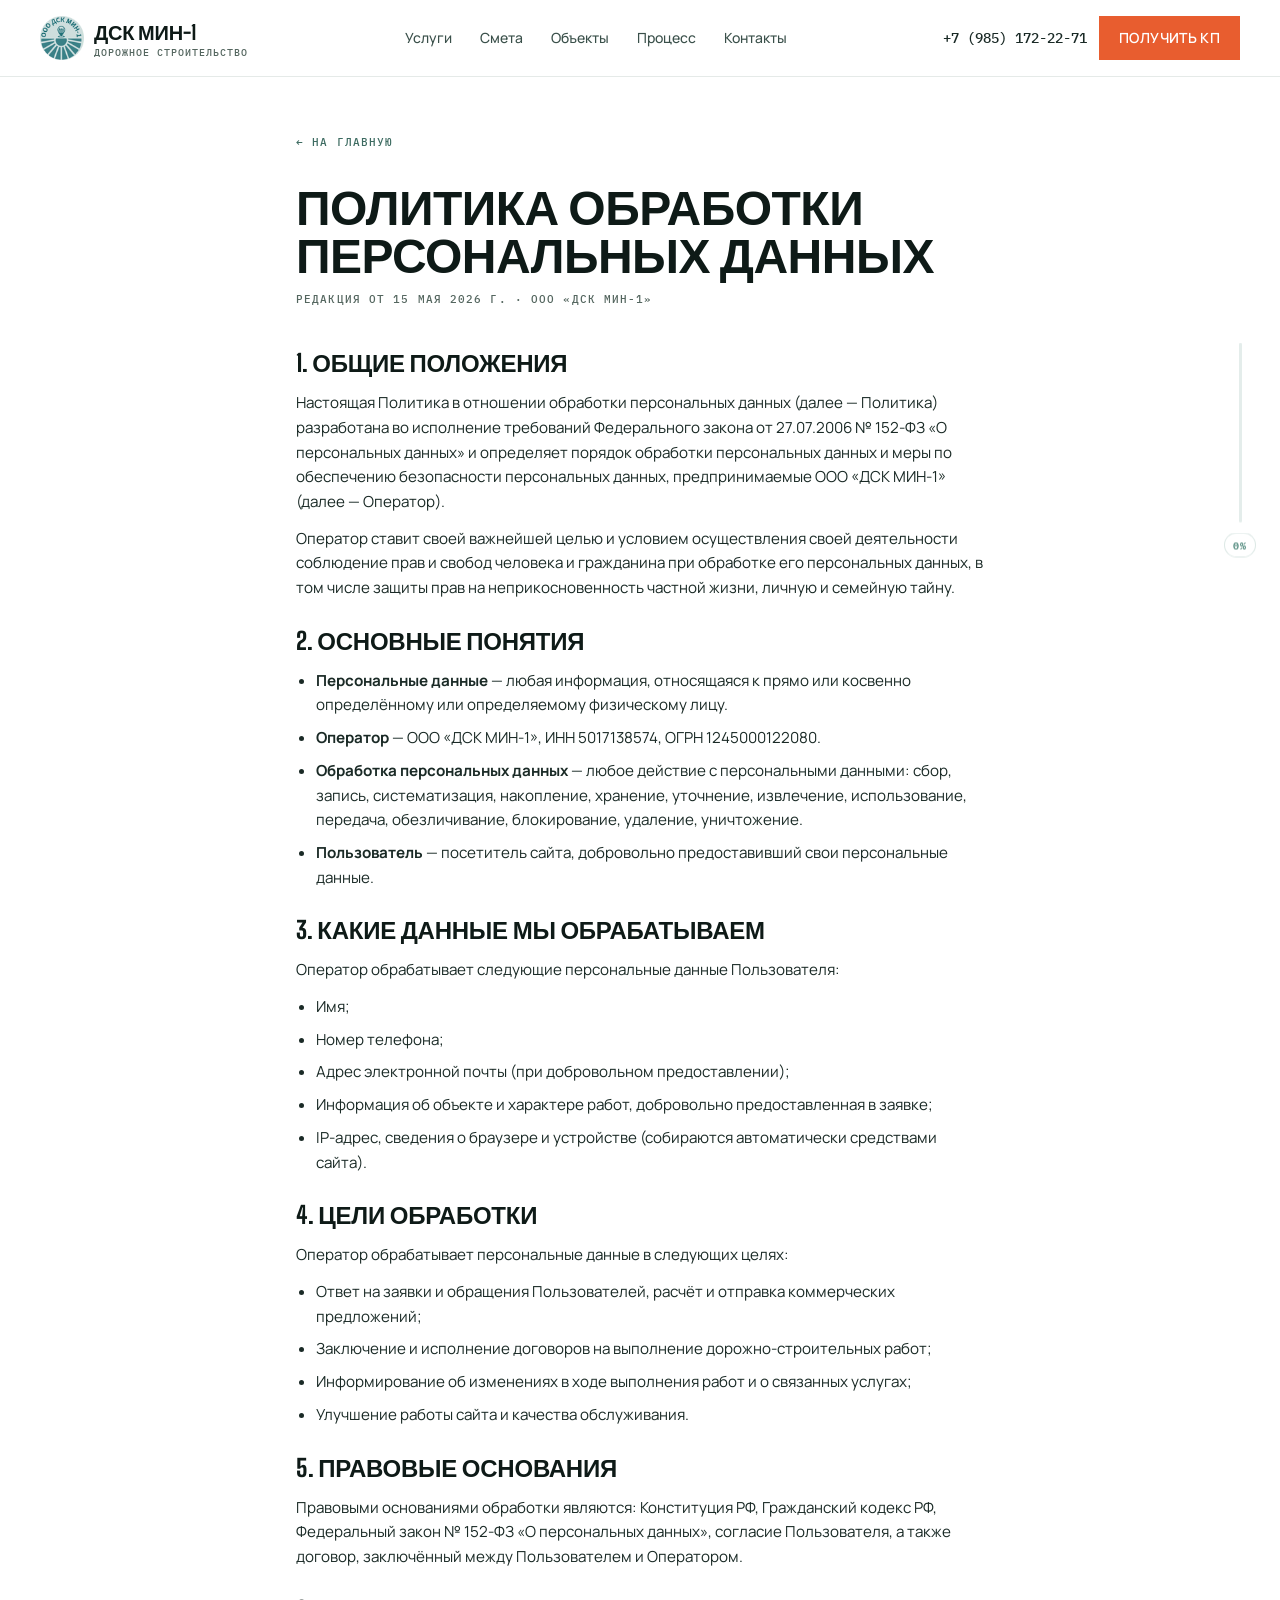
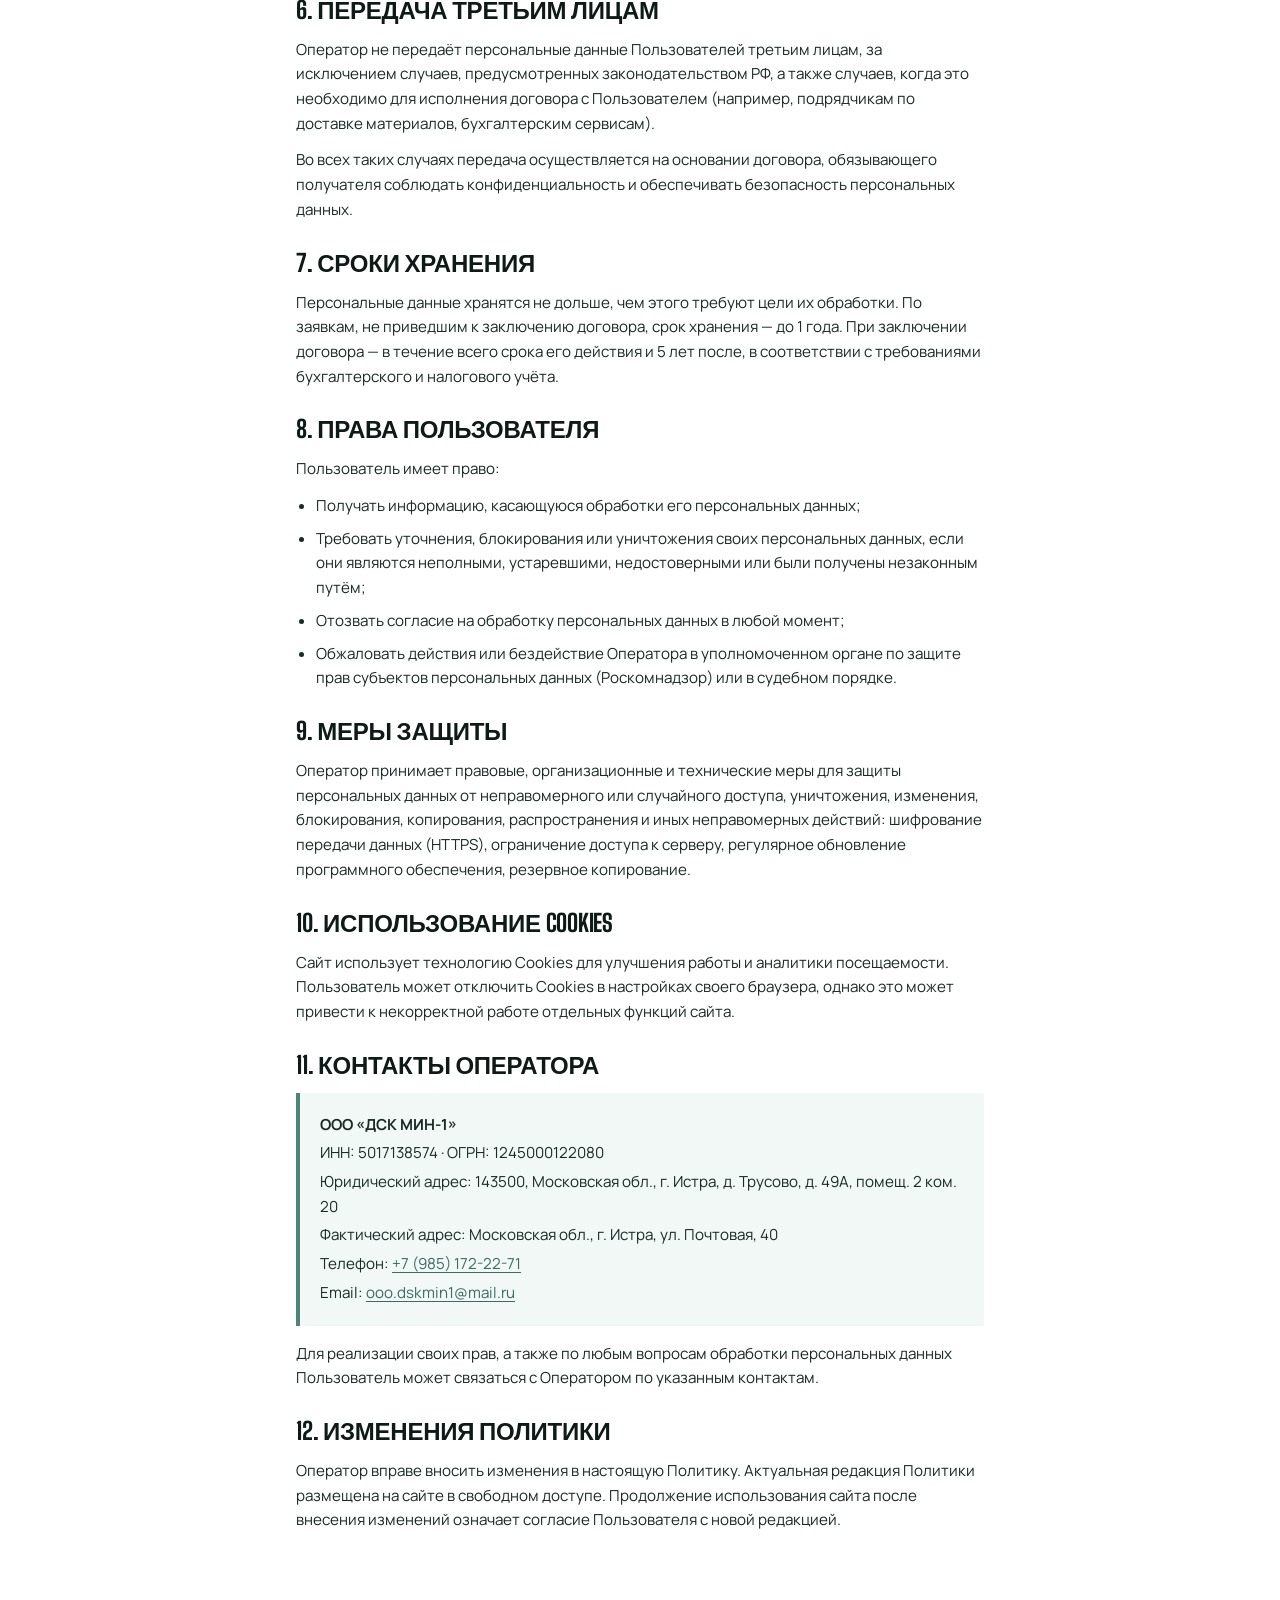
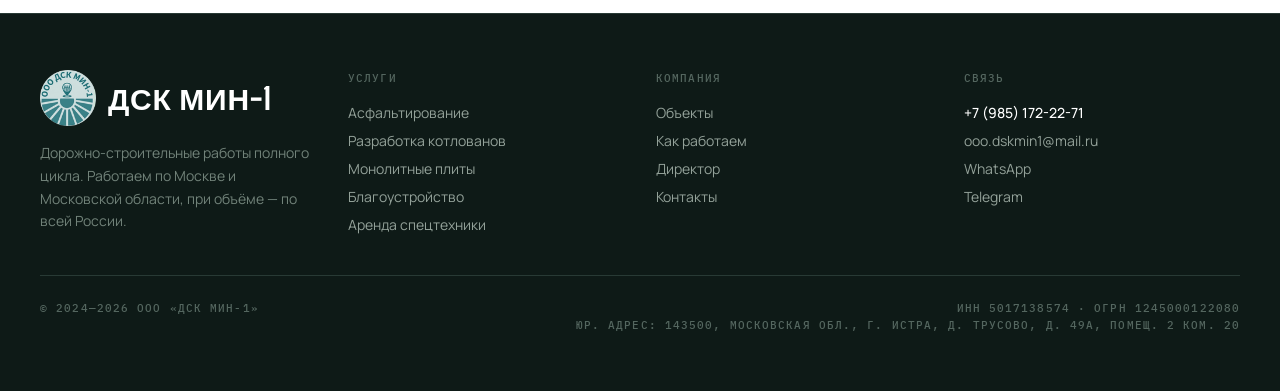
==== privacy/index.html @ d583d827 "v9" ====
<!DOCTYPE html><html lang="ru"> <head><meta charset="UTF-8"><meta name="viewport" content="width=device-width, initial-scale=1.0, viewport-fit=cover"><meta name="theme-color" content="#0F1A1D"><meta name="format-detection" content="telephone=no"><title>Политика обработки персональных данных — ДСК МИН-1</title><meta name="description" content="Политика обработки и защиты персональных данных ООО «ДСК МИН-1»."><link rel="canonical" href="https://dskmin1.ru/privacy/"><!-- Favicons / PWA icons --><link rel="icon" type="image/x-icon" href="/favicon.ico"><link rel="icon" type="image/png" sizes="16x16" href="/brand/favicon-16.png"><link rel="icon" type="image/png" sizes="32x32" href="/brand/favicon-32.png"><link rel="icon" type="image/png" sizes="192x192" href="/brand/favicon-192.png"><link rel="apple-touch-icon" sizes="180x180" href="/brand/apple-touch-icon.png"><!-- Open Graph --><meta property="og:type" content="website"><meta property="og:title" content="Политика обработки персональных данных — ДСК МИН-1"><meta property="og:description" content="Политика обработки и защиты персональных данных ООО «ДСК МИН-1»."><meta property="og:image" content="https://dskmin1.ru/brand/og-preview.png"><meta property="og:image:width" content="1200"><meta property="og:image:height" content="630"><meta property="og:locale" content="ru_RU"><!-- Twitter Card --><meta name="twitter:card" content="summary_large_image"><meta name="twitter:title" content="Политика обработки персональных данных — ДСК МИН-1"><meta name="twitter:description" content="Политика обработки и защиты персональных данных ООО «ДСК МИН-1»."><meta name="twitter:image" content="https://dskmin1.ru/brand/og-preview.png"><!-- Preconnect for fonts --><link rel="preconnect" href="https://fonts.googleapis.com"><link rel="preconnect" href="https://fonts.gstatic.com" crossorigin><link href="https://fonts.googleapis.com/css2?family=Big+Shoulders+Display:wght@600;700;800;900&family=IBM+Plex+Mono:wght@400;500&family=Manrope:wght@300;400;500;600;700;800&display=swap" rel="stylesheet"><!-- Schema.org LocalBusiness --><script type="application/ld+json">{"@context":"https://schema.org","@type":"GeneralContractor","name":"ООО «ДСК МИН-1»","alternateName":"ДСК МИН-1","description":"Политика обработки и защиты персональных данных ООО «ДСК МИН-1».","telephone":"+7 (985) 172-22-71","email":"ooo.dskmin1@mail.ru","url":"https://dskmin1.ru/privacy/","address":{"@type":"PostalAddress","streetAddress":"ул. Почтовая, 40","addressLocality":"Истра","addressRegion":"Московская область","postalCode":"143500","addressCountry":"RU"},"geo":{"@type":"GeoCoordinates","latitude":55.9138,"longitude":36.8681},"openingHoursSpecification":{"@type":"OpeningHoursSpecification","dayOfWeek":["Monday","Tuesday","Wednesday","Thursday","Friday","Saturday","Sunday"],"opens":"08:00","closes":"20:00"},"areaServed":{"@type":"State","name":"Московская область"}}</script><link rel="stylesheet" href="/_astro/index.Cq24vGho.css">
<style>.prose-dsk[data-astro-cid-fb3qbcs3] h2[data-astro-cid-fb3qbcs3]{letter-spacing:-.01em}.prose-dsk[data-astro-cid-fb3qbcs3] p[data-astro-cid-fb3qbcs3],.prose-dsk[data-astro-cid-fb3qbcs3] li[data-astro-cid-fb3qbcs3]{font-size:.95rem}.prose-dsk[data-astro-cid-fb3qbcs3] a[data-astro-cid-fb3qbcs3]{color:#3d6b61;text-decoration:underline;text-underline-offset:3px}.prose-dsk[data-astro-cid-fb3qbcs3] a[data-astro-cid-fb3qbcs3]:hover{color:#2b4843}
</style></head> <body>  <header class="fixed top-0 left-0 right-0 z-50 border-b border-ink-100 bg-white/85 backdrop-blur-lg"> <div class="container-x flex items-center justify-between gap-4 py-3 md:py-4"> <!-- Logo --> <a href="/" class="flex items-center gap-2.5 shrink-0" aria-label="ДСК МИН-1"> <img src="/brand/logo-circle-64.png" srcset="/brand/logo-circle-64.png 1x, /brand/logo-circle-96.png 1.5x, /brand/favicon-192.png 2x" alt="ДСК МИН-1" width="44" height="44" class="w-10 h-10 md:w-11 md:h-11 shrink-0"> <div class="flex flex-col leading-none"> <span class="display text-lg md:text-xl text-ink-900">ДСК МИН-1</span> <span class="mono-tag text-ink-500 text-[10px] mt-0.5 hidden sm:block">Дорожное строительство</span> </div> </a> <!-- Desktop nav --> <nav class="hidden lg:flex items-center gap-7" aria-label="Основная навигация"> <a href="#services" class="text-sm text-ink-600 hover:text-mint-700 transition-colors font-medium"> Услуги </a><a href="#calc" class="text-sm text-ink-600 hover:text-mint-700 transition-colors font-medium"> Смета </a><a href="#cases" class="text-sm text-ink-600 hover:text-mint-700 transition-colors font-medium"> Объекты </a><a href="#process" class="text-sm text-ink-600 hover:text-mint-700 transition-colors font-medium"> Процесс </a><a href="#contact" class="text-sm text-ink-600 hover:text-mint-700 transition-colors font-medium"> Контакты </a> </nav> <!-- CTA block --> <div class="flex items-center gap-2 md:gap-3"> <a href="tel:+79851722271" class="hidden md:block font-mono text-sm font-medium text-ink-800 hover:text-mint-700 transition-colors whitespace-nowrap"> +7 (985) 172-22-71 </a> <a href="#contact" data-headlight class="hidden sm:inline-flex items-center gap-2 bg-amber-600 text-white font-semibold text-xs md:text-sm uppercase tracking-wide px-4 md:px-5 py-2.5 md:py-3 hover:bg-amber-700 transition-colors">
Получить КП
</a> <button id="navToggle" class="lg:hidden flex flex-col justify-center items-center gap-1.5 w-11 h-11 border border-ink-200 hover:border-ink-400 transition-colors" aria-label="Открыть меню"> <span class="block w-5 h-0.5 bg-ink-900 transition-all origin-center"></span> <span class="block w-5 h-0.5 bg-ink-900 transition-all origin-center"></span> <span class="block w-5 h-0.5 bg-ink-900 transition-all origin-center"></span> </button> </div> </div> </header> <!-- Mobile menu overlay --> <div id="mobileMenu" class="fixed inset-0 z-40 bg-white translate-x-full transition-transform duration-300 ease-out lg:hidden overflow-y-auto"> <div class="pt-20 pb-10 px-6 flex flex-col h-full"> <nav class="flex flex-col gap-1" aria-label="Мобильная навигация"> <a href="#services" data-mobile-link class="display text-3xl text-ink-900 py-4 border-b border-ink-100 hover:text-mint-700 transition-colors"> Услуги </a><a href="#calc" data-mobile-link class="display text-3xl text-ink-900 py-4 border-b border-ink-100 hover:text-mint-700 transition-colors"> Смета </a><a href="#cases" data-mobile-link class="display text-3xl text-ink-900 py-4 border-b border-ink-100 hover:text-mint-700 transition-colors"> Объекты </a><a href="#process" data-mobile-link class="display text-3xl text-ink-900 py-4 border-b border-ink-100 hover:text-mint-700 transition-colors"> Процесс </a><a href="#contact" data-mobile-link class="display text-3xl text-ink-900 py-4 border-b border-ink-100 hover:text-mint-700 transition-colors"> Контакты </a> </nav> <div class="mt-auto pt-10 space-y-3"> <a href="tel:+79851722271" class="block text-amber-600 font-semibold text-lg"> +7 (985) 172-22-71 </a> <a href="mailto:ooo.dskmin1@mail.ru" class="block text-ink-700 text-sm">
ooo.dskmin1@mail.ru
</a> <div class="mono-tag text-ink-500 pt-3"> Без выходных · 8:00—20:00 </div> </div> </div> </div> <script type="module">const l=document.getElementById("navToggle"),e=document.getElementById("mobileMenu"),r=document.body;if(l&&e){const[n,a,o]=l.querySelectorAll("span"),t=()=>{e.classList.add("translate-x-full"),r.classList.remove("overflow-hidden"),n.style.transform="",a.style.opacity="",o.style.transform=""},c=()=>{e.classList.remove("translate-x-full"),r.classList.add("overflow-hidden"),n.style.transform="translateY(8px) rotate(45deg)",a.style.opacity="0",o.style.transform="translateY(-8px) rotate(-45deg)"};l.addEventListener("click",()=>{e.classList.contains("translate-x-full")?c():t()}),e.querySelectorAll("[data-mobile-link]").forEach(s=>{s.addEventListener("click",t)}),document.addEventListener("keydown",s=>{s.key==="Escape"&&t()})}</script> <main class="pt-24 md:pt-32 pb-14 md:pb-20 bg-white" data-astro-cid-fb3qbcs3> <div class="container-x max-w-3xl" data-astro-cid-fb3qbcs3> <a href="/" class="mono-tag text-mint-700 hover:text-mint-900 inline-flex items-center gap-2 mb-8" data-astro-cid-fb3qbcs3>
← На главную
</a> <h1 class="display text-3xl md:text-5xl text-ink-900 mb-3 leading-tight" data-astro-cid-fb3qbcs3>
Политика обработки<br data-astro-cid-fb3qbcs3>персональных данных
</h1> <p class="mono-tag text-ink-500 mb-10" data-astro-cid-fb3qbcs3>
Редакция от 15 мая 2026 г. · ООО «ДСК МИН-1» </p> <div class="prose-dsk space-y-6 text-ink-800 leading-relaxed" data-astro-cid-fb3qbcs3> <section data-astro-cid-fb3qbcs3> <h2 class="display text-xl md:text-2xl text-ink-900 mb-3" data-astro-cid-fb3qbcs3>1. Общие положения</h2> <p data-astro-cid-fb3qbcs3>
Настоящая Политика в отношении обработки персональных данных (далее — Политика) разработана
            во исполнение требований Федерального закона от 27.07.2006 № 152-ФЗ «О персональных данных»
            и определяет порядок обработки персональных данных и меры по обеспечению безопасности
            персональных данных, предпринимаемые ООО «ДСК МИН-1» (далее — Оператор).
</p> <p class="mt-3" data-astro-cid-fb3qbcs3>
Оператор ставит своей важнейшей целью и условием осуществления своей деятельности
            соблюдение прав и свобод человека и гражданина при обработке его персональных данных,
            в том числе защиты прав на неприкосновенность частной жизни, личную и семейную тайну.
</p> </section> <section data-astro-cid-fb3qbcs3> <h2 class="display text-xl md:text-2xl text-ink-900 mb-3" data-astro-cid-fb3qbcs3>2. Основные понятия</h2> <ul class="space-y-2 list-disc pl-5" data-astro-cid-fb3qbcs3> <li data-astro-cid-fb3qbcs3><strong data-astro-cid-fb3qbcs3>Персональные данные</strong> — любая информация, относящаяся к прямо или косвенно определённому или определяемому физическому лицу.</li> <li data-astro-cid-fb3qbcs3><strong data-astro-cid-fb3qbcs3>Оператор</strong> — ООО «ДСК МИН-1», ИНН 5017138574, ОГРН 1245000122080.</li> <li data-astro-cid-fb3qbcs3><strong data-astro-cid-fb3qbcs3>Обработка персональных данных</strong> — любое действие с персональными данными: сбор, запись, систематизация, накопление, хранение, уточнение, извлечение, использование, передача, обезличивание, блокирование, удаление, уничтожение.</li> <li data-astro-cid-fb3qbcs3><strong data-astro-cid-fb3qbcs3>Пользователь</strong> — посетитель сайта, добровольно предоставивший свои персональные данные.</li> </ul> </section> <section data-astro-cid-fb3qbcs3> <h2 class="display text-xl md:text-2xl text-ink-900 mb-3" data-astro-cid-fb3qbcs3>3. Какие данные мы обрабатываем</h2> <p data-astro-cid-fb3qbcs3>Оператор обрабатывает следующие персональные данные Пользователя:</p> <ul class="space-y-2 list-disc pl-5 mt-3" data-astro-cid-fb3qbcs3> <li data-astro-cid-fb3qbcs3>Имя;</li> <li data-astro-cid-fb3qbcs3>Номер телефона;</li> <li data-astro-cid-fb3qbcs3>Адрес электронной почты (при добровольном предоставлении);</li> <li data-astro-cid-fb3qbcs3>Информация об объекте и характере работ, добровольно предоставленная в заявке;</li> <li data-astro-cid-fb3qbcs3>IP-адрес, сведения о браузере и устройстве (собираются автоматически средствами сайта).</li> </ul> </section> <section data-astro-cid-fb3qbcs3> <h2 class="display text-xl md:text-2xl text-ink-900 mb-3" data-astro-cid-fb3qbcs3>4. Цели обработки</h2> <p data-astro-cid-fb3qbcs3>Оператор обрабатывает персональные данные в следующих целях:</p> <ul class="space-y-2 list-disc pl-5 mt-3" data-astro-cid-fb3qbcs3> <li data-astro-cid-fb3qbcs3>Ответ на заявки и обращения Пользователей, расчёт и отправка коммерческих предложений;</li> <li data-astro-cid-fb3qbcs3>Заключение и исполнение договоров на выполнение дорожно-строительных работ;</li> <li data-astro-cid-fb3qbcs3>Информирование об изменениях в ходе выполнения работ и о связанных услугах;</li> <li data-astro-cid-fb3qbcs3>Улучшение работы сайта и качества обслуживания.</li> </ul> </section> <section data-astro-cid-fb3qbcs3> <h2 class="display text-xl md:text-2xl text-ink-900 mb-3" data-astro-cid-fb3qbcs3>5. Правовые основания</h2> <p data-astro-cid-fb3qbcs3>
Правовыми основаниями обработки являются: Конституция РФ, Гражданский кодекс РФ,
            Федеральный закон № 152-ФЗ «О персональных данных», согласие Пользователя,
            а также договор, заключённый между Пользователем и Оператором.
</p> </section> <section data-astro-cid-fb3qbcs3> <h2 class="display text-xl md:text-2xl text-ink-900 mb-3" data-astro-cid-fb3qbcs3>6. Передача третьим лицам</h2> <p data-astro-cid-fb3qbcs3>
Оператор не передаёт персональные данные Пользователей третьим лицам, за исключением случаев,
            предусмотренных законодательством РФ, а также случаев, когда это необходимо для исполнения
            договора с Пользователем (например, подрядчикам по доставке материалов, бухгалтерским сервисам).
</p> <p class="mt-3" data-astro-cid-fb3qbcs3>
Во всех таких случаях передача осуществляется на основании договора, обязывающего
            получателя соблюдать конфиденциальность и обеспечивать безопасность персональных данных.
</p> </section> <section data-astro-cid-fb3qbcs3> <h2 class="display text-xl md:text-2xl text-ink-900 mb-3" data-astro-cid-fb3qbcs3>7. Сроки хранения</h2> <p data-astro-cid-fb3qbcs3>
Персональные данные хранятся не дольше, чем этого требуют цели их обработки.
            По заявкам, не приведшим к заключению договора, срок хранения — до 1 года.
            При заключении договора — в течение всего срока его действия и 5 лет после,
            в соответствии с требованиями бухгалтерского и налогового учёта.
</p> </section> <section data-astro-cid-fb3qbcs3> <h2 class="display text-xl md:text-2xl text-ink-900 mb-3" data-astro-cid-fb3qbcs3>8. Права Пользователя</h2> <p data-astro-cid-fb3qbcs3>Пользователь имеет право:</p> <ul class="space-y-2 list-disc pl-5 mt-3" data-astro-cid-fb3qbcs3> <li data-astro-cid-fb3qbcs3>Получать информацию, касающуюся обработки его персональных данных;</li> <li data-astro-cid-fb3qbcs3>Требовать уточнения, блокирования или уничтожения своих персональных данных, если они являются неполными, устаревшими, недостоверными или были получены незаконным путём;</li> <li data-astro-cid-fb3qbcs3>Отозвать согласие на обработку персональных данных в любой момент;</li> <li data-astro-cid-fb3qbcs3>Обжаловать действия или бездействие Оператора в уполномоченном органе по защите прав субъектов персональных данных (Роскомнадзор) или в судебном порядке.</li> </ul> </section> <section data-astro-cid-fb3qbcs3> <h2 class="display text-xl md:text-2xl text-ink-900 mb-3" data-astro-cid-fb3qbcs3>9. Меры защиты</h2> <p data-astro-cid-fb3qbcs3>
Оператор принимает правовые, организационные и технические меры для защиты персональных данных
            от неправомерного или случайного доступа, уничтожения, изменения, блокирования, копирования,
            распространения и иных неправомерных действий: шифрование передачи данных (HTTPS), ограничение
            доступа к серверу, регулярное обновление программного обеспечения, резервное копирование.
</p> </section> <section data-astro-cid-fb3qbcs3> <h2 class="display text-xl md:text-2xl text-ink-900 mb-3" data-astro-cid-fb3qbcs3>10. Использование Cookies</h2> <p data-astro-cid-fb3qbcs3>
Сайт использует технологию Cookies для улучшения работы и аналитики посещаемости.
            Пользователь может отключить Cookies в настройках своего браузера, однако это может
            привести к некорректной работе отдельных функций сайта.
</p> </section> <section data-astro-cid-fb3qbcs3> <h2 class="display text-xl md:text-2xl text-ink-900 mb-3" data-astro-cid-fb3qbcs3>11. Контакты Оператора</h2> <div class="bg-mint-50 border-l-4 border-mint-600 px-5 py-5 mt-3 space-y-1" data-astro-cid-fb3qbcs3> <p data-astro-cid-fb3qbcs3><strong data-astro-cid-fb3qbcs3>ООО «ДСК МИН-1»</strong></p> <p data-astro-cid-fb3qbcs3>ИНН: 5017138574 · ОГРН: 1245000122080</p> <p data-astro-cid-fb3qbcs3>Юридический адрес: 143500, Московская обл., г. Истра, д. Трусово, д. 49А, помещ. 2 ком. 20</p> <p data-astro-cid-fb3qbcs3>Фактический адрес: Московская обл., г. Истра, ул. Почтовая, 40</p> <p data-astro-cid-fb3qbcs3>Телефон: <a href="tel:+79851722271" class="text-mint-700 hover:underline" data-astro-cid-fb3qbcs3>+7 (985) 172-22-71</a></p> <p data-astro-cid-fb3qbcs3>Email: <a href="mailto:ooo.dskmin1@mail.ru" class="text-mint-700 hover:underline" data-astro-cid-fb3qbcs3>ooo.dskmin1@mail.ru</a></p> </div> <p class="mt-4" data-astro-cid-fb3qbcs3>
Для реализации своих прав, а также по любым вопросам обработки персональных данных
            Пользователь может связаться с Оператором по указанным контактам.
</p> </section> <section data-astro-cid-fb3qbcs3> <h2 class="display text-xl md:text-2xl text-ink-900 mb-3" data-astro-cid-fb3qbcs3>12. Изменения Политики</h2> <p data-astro-cid-fb3qbcs3>
Оператор вправе вносить изменения в настоящую Политику. Актуальная редакция Политики
            размещена на сайте в свободном доступе. Продолжение использования сайта после внесения
            изменений означает согласие Пользователя с новой редакцией.
</p> </section> </div> </div> </main> <footer class="bg-ink-900 text-white border-t border-ink-700 py-10 md:py-14 relative"> <div class="container-x"> <div class="grid gap-8 md:grid-cols-2 lg:grid-cols-4 mb-10"> <!-- Brand --> <div> <div class="flex items-center gap-3 mb-4"> <img src="/brand/logo-circle-96.png" srcset="/brand/logo-circle-96.png 1x, /brand/favicon-192.png 2x" alt="ДСК МИН-1" width="56" height="56" class="w-14 h-14 shrink-0" loading="lazy"> <div class="display text-3xl tracking-wide leading-none">ДСК МИН-1</div> </div> <p class="text-sm text-ink-400 leading-relaxed max-w-xs"> Дорожно-строительные работы полного цикла. Работаем по Москве и Московской области, при объёме — по всей России.
</p> </div> <!-- Services --> <div> <h5 class="mono-tag text-ink-500 mb-4">Услуги</h5> <ul class="space-y-2 text-sm"> <li><a href="#services" class="text-ink-300 hover:text-amber-400 transition-colors">Асфальтирование</a></li> <li><a href="#services" class="text-ink-300 hover:text-amber-400 transition-colors">Разработка котлованов</a></li> <li><a href="#services" class="text-ink-300 hover:text-amber-400 transition-colors">Монолитные плиты</a></li> <li><a href="#services" class="text-ink-300 hover:text-amber-400 transition-colors">Благоустройство</a></li> <li><a href="#services" class="text-ink-300 hover:text-amber-400 transition-colors">Аренда спецтехники</a></li> </ul> </div> <!-- Company --> <div> <h5 class="mono-tag text-ink-500 mb-4">Компания</h5> <ul class="space-y-2 text-sm"> <li><a href="#cases" class="text-ink-300 hover:text-amber-400 transition-colors">Объекты</a></li> <li><a href="#process" class="text-ink-300 hover:text-amber-400 transition-colors">Как работаем</a></li> <li><a href="#director" class="text-ink-300 hover:text-amber-400 transition-colors">Директор</a></li> <li><a href="#contact" class="text-ink-300 hover:text-amber-400 transition-colors">Контакты</a></li> </ul> </div> <!-- Contacts --> <div> <h5 class="mono-tag text-ink-500 mb-4">Связь</h5> <ul class="space-y-2 text-sm"> <li><a href="tel:+79851722271" class="text-white font-medium hover:text-amber-400 transition-colors">+7 (985) 172-22-71</a></li> <li><a href="mailto:ooo.dskmin1@mail.ru" class="text-ink-300 hover:text-amber-400 transition-colors">ooo.dskmin1@mail.ru</a></li> <li><a href="https://wa.me/79851722271" target="_blank" rel="noopener" class="text-ink-300 hover:text-amber-400 transition-colors">WhatsApp</a></li> <li><a href="https://t.me/stroi_DSK1" target="_blank" rel="noopener" class="text-ink-300 hover:text-amber-400 transition-colors">Telegram</a></li> </ul> </div> </div> <!-- Bottom bar --> <div class="border-t border-ink-700 pt-6 flex flex-col md:flex-row justify-between gap-3 mono-tag text-ink-500 text-[10px] md:text-[11px] leading-relaxed"> <div>© 2024—2026 ООО «ДСК МИН-1»</div> <div class="md:text-right">
ИНН 5017138574 · ОГРН 1245000122080<br>
Юр. адрес: 143500, Московская обл., г. Истра, д. Трусово, д. 49А, помещ. 2 ком. 20 </div> </div> </div> </footer> <!-- Mobile sticky CTA — только на страницах где есть блок #contact -->   <script type="module" src="/_astro/Base.astro_astro_type_script_index_0_lang.BFzvaL-X.js"></script> </body> </html>
---- _astro/index.Cq24vGho.css ----
*,:before,:after{--tw-border-spacing-x: 0;--tw-border-spacing-y: 0;--tw-translate-x: 0;--tw-translate-y: 0;--tw-rotate: 0;--tw-skew-x: 0;--tw-skew-y: 0;--tw-scale-x: 1;--tw-scale-y: 1;--tw-pan-x: ;--tw-pan-y: ;--tw-pinch-zoom: ;--tw-scroll-snap-strictness: proximity;--tw-gradient-from-position: ;--tw-gradient-via-position: ;--tw-gradient-to-position: ;--tw-ordinal: ;--tw-slashed-zero: ;--tw-numeric-figure: ;--tw-numeric-spacing: ;--tw-numeric-fraction: ;--tw-ring-inset: ;--tw-ring-offset-width: 0px;--tw-ring-offset-color: #fff;--tw-ring-color: rgb(59 130 246 / .5);--tw-ring-offset-shadow: 0 0 #0000;--tw-ring-shadow: 0 0 #0000;--tw-shadow: 0 0 #0000;--tw-shadow-colored: 0 0 #0000;--tw-blur: ;--tw-brightness: ;--tw-contrast: ;--tw-grayscale: ;--tw-hue-rotate: ;--tw-invert: ;--tw-saturate: ;--tw-sepia: ;--tw-drop-shadow: ;--tw-backdrop-blur: ;--tw-backdrop-brightness: ;--tw-backdrop-contrast: ;--tw-backdrop-grayscale: ;--tw-backdrop-hue-rotate: ;--tw-backdrop-invert: ;--tw-backdrop-opacity: ;--tw-backdrop-saturate: ;--tw-backdrop-sepia: ;--tw-contain-size: ;--tw-contain-layout: ;--tw-contain-paint: ;--tw-contain-style: }::backdrop{--tw-border-spacing-x: 0;--tw-border-spacing-y: 0;--tw-translate-x: 0;--tw-translate-y: 0;--tw-rotate: 0;--tw-skew-x: 0;--tw-skew-y: 0;--tw-scale-x: 1;--tw-scale-y: 1;--tw-pan-x: ;--tw-pan-y: ;--tw-pinch-zoom: ;--tw-scroll-snap-strictness: proximity;--tw-gradient-from-position: ;--tw-gradient-via-position: ;--tw-gradient-to-position: ;--tw-ordinal: ;--tw-slashed-zero: ;--tw-numeric-figure: ;--tw-numeric-spacing: ;--tw-numeric-fraction: ;--tw-ring-inset: ;--tw-ring-offset-width: 0px;--tw-ring-offset-color: #fff;--tw-ring-color: rgb(59 130 246 / .5);--tw-ring-offset-shadow: 0 0 #0000;--tw-ring-shadow: 0 0 #0000;--tw-shadow: 0 0 #0000;--tw-shadow-colored: 0 0 #0000;--tw-blur: ;--tw-brightness: ;--tw-contrast: ;--tw-grayscale: ;--tw-hue-rotate: ;--tw-invert: ;--tw-saturate: ;--tw-sepia: ;--tw-drop-shadow: ;--tw-backdrop-blur: ;--tw-backdrop-brightness: ;--tw-backdrop-contrast: ;--tw-backdrop-grayscale: ;--tw-backdrop-hue-rotate: ;--tw-backdrop-invert: ;--tw-backdrop-opacity: ;--tw-backdrop-saturate: ;--tw-backdrop-sepia: ;--tw-contain-size: ;--tw-contain-layout: ;--tw-contain-paint: ;--tw-contain-style: }*,:before,:after{box-sizing:border-box;border-width:0;border-style:solid;border-color:#e5e7eb}:before,:after{--tw-content: ""}html,:host{line-height:1.5;-webkit-text-size-adjust:100%;-moz-tab-size:4;-o-tab-size:4;tab-size:4;font-family:Manrope,system-ui,sans-serif;font-feature-settings:normal;font-variation-settings:normal;-webkit-tap-highlight-color:transparent}body{margin:0;line-height:inherit}hr{height:0;color:inherit;border-top-width:1px}abbr:where([title]){-webkit-text-decoration:underline dotted;text-decoration:underline dotted}h1,h2,h3,h4,h5,h6{font-size:inherit;font-weight:inherit}a{color:inherit;text-decoration:inherit}b,strong{font-weight:bolder}code,kbd,samp,pre{font-family:IBM Plex Mono,ui-monospace,monospace;font-feature-settings:normal;font-variation-settings:normal;font-size:1em}small{font-size:80%}sub,sup{font-size:75%;line-height:0;position:relative;vertical-align:baseline}sub{bottom:-.25em}sup{top:-.5em}table{text-indent:0;border-color:inherit;border-collapse:collapse}button,input,optgroup,select,textarea{font-family:inherit;font-feature-settings:inherit;font-variation-settings:inherit;font-size:100%;font-weight:inherit;line-height:inherit;letter-spacing:inherit;color:inherit;margin:0;padding:0}button,select{text-transform:none}button,input:where([type=button]),input:where([type=reset]),input:where([type=submit]){-webkit-appearance:button;background-color:transparent;background-image:none}:-moz-focusring{outline:auto}:-moz-ui-invalid{box-shadow:none}progress{vertical-align:baseline}::-webkit-inner-spin-button,::-webkit-outer-spin-button{height:auto}[type=search]{-webkit-appearance:textfield;outline-offset:-2px}::-webkit-search-decoration{-webkit-appearance:none}::-webkit-file-upload-button{-webkit-appearance:button;font:inherit}summary{display:list-item}blockquote,dl,dd,h1,h2,h3,h4,h5,h6,hr,figure,p,pre{margin:0}fieldset{margin:0;padding:0}legend{padding:0}ol,ul,menu{list-style:none;margin:0;padding:0}dialog{padding:0}textarea{resize:vertical}input::-moz-placeholder,textarea::-moz-placeholder{opacity:1;color:#9ca3af}input::placeholder,textarea::placeholder{opacity:1;color:#9ca3af}button,[role=button]{cursor:pointer}:disabled{cursor:default}img,svg,video,canvas,audio,iframe,embed,object{display:block;vertical-align:middle}img,video{max-width:100%;height:auto}[hidden]:where(:not([hidden=until-found])){display:none}html{-webkit-text-size-adjust:100%;scroll-behavior:smooth}body{--tw-bg-opacity: 1;background-color:rgb(246 248 247 / var(--tw-bg-opacity, 1));font-family:Manrope,system-ui,sans-serif;--tw-text-opacity: 1;color:rgb(14 26 23 / var(--tw-text-opacity, 1));-webkit-font-smoothing:antialiased;-moz-osx-font-smoothing:grayscale}:root{--side: 1rem}@media(min-width:680px){:root{--side: 2rem}}@media(min-width:1100px){:root{--side: 2.5rem}}.display{word-break:keep-all;overflow-wrap:normal;hyphens:none}.container{width:100%}@media(min-width:640px){.container{max-width:640px}}@media(min-width:768px){.container{max-width:768px}}@media(min-width:1024px){.container{max-width:1024px}}@media(min-width:1280px){.container{max-width:1280px}}@media(min-width:1536px){.container{max-width:1536px}}.container-x{max-width:1440px;margin-inline:auto;padding-inline:var(--side)}.display{font-family:Big Shoulders Display,sans-serif;font-weight:800;letter-spacing:-.01em;line-height:.9;text-transform:uppercase}.mono-tag{font-family:IBM Plex Mono,monospace;font-size:.69rem;letter-spacing:.1em;text-transform:uppercase;font-weight:500}.wip-block{position:relative;outline:2px dashed #E85D2F40;outline-offset:4px}.wip-block:before{content:"WIP";position:absolute;top:-10px;right:8px;background:#e85d2f;color:#fff;font-family:IBM Plex Mono,monospace;font-size:9px;font-weight:600;padding:2px 6px;letter-spacing:.1em;z-index:10}.sr-only{position:absolute;width:1px;height:1px;padding:0;margin:-1px;overflow:hidden;clip:rect(0,0,0,0);white-space:nowrap;border-width:0}.pointer-events-none{pointer-events:none}.\!visible{visibility:visible!important}.visible{visibility:visible}.fixed{position:fixed}.absolute{position:absolute}.relative{position:relative}.sticky{position:sticky}.inset-0{inset:0}.inset-x-0{left:0;right:0}.inset-y-0{top:0;bottom:0}.-left-2{left:-.5rem}.-right-3{right:-.75rem}.-top-2{top:-.5rem}.-top-3{top:-.75rem}.bottom-0\.5{bottom:.125rem}.bottom-1{bottom:.25rem}.bottom-2{bottom:.5rem}.bottom-3{bottom:.75rem}.bottom-4{bottom:1rem}.bottom-5{bottom:1.25rem}.left-0{left:0}.left-3{left:.75rem}.left-4{left:1rem}.left-5{left:1.25rem}.right-0{right:0}.right-1{right:.25rem}.right-3{right:.75rem}.right-4{right:1rem}.right-5{right:1.25rem}.top-0{top:0}.top-1\/2{top:50%}.top-3{top:.75rem}.top-4{top:1rem}.top-5{top:1.25rem}.-z-0{z-index:0}.z-10{z-index:10}.z-20{z-index:20}.z-40{z-index:40}.z-50{z-index:50}.z-\[100\]{z-index:100}.z-\[110\]{z-index:110}.col-span-1{grid-column:span 1 / span 1}.col-span-2{grid-column:span 2 / span 2}.-mx-2{margin-left:-.5rem;margin-right:-.5rem}.mx-auto{margin-left:auto;margin-right:auto}.-mt-1{margin-top:-.25rem}.mb-1{margin-bottom:.25rem}.mb-1\.5{margin-bottom:.375rem}.mb-10{margin-bottom:2.5rem}.mb-2{margin-bottom:.5rem}.mb-3{margin-bottom:.75rem}.mb-4{margin-bottom:1rem}.mb-5{margin-bottom:1.25rem}.mb-6{margin-bottom:1.5rem}.mb-8{margin-bottom:2rem}.ml-0\.5{margin-left:.125rem}.mr-2{margin-right:.5rem}.mt-0\.5{margin-top:.125rem}.mt-1\.5{margin-top:.375rem}.mt-10{margin-top:2.5rem}.mt-2{margin-top:.5rem}.mt-3{margin-top:.75rem}.mt-4{margin-top:1rem}.mt-6{margin-top:1.5rem}.mt-7{margin-top:1.75rem}.mt-auto{margin-top:auto}.block{display:block}.inline-block{display:inline-block}.inline{display:inline}.flex{display:flex}.inline-flex{display:inline-flex}.grid{display:grid}.hidden{display:none}.aspect-\[16\/9\]{aspect-ratio:16/9}.aspect-video{aspect-ratio:16 / 9}.h-0\.5{height:.125rem}.h-1\.5{height:.375rem}.h-10{height:2.5rem}.h-11{height:2.75rem}.h-12{height:3rem}.h-14{height:3.5rem}.h-16{height:4rem}.h-2{height:.5rem}.h-2\.5{height:.625rem}.h-20{height:5rem}.h-3{height:.75rem}.h-32{height:8rem}.h-5{height:1.25rem}.h-6{height:1.5rem}.h-7{height:1.75rem}.h-8{height:2rem}.h-auto{height:auto}.h-full{height:100%}.max-h-full{max-height:100%}.min-h-\[40px\]{min-height:40px}.min-h-\[640px\]{min-height:640px}.min-h-full{min-height:100%}.w-0{width:0px}.w-10{width:2.5rem}.w-11{width:2.75rem}.w-12{width:3rem}.w-14{width:3.5rem}.w-16{width:4rem}.w-2{width:.5rem}.w-2\.5{width:.625rem}.w-20{width:5rem}.w-3{width:.75rem}.w-32{width:8rem}.w-5{width:1.25rem}.w-6{width:1.5rem}.w-7{width:1.75rem}.w-8{width:2rem}.w-full{width:100%}.min-w-0{min-width:0px}.min-w-\[240px\]{min-width:240px}.min-w-min{min-width:-moz-min-content;min-width:min-content}.max-w-2xl{max-width:42rem}.max-w-3xl{max-width:48rem}.max-w-4xl{max-width:56rem}.max-w-5xl{max-width:64rem}.max-w-\[1000px\]{max-width:1000px}.max-w-full{max-width:100%}.max-w-lg{max-width:32rem}.max-w-sm{max-width:24rem}.max-w-xl{max-width:36rem}.max-w-xs{max-width:20rem}.flex-1{flex:1 1 0%}.shrink-0{flex-shrink:0}.flex-grow{flex-grow:1}.caption-top{caption-side:top}.caption-bottom{caption-side:bottom}.origin-center{transform-origin:center}.-translate-y-1\/2{--tw-translate-y: -50%;transform:translate(var(--tw-translate-x),var(--tw-translate-y)) rotate(var(--tw-rotate)) skew(var(--tw-skew-x)) skewY(var(--tw-skew-y)) scaleX(var(--tw-scale-x)) scaleY(var(--tw-scale-y))}.translate-x-full{--tw-translate-x: 100%;transform:translate(var(--tw-translate-x),var(--tw-translate-y)) rotate(var(--tw-rotate)) skew(var(--tw-skew-x)) skewY(var(--tw-skew-y)) scaleX(var(--tw-scale-x)) scaleY(var(--tw-scale-y))}.translate-y-0{--tw-translate-y: 0px;transform:translate(var(--tw-translate-x),var(--tw-translate-y)) rotate(var(--tw-rotate)) skew(var(--tw-skew-x)) skewY(var(--tw-skew-y)) scaleX(var(--tw-scale-x)) scaleY(var(--tw-scale-y))}.translate-y-4{--tw-translate-y: 1rem;transform:translate(var(--tw-translate-x),var(--tw-translate-y)) rotate(var(--tw-rotate)) skew(var(--tw-skew-x)) skewY(var(--tw-skew-y)) scaleX(var(--tw-scale-x)) scaleY(var(--tw-scale-y))}.-rotate-1{--tw-rotate: -1deg;transform:translate(var(--tw-translate-x),var(--tw-translate-y)) rotate(var(--tw-rotate)) skew(var(--tw-skew-x)) skewY(var(--tw-skew-y)) scaleX(var(--tw-scale-x)) scaleY(var(--tw-scale-y))}.transform{transform:translate(var(--tw-translate-x),var(--tw-translate-y)) rotate(var(--tw-rotate)) skew(var(--tw-skew-x)) skewY(var(--tw-skew-y)) scaleX(var(--tw-scale-x)) scaleY(var(--tw-scale-y))}@keyframes pulse{50%{opacity:.5}}.animate-pulse{animation:pulse 2s cubic-bezier(.4,0,.6,1) infinite}.cursor-pointer{cursor:pointer}.cursor-zoom-in{cursor:zoom-in}.select-none{-webkit-user-select:none;-moz-user-select:none;user-select:none}.resize-none{resize:none}.resize{resize:both}.list-disc{list-style-type:disc}.list-none{list-style-type:none}.grid-cols-2{grid-template-columns:repeat(2,minmax(0,1fr))}.grid-cols-\[60px_1fr\]{grid-template-columns:60px 1fr}.flex-col{flex-direction:column}.flex-wrap{flex-wrap:wrap}.items-start{align-items:flex-start}.items-end{align-items:flex-end}.items-center{align-items:center}.items-baseline{align-items:baseline}.justify-end{justify-content:flex-end}.justify-center{justify-content:center}.justify-between{justify-content:space-between}.gap-1{gap:.25rem}.gap-1\.5{gap:.375rem}.gap-10{gap:2.5rem}.gap-2{gap:.5rem}.gap-2\.5{gap:.625rem}.gap-3{gap:.75rem}.gap-4{gap:1rem}.gap-5{gap:1.25rem}.gap-6{gap:1.5rem}.gap-7{gap:1.75rem}.gap-8{gap:2rem}.gap-px{gap:1px}.gap-x-3{-moz-column-gap:.75rem;column-gap:.75rem}.gap-x-6{-moz-column-gap:1.5rem;column-gap:1.5rem}.gap-y-1{row-gap:.25rem}.gap-y-10{row-gap:2.5rem}.space-y-1>:not([hidden])~:not([hidden]){--tw-space-y-reverse: 0;margin-top:calc(.25rem * calc(1 - var(--tw-space-y-reverse)));margin-bottom:calc(.25rem * var(--tw-space-y-reverse))}.space-y-12>:not([hidden])~:not([hidden]){--tw-space-y-reverse: 0;margin-top:calc(3rem * calc(1 - var(--tw-space-y-reverse)));margin-bottom:calc(3rem * var(--tw-space-y-reverse))}.space-y-2>:not([hidden])~:not([hidden]){--tw-space-y-reverse: 0;margin-top:calc(.5rem * calc(1 - var(--tw-space-y-reverse)));margin-bottom:calc(.5rem * var(--tw-space-y-reverse))}.space-y-2\.5>:not([hidden])~:not([hidden]){--tw-space-y-reverse: 0;margin-top:calc(.625rem * calc(1 - var(--tw-space-y-reverse)));margin-bottom:calc(.625rem * var(--tw-space-y-reverse))}.space-y-3>:not([hidden])~:not([hidden]){--tw-space-y-reverse: 0;margin-top:calc(.75rem * calc(1 - var(--tw-space-y-reverse)));margin-bottom:calc(.75rem * var(--tw-space-y-reverse))}.space-y-4>:not([hidden])~:not([hidden]){--tw-space-y-reverse: 0;margin-top:calc(1rem * calc(1 - var(--tw-space-y-reverse)));margin-bottom:calc(1rem * var(--tw-space-y-reverse))}.space-y-5>:not([hidden])~:not([hidden]){--tw-space-y-reverse: 0;margin-top:calc(1.25rem * calc(1 - var(--tw-space-y-reverse)));margin-bottom:calc(1.25rem * var(--tw-space-y-reverse))}.space-y-6>:not([hidden])~:not([hidden]){--tw-space-y-reverse: 0;margin-top:calc(1.5rem * calc(1 - var(--tw-space-y-reverse)));margin-bottom:calc(1.5rem * var(--tw-space-y-reverse))}.divide-y>:not([hidden])~:not([hidden]){--tw-divide-y-reverse: 0;border-top-width:calc(1px * calc(1 - var(--tw-divide-y-reverse)));border-bottom-width:calc(1px * var(--tw-divide-y-reverse))}.divide-ink-100>:not([hidden])~:not([hidden]){--tw-divide-opacity: 1;border-color:rgb(229 234 232 / var(--tw-divide-opacity, 1))}.divide-ink-200>:not([hidden])~:not([hidden]){--tw-divide-opacity: 1;border-color:rgb(192 203 197 / var(--tw-divide-opacity, 1))}.divide-ink-700>:not([hidden])~:not([hidden]){--tw-divide-opacity: 1;border-color:rgb(40 58 53 / var(--tw-divide-opacity, 1))}.self-start{align-self:flex-start}.overflow-hidden{overflow:hidden}.overflow-x-auto{overflow-x:auto}.overflow-y-auto{overflow-y:auto}.whitespace-nowrap{white-space:nowrap}.whitespace-pre-line{white-space:pre-line}.break-words{overflow-wrap:break-word}.rounded-full{border-radius:9999px}.border{border-width:1px}.border-2{border-width:2px}.border-y{border-top-width:1px;border-bottom-width:1px}.border-b{border-bottom-width:1px}.border-b-2{border-bottom-width:2px}.border-l-2{border-left-width:2px}.border-l-4{border-left-width:4px}.border-r-2{border-right-width:2px}.border-t{border-top-width:1px}.border-t-2{border-top-width:2px}.border-dashed{border-style:dashed}.\!border-amber-500{--tw-border-opacity: 1 !important;border-color:rgb(242 123 10 / var(--tw-border-opacity, 1))!important}.\!border-mint-700{--tw-border-opacity: 1 !important;border-color:rgb(61 107 97 / var(--tw-border-opacity, 1))!important}.border-amber-200{--tw-border-opacity: 1;border-color:rgb(255 210 138 / var(--tw-border-opacity, 1))}.border-amber-400{--tw-border-opacity: 1;border-color:rgb(255 154 28 / var(--tw-border-opacity, 1))}.border-amber-600{--tw-border-opacity: 1;border-color:rgb(232 93 47 / var(--tw-border-opacity, 1))}.border-ink-100{--tw-border-opacity: 1;border-color:rgb(229 234 232 / var(--tw-border-opacity, 1))}.border-ink-200{--tw-border-opacity: 1;border-color:rgb(192 203 197 / var(--tw-border-opacity, 1))}.border-ink-300{--tw-border-opacity: 1;border-color:rgb(147 161 153 / var(--tw-border-opacity, 1))}.border-ink-700{--tw-border-opacity: 1;border-color:rgb(40 58 53 / var(--tw-border-opacity, 1))}.border-ink-700\/50{border-color:#283a3580}.border-ink-700\/60{border-color:#283a3599}.border-ink-800{--tw-border-opacity: 1;border-color:rgb(26 42 38 / var(--tw-border-opacity, 1))}.border-mint-200{--tw-border-opacity: 1;border-color:rgb(191 221 212 / var(--tw-border-opacity, 1))}.border-mint-300{--tw-border-opacity: 1;border-color:rgb(168 207 196 / var(--tw-border-opacity, 1))}.border-mint-500{--tw-border-opacity: 1;border-color:rgb(95 160 145 / var(--tw-border-opacity, 1))}.border-mint-600{--tw-border-opacity: 1;border-color:rgb(74 133 120 / var(--tw-border-opacity, 1))}.border-mint-800{--tw-border-opacity: 1;border-color:rgb(51 86 80 / var(--tw-border-opacity, 1))}.border-transparent{border-color:transparent}.border-white{--tw-border-opacity: 1;border-color:rgb(255 255 255 / var(--tw-border-opacity, 1))}.border-white\/20{border-color:#fff3}.border-white\/30{border-color:#ffffff4d}.border-white\/40{border-color:#fff6}.bg-amber-400{--tw-bg-opacity: 1;background-color:rgb(255 154 28 / var(--tw-bg-opacity, 1))}.bg-amber-50{--tw-bg-opacity: 1;background-color:rgb(255 248 236 / var(--tw-bg-opacity, 1))}.bg-amber-50\/30{background-color:#fff8ec4d}.bg-amber-500{--tw-bg-opacity: 1;background-color:rgb(242 123 10 / var(--tw-bg-opacity, 1))}.bg-amber-600{--tw-bg-opacity: 1;background-color:rgb(232 93 47 / var(--tw-bg-opacity, 1))}.bg-black\/60{background-color:#0009}.bg-black\/95{background-color:#000000f2}.bg-ink-100{--tw-bg-opacity: 1;background-color:rgb(229 234 232 / var(--tw-bg-opacity, 1))}.bg-ink-200{--tw-bg-opacity: 1;background-color:rgb(192 203 197 / var(--tw-bg-opacity, 1))}.bg-ink-50{--tw-bg-opacity: 1;background-color:rgb(246 248 247 / var(--tw-bg-opacity, 1))}.bg-ink-700{--tw-bg-opacity: 1;background-color:rgb(40 58 53 / var(--tw-bg-opacity, 1))}.bg-ink-800{--tw-bg-opacity: 1;background-color:rgb(26 42 38 / var(--tw-bg-opacity, 1))}.bg-ink-800\/50{background-color:#1a2a2680}.bg-ink-900{--tw-bg-opacity: 1;background-color:rgb(14 26 23 / var(--tw-bg-opacity, 1))}.bg-ink-900\/70{background-color:#0e1a17b3}.bg-ink-900\/80{background-color:#0e1a17cc}.bg-ink-900\/90{background-color:#0e1a17e6}.bg-mint-50{--tw-bg-opacity: 1;background-color:rgb(241 248 246 / var(--tw-bg-opacity, 1))}.bg-mint-500{--tw-bg-opacity: 1;background-color:rgb(95 160 145 / var(--tw-bg-opacity, 1))}.bg-mint-700{--tw-bg-opacity: 1;background-color:rgb(61 107 97 / var(--tw-bg-opacity, 1))}.bg-white{--tw-bg-opacity: 1;background-color:rgb(255 255 255 / var(--tw-bg-opacity, 1))}.bg-white\/10{background-color:#ffffff1a}.bg-white\/30{background-color:#ffffff4d}.bg-white\/5{background-color:#ffffff0d}.bg-white\/85{background-color:#ffffffd9}.bg-white\/90{background-color:#ffffffe6}.bg-white\/95{background-color:#fffffff2}.bg-gradient-to-br{background-image:linear-gradient(to bottom right,var(--tw-gradient-stops))}.bg-gradient-to-r{background-image:linear-gradient(to right,var(--tw-gradient-stops))}.bg-gradient-to-t{background-image:linear-gradient(to top,var(--tw-gradient-stops))}.from-ink-900{--tw-gradient-from: #0E1A17 var(--tw-gradient-from-position);--tw-gradient-to: rgb(14 26 23 / 0) var(--tw-gradient-to-position);--tw-gradient-stops: var(--tw-gradient-from), var(--tw-gradient-to)}.from-ink-900\/60{--tw-gradient-from: rgb(14 26 23 / .6) var(--tw-gradient-from-position);--tw-gradient-to: rgb(14 26 23 / 0) var(--tw-gradient-to-position);--tw-gradient-stops: var(--tw-gradient-from), var(--tw-gradient-to)}.from-mint-50{--tw-gradient-from: #F1F8F6 var(--tw-gradient-from-position);--tw-gradient-to: rgb(241 248 246 / 0) var(--tw-gradient-to-position);--tw-gradient-stops: var(--tw-gradient-from), var(--tw-gradient-to)}.from-mint-600{--tw-gradient-from: #4A8578 var(--tw-gradient-from-position);--tw-gradient-to: rgb(74 133 120 / 0) var(--tw-gradient-to-position);--tw-gradient-stops: var(--tw-gradient-from), var(--tw-gradient-to)}.via-ink-900\/55{--tw-gradient-to: rgb(14 26 23 / 0) var(--tw-gradient-to-position);--tw-gradient-stops: var(--tw-gradient-from), rgb(14 26 23 / .55) var(--tw-gradient-via-position), var(--tw-gradient-to)}.via-transparent{--tw-gradient-to: rgb(0 0 0 / 0) var(--tw-gradient-to-position);--tw-gradient-stops: var(--tw-gradient-from), transparent var(--tw-gradient-via-position), var(--tw-gradient-to)}.to-ink-900\/20{--tw-gradient-to: rgb(14 26 23 / .2) var(--tw-gradient-to-position)}.to-mint-100\/60{--tw-gradient-to: rgb(224 238 234 / .6) var(--tw-gradient-to-position)}.to-mint-800{--tw-gradient-to: #335650 var(--tw-gradient-to-position)}.to-transparent{--tw-gradient-to: transparent var(--tw-gradient-to-position)}.object-contain{-o-object-fit:contain;object-fit:contain}.object-cover{-o-object-fit:cover;object-fit:cover}.p-2{padding:.5rem}.p-3{padding:.75rem}.p-5{padding:1.25rem}.p-6{padding:1.5rem}.p-7{padding:1.75rem}.px-1\.5{padding-left:.375rem;padding-right:.375rem}.px-2{padding-left:.5rem;padding-right:.5rem}.px-3{padding-left:.75rem;padding-right:.75rem}.px-4{padding-left:1rem;padding-right:1rem}.px-5{padding-left:1.25rem;padding-right:1.25rem}.px-6{padding-left:1.5rem;padding-right:1.5rem}.px-7{padding-left:1.75rem;padding-right:1.75rem}.py-0\.5{padding-top:.125rem;padding-bottom:.125rem}.py-1{padding-top:.25rem;padding-bottom:.25rem}.py-1\.5{padding-top:.375rem;padding-bottom:.375rem}.py-10{padding-top:2.5rem;padding-bottom:2.5rem}.py-14{padding-top:3.5rem;padding-bottom:3.5rem}.py-2{padding-top:.5rem;padding-bottom:.5rem}.py-2\.5{padding-top:.625rem;padding-bottom:.625rem}.py-3{padding-top:.75rem;padding-bottom:.75rem}.py-3\.5{padding-top:.875rem;padding-bottom:.875rem}.py-4{padding-top:1rem;padding-bottom:1rem}.py-5{padding-top:1.25rem;padding-bottom:1.25rem}.py-7{padding-top:1.75rem;padding-bottom:1.75rem}.py-8{padding-top:2rem;padding-bottom:2rem}.pb-10{padding-bottom:2.5rem}.pb-14{padding-bottom:3.5rem}.pb-16{padding-bottom:4rem}.pb-4{padding-bottom:1rem}.pb-6{padding-bottom:1.5rem}.pl-12{padding-left:3rem}.pl-4{padding-left:1rem}.pl-5{padding-left:1.25rem}.pr-2{padding-right:.5rem}.pt-0\.5{padding-top:.125rem}.pt-10{padding-top:2.5rem}.pt-2{padding-top:.5rem}.pt-20{padding-top:5rem}.pt-24{padding-top:6rem}.pt-3{padding-top:.75rem}.pt-4{padding-top:1rem}.pt-5{padding-top:1.25rem}.pt-6{padding-top:1.5rem}.text-left{text-align:left}.text-center{text-align:center}.font-mono{font-family:IBM Plex Mono,ui-monospace,monospace}.text-2xl{font-size:1.5rem;line-height:2rem}.text-3xl{font-size:1.875rem;line-height:2.25rem}.text-4xl{font-size:2.25rem;line-height:2.5rem}.text-5xl{font-size:3rem;line-height:1}.text-\[10px\]{font-size:10px}.text-\[32px\]{font-size:32px}.text-base{font-size:1rem;line-height:1.5rem}.text-lg{font-size:1.125rem;line-height:1.75rem}.text-sm{font-size:.875rem;line-height:1.25rem}.text-xl{font-size:1.25rem;line-height:1.75rem}.text-xs{font-size:.75rem;line-height:1rem}.font-bold{font-weight:700}.font-medium{font-weight:500}.font-semibold{font-weight:600}.uppercase{text-transform:uppercase}.normal-case{text-transform:none}.tabular-nums{--tw-numeric-spacing: tabular-nums;font-variant-numeric:var(--tw-ordinal) var(--tw-slashed-zero) var(--tw-numeric-figure) var(--tw-numeric-spacing) var(--tw-numeric-fraction)}.leading-\[0\.95\]{line-height:.95}.leading-\[0\.9\]{line-height:.9}.leading-none{line-height:1}.leading-relaxed{line-height:1.625}.leading-snug{line-height:1.375}.leading-tight{line-height:1.25}.tracking-tight{letter-spacing:-.025em}.tracking-wide{letter-spacing:.025em}.text-amber-300{--tw-text-opacity: 1;color:rgb(255 184 77 / var(--tw-text-opacity, 1))}.text-amber-400{--tw-text-opacity: 1;color:rgb(255 154 28 / var(--tw-text-opacity, 1))}.text-amber-400\/70{color:#ff9a1cb3}.text-amber-400\/90{color:#ff9a1ce6}.text-amber-500{--tw-text-opacity: 1;color:rgb(242 123 10 / var(--tw-text-opacity, 1))}.text-amber-600{--tw-text-opacity: 1;color:rgb(232 93 47 / var(--tw-text-opacity, 1))}.text-amber-700{--tw-text-opacity: 1;color:rgb(201 67 23 / var(--tw-text-opacity, 1))}.text-amber-900{--tw-text-opacity: 1;color:rgb(122 42 16 / var(--tw-text-opacity, 1))}.text-ink-200{--tw-text-opacity: 1;color:rgb(192 203 197 / var(--tw-text-opacity, 1))}.text-ink-300{--tw-text-opacity: 1;color:rgb(147 161 153 / var(--tw-text-opacity, 1))}.text-ink-400{--tw-text-opacity: 1;color:rgb(113 130 121 / var(--tw-text-opacity, 1))}.text-ink-500{--tw-text-opacity: 1;color:rgb(84 102 95 / var(--tw-text-opacity, 1))}.text-ink-600{--tw-text-opacity: 1;color:rgb(58 80 74 / var(--tw-text-opacity, 1))}.text-ink-700{--tw-text-opacity: 1;color:rgb(40 58 53 / var(--tw-text-opacity, 1))}.text-ink-800{--tw-text-opacity: 1;color:rgb(26 42 38 / var(--tw-text-opacity, 1))}.text-ink-900{--tw-text-opacity: 1;color:rgb(14 26 23 / var(--tw-text-opacity, 1))}.text-mint-200{--tw-text-opacity: 1;color:rgb(191 221 212 / var(--tw-text-opacity, 1))}.text-mint-400{--tw-text-opacity: 1;color:rgb(127 182 168 / var(--tw-text-opacity, 1))}.text-mint-700{--tw-text-opacity: 1;color:rgb(61 107 97 / var(--tw-text-opacity, 1))}.text-mint-800{--tw-text-opacity: 1;color:rgb(51 86 80 / var(--tw-text-opacity, 1))}.text-white{--tw-text-opacity: 1;color:rgb(255 255 255 / var(--tw-text-opacity, 1))}.text-white\/70{color:#ffffffb3}.text-white\/80{color:#fffc}.text-white\/85{color:#ffffffd9}.text-white\/90{color:#ffffffe6}.underline{text-decoration-line:underline}.opacity-0{opacity:0}.opacity-100{opacity:1}.opacity-20{opacity:.2}.opacity-30{opacity:.3}.opacity-40{opacity:.4}.opacity-70{opacity:.7}.\!shadow-sm{--tw-shadow: 0 1px 2px 0 rgb(0 0 0 / .05) !important;--tw-shadow-colored: 0 1px 2px 0 var(--tw-shadow-color) !important;box-shadow:var(--tw-ring-offset-shadow, 0 0 #0000),var(--tw-ring-shadow, 0 0 #0000),var(--tw-shadow)!important}.shadow-2xl{--tw-shadow: 0 25px 50px -12px rgb(0 0 0 / .25);--tw-shadow-colored: 0 25px 50px -12px var(--tw-shadow-color);box-shadow:var(--tw-ring-offset-shadow, 0 0 #0000),var(--tw-ring-shadow, 0 0 #0000),var(--tw-shadow)}.shadow-\[0_0_10px_\#5FA091\]{--tw-shadow: 0 0 10px #5FA091;--tw-shadow-colored: 0 0 10px var(--tw-shadow-color);box-shadow:var(--tw-ring-offset-shadow, 0 0 #0000),var(--tw-ring-shadow, 0 0 #0000),var(--tw-shadow)}.shadow-lg{--tw-shadow: 0 10px 15px -3px rgb(0 0 0 / .1), 0 4px 6px -4px rgb(0 0 0 / .1);--tw-shadow-colored: 0 10px 15px -3px var(--tw-shadow-color), 0 4px 6px -4px var(--tw-shadow-color);box-shadow:var(--tw-ring-offset-shadow, 0 0 #0000),var(--tw-ring-shadow, 0 0 #0000),var(--tw-shadow)}.shadow-md{--tw-shadow: 0 4px 6px -1px rgb(0 0 0 / .1), 0 2px 4px -2px rgb(0 0 0 / .1);--tw-shadow-colored: 0 4px 6px -1px var(--tw-shadow-color), 0 2px 4px -2px var(--tw-shadow-color);box-shadow:var(--tw-ring-offset-shadow, 0 0 #0000),var(--tw-ring-shadow, 0 0 #0000),var(--tw-shadow)}.shadow-sm{--tw-shadow: 0 1px 2px 0 rgb(0 0 0 / .05);--tw-shadow-colored: 0 1px 2px 0 var(--tw-shadow-color);box-shadow:var(--tw-ring-offset-shadow, 0 0 #0000),var(--tw-ring-shadow, 0 0 #0000),var(--tw-shadow)}.shadow-amber-600\/20{--tw-shadow-color: rgb(232 93 47 / .2);--tw-shadow: var(--tw-shadow-colored)}.shadow-amber-900\/40{--tw-shadow-color: rgb(122 42 16 / .4);--tw-shadow: var(--tw-shadow-colored)}.shadow-ink-900\/30{--tw-shadow-color: rgb(14 26 23 / .3);--tw-shadow: var(--tw-shadow-colored)}.blur{--tw-blur: blur(8px);filter:var(--tw-blur) var(--tw-brightness) var(--tw-contrast) var(--tw-grayscale) var(--tw-hue-rotate) var(--tw-invert) var(--tw-saturate) var(--tw-sepia) var(--tw-drop-shadow)}.drop-shadow-md{--tw-drop-shadow: drop-shadow(0 4px 3px rgb(0 0 0 / .07)) drop-shadow(0 2px 2px rgb(0 0 0 / .06));filter:var(--tw-blur) var(--tw-brightness) var(--tw-contrast) var(--tw-grayscale) var(--tw-hue-rotate) var(--tw-invert) var(--tw-saturate) var(--tw-sepia) var(--tw-drop-shadow)}.drop-shadow-sm{--tw-drop-shadow: drop-shadow(0 1px 1px rgb(0 0 0 / .05));filter:var(--tw-blur) var(--tw-brightness) var(--tw-contrast) var(--tw-grayscale) var(--tw-hue-rotate) var(--tw-invert) var(--tw-saturate) var(--tw-sepia) var(--tw-drop-shadow)}.drop-shadow-xl{--tw-drop-shadow: drop-shadow(0 20px 13px rgb(0 0 0 / .03)) drop-shadow(0 8px 5px rgb(0 0 0 / .08));filter:var(--tw-blur) var(--tw-brightness) var(--tw-contrast) var(--tw-grayscale) var(--tw-hue-rotate) var(--tw-invert) var(--tw-saturate) var(--tw-sepia) var(--tw-drop-shadow)}.filter{filter:var(--tw-blur) var(--tw-brightness) var(--tw-contrast) var(--tw-grayscale) var(--tw-hue-rotate) var(--tw-invert) var(--tw-saturate) var(--tw-sepia) var(--tw-drop-shadow)}.backdrop-blur-lg{--tw-backdrop-blur: blur(16px);backdrop-filter:var(--tw-backdrop-blur) var(--tw-backdrop-brightness) var(--tw-backdrop-contrast) var(--tw-backdrop-grayscale) var(--tw-backdrop-hue-rotate) var(--tw-backdrop-invert) var(--tw-backdrop-opacity) var(--tw-backdrop-saturate) var(--tw-backdrop-sepia)}.backdrop-blur-sm{--tw-backdrop-blur: blur(4px);backdrop-filter:var(--tw-backdrop-blur) var(--tw-backdrop-brightness) var(--tw-backdrop-contrast) var(--tw-backdrop-grayscale) var(--tw-backdrop-hue-rotate) var(--tw-backdrop-invert) var(--tw-backdrop-opacity) var(--tw-backdrop-saturate) var(--tw-backdrop-sepia)}.transition{transition-property:color,background-color,border-color,text-decoration-color,fill,stroke,opacity,box-shadow,transform,filter,backdrop-filter;transition-timing-function:cubic-bezier(.4,0,.2,1);transition-duration:.15s}.transition-\[width\]{transition-property:width;transition-timing-function:cubic-bezier(.4,0,.2,1);transition-duration:.15s}.transition-all{transition-property:all;transition-timing-function:cubic-bezier(.4,0,.2,1);transition-duration:.15s}.transition-colors{transition-property:color,background-color,border-color,text-decoration-color,fill,stroke;transition-timing-function:cubic-bezier(.4,0,.2,1);transition-duration:.15s}.transition-opacity{transition-property:opacity;transition-timing-function:cubic-bezier(.4,0,.2,1);transition-duration:.15s}.transition-transform{transition-property:transform;transition-timing-function:cubic-bezier(.4,0,.2,1);transition-duration:.15s}.duration-200{transition-duration:.2s}.duration-300{transition-duration:.3s}.ease-linear{transition-timing-function:linear}.ease-out{transition-timing-function:cubic-bezier(0,0,.2,1)}.will-change-transform{will-change:transform}.grain:before{content:"";position:absolute;inset:0;pointer-events:none;opacity:.4;background-image:url("data:image/svg+xml;utf8,<svg xmlns='http://www.w3.org/2000/svg' width='160' height='160'><filter id='n'><feTurbulence type='fractalNoise' baseFrequency='0.9' numOctaves='3' stitchTiles='stitch'/><feColorMatrix values='0 0 0 0 0.05 0 0 0 0 0.05 0 0 0 0 0.05 0 0 0 0.5 0'/></filter><rect width='100%' height='100%' filter='url(%23n)'/></svg>");mix-blend-mode:overlay}::-webkit-scrollbar{width:10px;height:10px}::-webkit-scrollbar-track{background:#e5eae8}::-webkit-scrollbar-thumb{background:#5fa091;border-radius:4px}::-webkit-scrollbar-thumb:hover{background:#4a8578}.reveal-line-init{display:inline-block;position:relative;overflow:hidden}.reveal-line-init:after{content:"";position:absolute;inset:0;background:linear-gradient(90deg,#1a2a26 0% 50%,#283a35 50% 100%);transform:translate(0);transition:transform .9s cubic-bezier(.65,0,.35,1);transition-delay:var(--reveal-delay, 0ms);pointer-events:none;z-index:2}.reveal-line-init:before{content:"";position:absolute;inset:0;background-image:repeating-linear-gradient(90deg,#FFD23D 0,#FFD23D 20px,transparent 20px,transparent 40px);background-size:100% 4px;background-position:center;background-repeat:no-repeat;opacity:0;transition:opacity .4s ease;transition-delay:calc(var(--reveal-delay, 0ms) + .2s);pointer-events:none;z-index:1}.reveal-line-go:after{transform:translate(105%)}.reveal-line-go:before{opacity:0}.road-progress{position:fixed;right:24px;top:50%;transform:translateY(-50%);z-index:30;pointer-events:none;display:flex;flex-direction:column;align-items:center;gap:10px;opacity:0;animation:fadeInProgress .6s 1s forwards}@keyframes fadeInProgress{to{opacity:1}}.road-progress-track{position:relative;width:3px;height:180px;background:#4a857826;border-radius:2px;overflow:hidden}.road-progress-fill{position:absolute;top:0;left:0;right:0;height:0;background-image:repeating-linear-gradient(to bottom,#E85D2F 0,#E85D2F 12px,transparent 12px,transparent 20px);transition:height .12s linear}.road-progress-label{font-family:IBM Plex Mono,monospace;font-size:10px;letter-spacing:.08em;color:#4a8578;font-weight:600;padding:4px 8px;background:#ffffffe6;backdrop-filter:blur(8px);border:1px solid rgba(74,133,120,.2);border-radius:20px;white-space:nowrap}@media(max-width:1023px){.road-progress{display:none}}.case-scoop-init{opacity:0;transform:translate3d(-40px,16px,0);transition:opacity .7s cubic-bezier(.2,.9,.35,1),transform .7s cubic-bezier(.2,.9,.35,1);box-shadow:0 0 #0e1a1700}.case-scoop-in{opacity:1;transform:translateZ(0)}.cursor-headlight{position:fixed;top:0;left:0;width:120px;height:120px;margin-left:-60px;margin-top:-60px;background:radial-gradient(circle,#ffb84d66,#ffb84d33 30%,#ffb84d00 70%);pointer-events:none;opacity:0;transition:opacity .2s ease;z-index:9999;mix-blend-mode:multiply;will-change:transform}.cursor-headlight-active{opacity:1}@media(pointer:coarse),(max-width:1023px){.cursor-headlight{display:none}}[data-parallax]{will-change:transform}@media(prefers-reduced-motion:reduce){.reveal-line-init:after,.reveal-line-init:before{display:none}.case-scoop-init{opacity:1;transform:none}.road-progress,.cursor-headlight{display:none}.animate-marquee{animation:none!important}.split-char{opacity:1!important;transform:none!important}.section-init{opacity:1!important;transform:none!important;filter:none!important}}.magnetic-btn{transform:translate3d(var(--mx, 0),var(--my, 0),0);transition:transform .12s ease-out,background-color .2s ease,box-shadow .2s ease;will-change:transform}.split-word{display:inline-block;white-space:nowrap}.split-char{display:inline-block;opacity:0;transform:translateY(28px) rotate(6deg);transition:opacity .5s cubic-bezier(.2,.85,.35,1),transform .7s cubic-bezier(.2,.85,.35,1);transition-delay:var(--char-delay, 0ms)}.split-text-in .split-char{opacity:1;transform:translateY(0) rotate(0)}header{transition:padding .32s cubic-bezier(.2,.85,.35,1),background-color .32s ease,box-shadow .32s ease,backdrop-filter .32s ease}header.header-compact{padding-top:0;padding-bottom:0;box-shadow:0 2px 20px #0e1a170f;background:#fffffff2}header.header-compact>div{padding-top:.5rem;padding-bottom:.5rem;transition:padding .32s cubic-bezier(.2,.85,.35,1)}header.header-compact img{width:32px!important;height:32px!important;transition:width .32s ease,height .32s ease}header img{transition:width .32s ease,height .32s ease}.section-init{opacity:0;transform:translateY(40px);filter:blur(6px);transition:opacity .9s cubic-bezier(.2,.85,.35,1),transform .9s cubic-bezier(.2,.85,.35,1),filter .9s cubic-bezier(.2,.85,.35,1)}.section-in{opacity:1;transform:translateY(0);filter:blur(0)}#calcTotal{display:inline-block;transition:transform .2s ease,color .2s ease}#calcTotal.digit-flip{animation:digitBounce .5s cubic-bezier(.2,.9,.35,1)}@keyframes digitBounce{0%{transform:translateY(0) scale(1);color:#4a8578}30%{transform:translateY(-6px) scale(1.03);color:#e85d2f}to{transform:translateY(0) scale(1);color:#335650}}[data-tilt]{will-change:transform;transform-style:preserve-3d}#caseModalContent{box-shadow:0 20px 60px #0e1a1766,0 5px 20px #0e1a1740}#caseModalClose:active{transform:scale(.92)}.thumb-item.thumb-active{border-color:#e85d2f!important}.thumb-item.thumb-active img{opacity:1!important}#caseModalCaptionBox.caption-bottom{bottom:0;padding-top:4rem;padding-bottom:1rem;background:linear-gradient(to top,rgba(26,42,38,.92) 0%,rgba(26,42,38,.6) 50%,transparent 100%)}#caseModalCaptionBox.caption-top{top:0;padding-top:.75rem;padding-bottom:3rem;background:linear-gradient(to bottom,rgba(26,42,38,.92) 0%,rgba(26,42,38,.55) 55%,transparent 100%)}#caseModalThumbs::-webkit-scrollbar{height:6px}#caseModalThumbs::-webkit-scrollbar-track{background:#1a2a26}#caseModalThumbs::-webkit-scrollbar-thumb{background:#3a504a}.last\:mb-0:last-child{margin-bottom:0}.hover\:-translate-y-0\.5:hover{--tw-translate-y: -.125rem;transform:translate(var(--tw-translate-x),var(--tw-translate-y)) rotate(var(--tw-rotate)) skew(var(--tw-skew-x)) skewY(var(--tw-skew-y)) scaleX(var(--tw-scale-x)) scaleY(var(--tw-scale-y))}.hover\:border-amber-400:hover{--tw-border-opacity: 1;border-color:rgb(255 154 28 / var(--tw-border-opacity, 1))}.hover\:border-amber-500:hover{--tw-border-opacity: 1;border-color:rgb(242 123 10 / var(--tw-border-opacity, 1))}.hover\:border-ink-400:hover{--tw-border-opacity: 1;border-color:rgb(113 130 121 / var(--tw-border-opacity, 1))}.hover\:border-mint-500:hover{--tw-border-opacity: 1;border-color:rgb(95 160 145 / var(--tw-border-opacity, 1))}.hover\:border-mint-700:hover{--tw-border-opacity: 1;border-color:rgb(61 107 97 / var(--tw-border-opacity, 1))}.hover\:bg-amber-50:hover{--tw-bg-opacity: 1;background-color:rgb(255 248 236 / var(--tw-bg-opacity, 1))}.hover\:bg-amber-700:hover{--tw-bg-opacity: 1;background-color:rgb(201 67 23 / var(--tw-bg-opacity, 1))}.hover\:bg-ink-50:hover{--tw-bg-opacity: 1;background-color:rgb(246 248 247 / var(--tw-bg-opacity, 1))}.hover\:bg-ink-800:hover{--tw-bg-opacity: 1;background-color:rgb(26 42 38 / var(--tw-bg-opacity, 1))}.hover\:bg-ink-900\/90:hover{background-color:#0e1a17e6}.hover\:bg-mint-100:hover{--tw-bg-opacity: 1;background-color:rgb(224 238 234 / var(--tw-bg-opacity, 1))}.hover\:bg-mint-50:hover{--tw-bg-opacity: 1;background-color:rgb(241 248 246 / var(--tw-bg-opacity, 1))}.hover\:bg-mint-800:hover{--tw-bg-opacity: 1;background-color:rgb(51 86 80 / var(--tw-bg-opacity, 1))}.hover\:bg-white:hover{--tw-bg-opacity: 1;background-color:rgb(255 255 255 / var(--tw-bg-opacity, 1))}.hover\:bg-white\/20:hover{background-color:#fff3}.hover\:bg-white\/50:hover{background-color:#ffffff80}.hover\:text-amber-300:hover{--tw-text-opacity: 1;color:rgb(255 184 77 / var(--tw-text-opacity, 1))}.hover\:text-amber-400:hover{--tw-text-opacity: 1;color:rgb(255 154 28 / var(--tw-text-opacity, 1))}.hover\:text-mint-700:hover{--tw-text-opacity: 1;color:rgb(61 107 97 / var(--tw-text-opacity, 1))}.hover\:text-mint-900:hover{--tw-text-opacity: 1;color:rgb(43 72 67 / var(--tw-text-opacity, 1))}.hover\:underline:hover{text-decoration-line:underline}.hover\:opacity-100:hover{opacity:1}.hover\:shadow-sm:hover{--tw-shadow: 0 1px 2px 0 rgb(0 0 0 / .05);--tw-shadow-colored: 0 1px 2px 0 var(--tw-shadow-color);box-shadow:var(--tw-ring-offset-shadow, 0 0 #0000),var(--tw-ring-shadow, 0 0 #0000),var(--tw-shadow)}.focus\:border-mint-600:focus{--tw-border-opacity: 1;border-color:rgb(74 133 120 / var(--tw-border-opacity, 1))}.focus\:bg-white:focus{--tw-bg-opacity: 1;background-color:rgb(255 255 255 / var(--tw-bg-opacity, 1))}.focus\:outline-none:focus{outline:2px solid transparent;outline-offset:2px}.active\:bg-amber-800:active{--tw-bg-opacity: 1;background-color:rgb(159 53 19 / var(--tw-bg-opacity, 1))}.disabled\:cursor-not-allowed:disabled{cursor:not-allowed}.disabled\:bg-ink-300:disabled{--tw-bg-opacity: 1;background-color:rgb(147 161 153 / var(--tw-bg-opacity, 1))}.disabled\:shadow-none:disabled{--tw-shadow: 0 0 #0000;--tw-shadow-colored: 0 0 #0000;box-shadow:var(--tw-ring-offset-shadow, 0 0 #0000),var(--tw-ring-shadow, 0 0 #0000),var(--tw-shadow)}.disabled\:hover\:translate-y-0:hover:disabled{--tw-translate-y: 0px;transform:translate(var(--tw-translate-x),var(--tw-translate-y)) rotate(var(--tw-rotate)) skew(var(--tw-skew-x)) skewY(var(--tw-skew-y)) scaleX(var(--tw-scale-x)) scaleY(var(--tw-scale-y))}.group[open] .group-open\:rotate-45{--tw-rotate: 45deg;transform:translate(var(--tw-translate-x),var(--tw-translate-y)) rotate(var(--tw-rotate)) skew(var(--tw-skew-x)) skewY(var(--tw-skew-y)) scaleX(var(--tw-scale-x)) scaleY(var(--tw-scale-y))}.group:hover .group-hover\:translate-x-1{--tw-translate-x: .25rem;transform:translate(var(--tw-translate-x),var(--tw-translate-y)) rotate(var(--tw-rotate)) skew(var(--tw-skew-x)) skewY(var(--tw-skew-y)) scaleX(var(--tw-scale-x)) scaleY(var(--tw-scale-y))}.group:hover .group-hover\:scale-105{--tw-scale-x: 1.05;--tw-scale-y: 1.05;transform:translate(var(--tw-translate-x),var(--tw-translate-y)) rotate(var(--tw-rotate)) skew(var(--tw-skew-x)) skewY(var(--tw-skew-y)) scaleX(var(--tw-scale-x)) scaleY(var(--tw-scale-y))}.group:hover .group-hover\:scale-\[1\.03\]{--tw-scale-x: 1.03;--tw-scale-y: 1.03;transform:translate(var(--tw-translate-x),var(--tw-translate-y)) rotate(var(--tw-rotate)) skew(var(--tw-skew-x)) skewY(var(--tw-skew-y)) scaleX(var(--tw-scale-x)) scaleY(var(--tw-scale-y))}.group:hover .group-hover\:text-amber-500{--tw-text-opacity: 1;color:rgb(242 123 10 / var(--tw-text-opacity, 1))}.group:hover .group-hover\:text-amber-600{--tw-text-opacity: 1;color:rgb(232 93 47 / var(--tw-text-opacity, 1))}.group:hover .group-hover\:text-mint-300{--tw-text-opacity: 1;color:rgb(168 207 196 / var(--tw-text-opacity, 1))}.group:hover .group-hover\:text-mint-700{--tw-text-opacity: 1;color:rgb(61 107 97 / var(--tw-text-opacity, 1))}.peer:checked~.peer-checked\:border-mint-600{--tw-border-opacity: 1;border-color:rgb(74 133 120 / var(--tw-border-opacity, 1))}.peer:checked~.peer-checked\:bg-mint-600{--tw-bg-opacity: 1;background-color:rgb(74 133 120 / var(--tw-bg-opacity, 1))}.peer:checked~.peer-checked\:opacity-100{opacity:1}.peer:focus-visible~.peer-focus-visible\:ring-2{--tw-ring-offset-shadow: var(--tw-ring-inset) 0 0 0 var(--tw-ring-offset-width) var(--tw-ring-offset-color);--tw-ring-shadow: var(--tw-ring-inset) 0 0 0 calc(2px + var(--tw-ring-offset-width)) var(--tw-ring-color);box-shadow:var(--tw-ring-offset-shadow),var(--tw-ring-shadow),var(--tw-shadow, 0 0 #0000)}.peer:focus-visible~.peer-focus-visible\:ring-mint-500{--tw-ring-opacity: 1;--tw-ring-color: rgb(95 160 145 / var(--tw-ring-opacity, 1))}.peer:focus-visible~.peer-focus-visible\:ring-offset-2{--tw-ring-offset-width: 2px}@media(min-width:640px){.sm\:block{display:block}.sm\:inline-flex{display:inline-flex}.sm\:grid-cols-2{grid-template-columns:repeat(2,minmax(0,1fr))}.sm\:grid-cols-3{grid-template-columns:repeat(3,minmax(0,1fr))}.sm\:text-\[40px\]{font-size:40px}}@media(min-width:768px){.md\:bottom-1{bottom:.25rem}.md\:bottom-2{bottom:.5rem}.md\:bottom-6{bottom:1.5rem}.md\:left-5{left:1.25rem}.md\:right-5{right:1.25rem}.md\:right-6{right:1.5rem}.md\:top-5{top:1.25rem}.md\:top-6{top:1.5rem}.md\:col-span-1{grid-column:span 1 / span 1}.md\:-mx-4{margin-left:-1rem;margin-right:-1rem}.md\:mx-0{margin-left:0;margin-right:0}.md\:mb-0{margin-bottom:0}.md\:mb-10{margin-bottom:2.5rem}.md\:mb-14{margin-bottom:3.5rem}.md\:mb-7{margin-bottom:1.75rem}.md\:mb-8{margin-bottom:2rem}.md\:mt-10{margin-top:2.5rem}.md\:mt-14{margin-top:3.5rem}.md\:block{display:block}.md\:flex{display:flex}.md\:aspect-\[21\/9\]{aspect-ratio:21/9}.md\:h-10{height:2.5rem}.md\:h-11{height:2.75rem}.md\:h-16{height:4rem}.md\:h-2{height:.5rem}.md\:h-40{height:10rem}.md\:h-6{height:1.5rem}.md\:min-h-\[760px\]{min-height:760px}.md\:w-10{width:2.5rem}.md\:w-11{width:2.75rem}.md\:w-12{width:3rem}.md\:w-14{width:3.5rem}.md\:w-24{width:6rem}.md\:w-40{width:10rem}.md\:w-6{width:1.5rem}.md\:min-w-\[200px\]{min-width:200px}.md\:grid-cols-2{grid-template-columns:repeat(2,minmax(0,1fr))}.md\:grid-cols-4{grid-template-columns:repeat(4,minmax(0,1fr))}.md\:grid-cols-\[1\.5fr_1fr\]{grid-template-columns:1.5fr 1fr}.md\:grid-cols-\[100px_auto_1\.5fr_1fr_auto\]{grid-template-columns:100px auto 1.5fr 1fr auto}.md\:grid-cols-\[1fr_auto\]{grid-template-columns:1fr auto}.md\:grid-cols-\[200px_1fr_auto\]{grid-template-columns:200px 1fr auto}.md\:grid-cols-\[auto_1fr\]{grid-template-columns:auto 1fr}.md\:flex-row{flex-direction:row}.md\:items-start{align-items:flex-start}.md\:items-end{align-items:flex-end}.md\:items-center{align-items:center}.md\:justify-between{justify-content:space-between}.md\:gap-10{gap:2.5rem}.md\:gap-16{gap:4rem}.md\:gap-3{gap:.75rem}.md\:gap-4{gap:1rem}.md\:gap-6{gap:1.5rem}.md\:gap-7{gap:1.75rem}.md\:gap-8{gap:2rem}.md\:gap-x-10{-moz-column-gap:2.5rem;column-gap:2.5rem}.md\:space-y-20>:not([hidden])~:not([hidden]){--tw-space-y-reverse: 0;margin-top:calc(5rem * calc(1 - var(--tw-space-y-reverse)));margin-bottom:calc(5rem * var(--tw-space-y-reverse))}.md\:space-y-4>:not([hidden])~:not([hidden]){--tw-space-y-reverse: 0;margin-top:calc(1rem * calc(1 - var(--tw-space-y-reverse)));margin-bottom:calc(1rem * var(--tw-space-y-reverse))}.md\:self-start{align-self:flex-start}.md\:self-center{align-self:center}.md\:border-t-0{border-top-width:0px}.md\:p-10{padding:2.5rem}.md\:p-14{padding:3.5rem}.md\:p-6{padding:1.5rem}.md\:p-7{padding:1.75rem}.md\:p-8{padding:2rem}.md\:px-4{padding-left:1rem;padding-right:1rem}.md\:px-5{padding-left:1.25rem;padding-right:1.25rem}.md\:px-6{padding-left:1.5rem;padding-right:1.5rem}.md\:px-8{padding-left:2rem;padding-right:2rem}.md\:py-14{padding-top:3.5rem;padding-bottom:3.5rem}.md\:py-20{padding-top:5rem;padding-bottom:5rem}.md\:py-24{padding-top:6rem;padding-bottom:6rem}.md\:py-3{padding-top:.75rem;padding-bottom:.75rem}.md\:py-4{padding-top:1rem;padding-bottom:1rem}.md\:py-5{padding-top:1.25rem;padding-bottom:1.25rem}.md\:py-7{padding-top:1.75rem;padding-bottom:1.75rem}.md\:py-8{padding-top:2rem;padding-bottom:2rem}.md\:pb-20{padding-bottom:5rem}.md\:pb-8{padding-bottom:2rem}.md\:pl-20{padding-left:5rem}.md\:pl-6{padding-left:1.5rem}.md\:pr-14{padding-right:3.5rem}.md\:pt-0{padding-top:0}.md\:pt-32{padding-top:8rem}.md\:pt-8{padding-top:2rem}.md\:text-left{text-align:left}.md\:text-right{text-align:right}.md\:text-2xl{font-size:1.5rem;line-height:2rem}.md\:text-3xl{font-size:1.875rem;line-height:2.25rem}.md\:text-4xl{font-size:2.25rem;line-height:2.5rem}.md\:text-5xl{font-size:3rem;line-height:1}.md\:text-6xl{font-size:3.75rem;line-height:1}.md\:text-\[11px\]{font-size:11px}.md\:text-base{font-size:1rem;line-height:1.5rem}.md\:text-lg{font-size:1.125rem;line-height:1.75rem}.md\:text-sm{font-size:.875rem;line-height:1.25rem}.md\:text-xl{font-size:1.25rem;line-height:1.75rem}}@media(min-width:1024px){.lg\:sticky{position:sticky}.lg\:top-24{top:6rem}.lg\:block{display:block}.lg\:flex{display:flex}.lg\:hidden{display:none}.lg\:h-2\.5{height:.625rem}.lg\:h-48{height:12rem}.lg\:w-48{width:12rem}.lg\:grid-cols-2{grid-template-columns:repeat(2,minmax(0,1fr))}.lg\:grid-cols-3{grid-template-columns:repeat(3,minmax(0,1fr))}.lg\:grid-cols-4{grid-template-columns:repeat(4,minmax(0,1fr))}.lg\:grid-cols-5{grid-template-columns:repeat(5,minmax(0,1fr))}.lg\:grid-cols-\[1\.2fr_1fr\]{grid-template-columns:1.2fr 1fr}.lg\:grid-cols-\[1\.3fr_1fr\]{grid-template-columns:1.3fr 1fr}.lg\:grid-cols-\[1\.4fr_1fr_auto\]{grid-template-columns:1.4fr 1fr auto}.lg\:grid-cols-\[auto_1fr_auto\]{grid-template-columns:auto 1fr auto}.lg\:grid-cols-\[minmax\(0\,1fr\)_minmax\(0\,1\.2fr\)\]{grid-template-columns:minmax(0,1fr) minmax(0,1.2fr)}.lg\:items-start{align-items:flex-start}.lg\:items-end{align-items:flex-end}.lg\:gap-14{gap:3.5rem}.lg\:gap-16{gap:4rem}.lg\:gap-20{gap:5rem}.lg\:border-b-0{border-bottom-width:0px}.lg\:border-r{border-right-width:1px}.lg\:p-10{padding:2.5rem}.lg\:p-12{padding:3rem}.lg\:pr-4{padding-right:1rem}.lg\:text-5xl{font-size:3rem;line-height:1}.lg\:text-6xl{font-size:3.75rem;line-height:1}.lg\:text-7xl{font-size:4.5rem;line-height:1}.lg\:text-\[80px\]{font-size:80px}}@media(min-width:1280px){.xl\:text-6xl{font-size:3.75rem;line-height:1}.xl\:text-\[68px\]{font-size:68px}}@media(min-width:1536px){.\32xl\:text-\[76px\]{font-size:76px}}
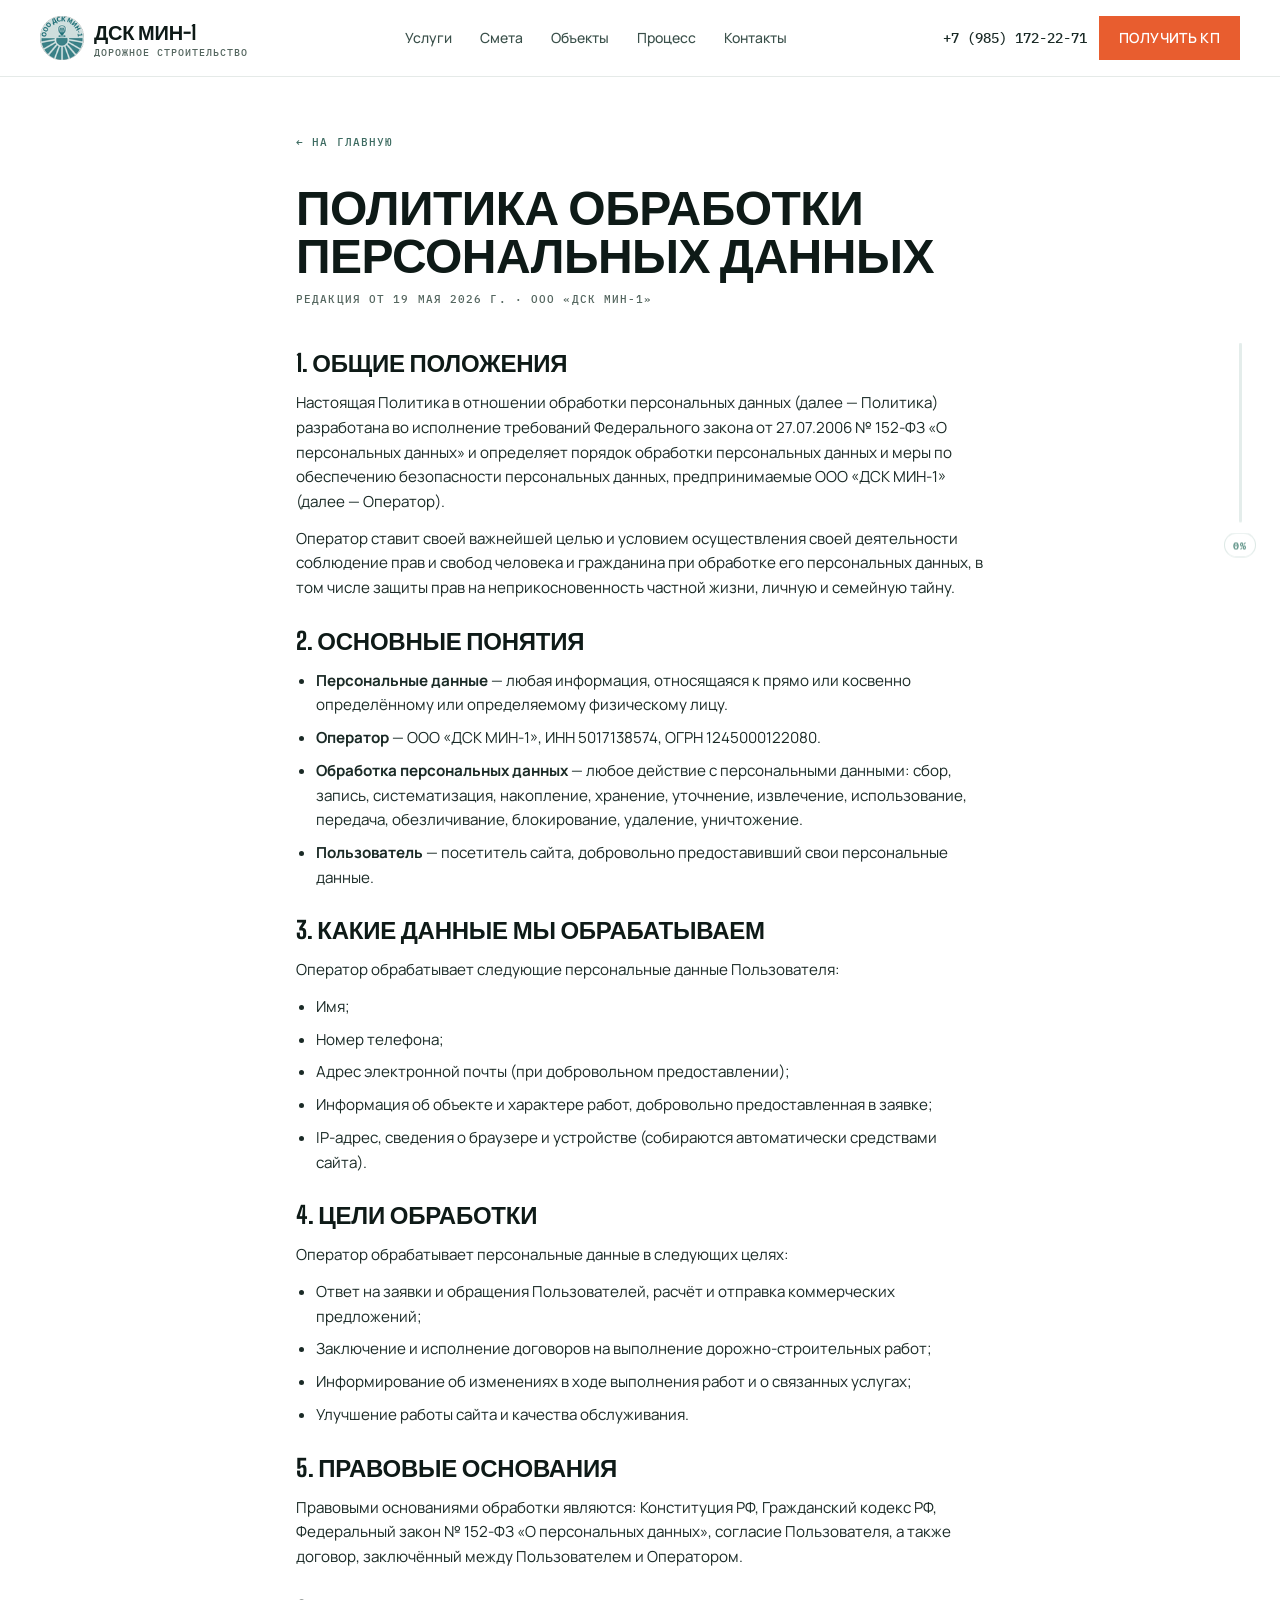
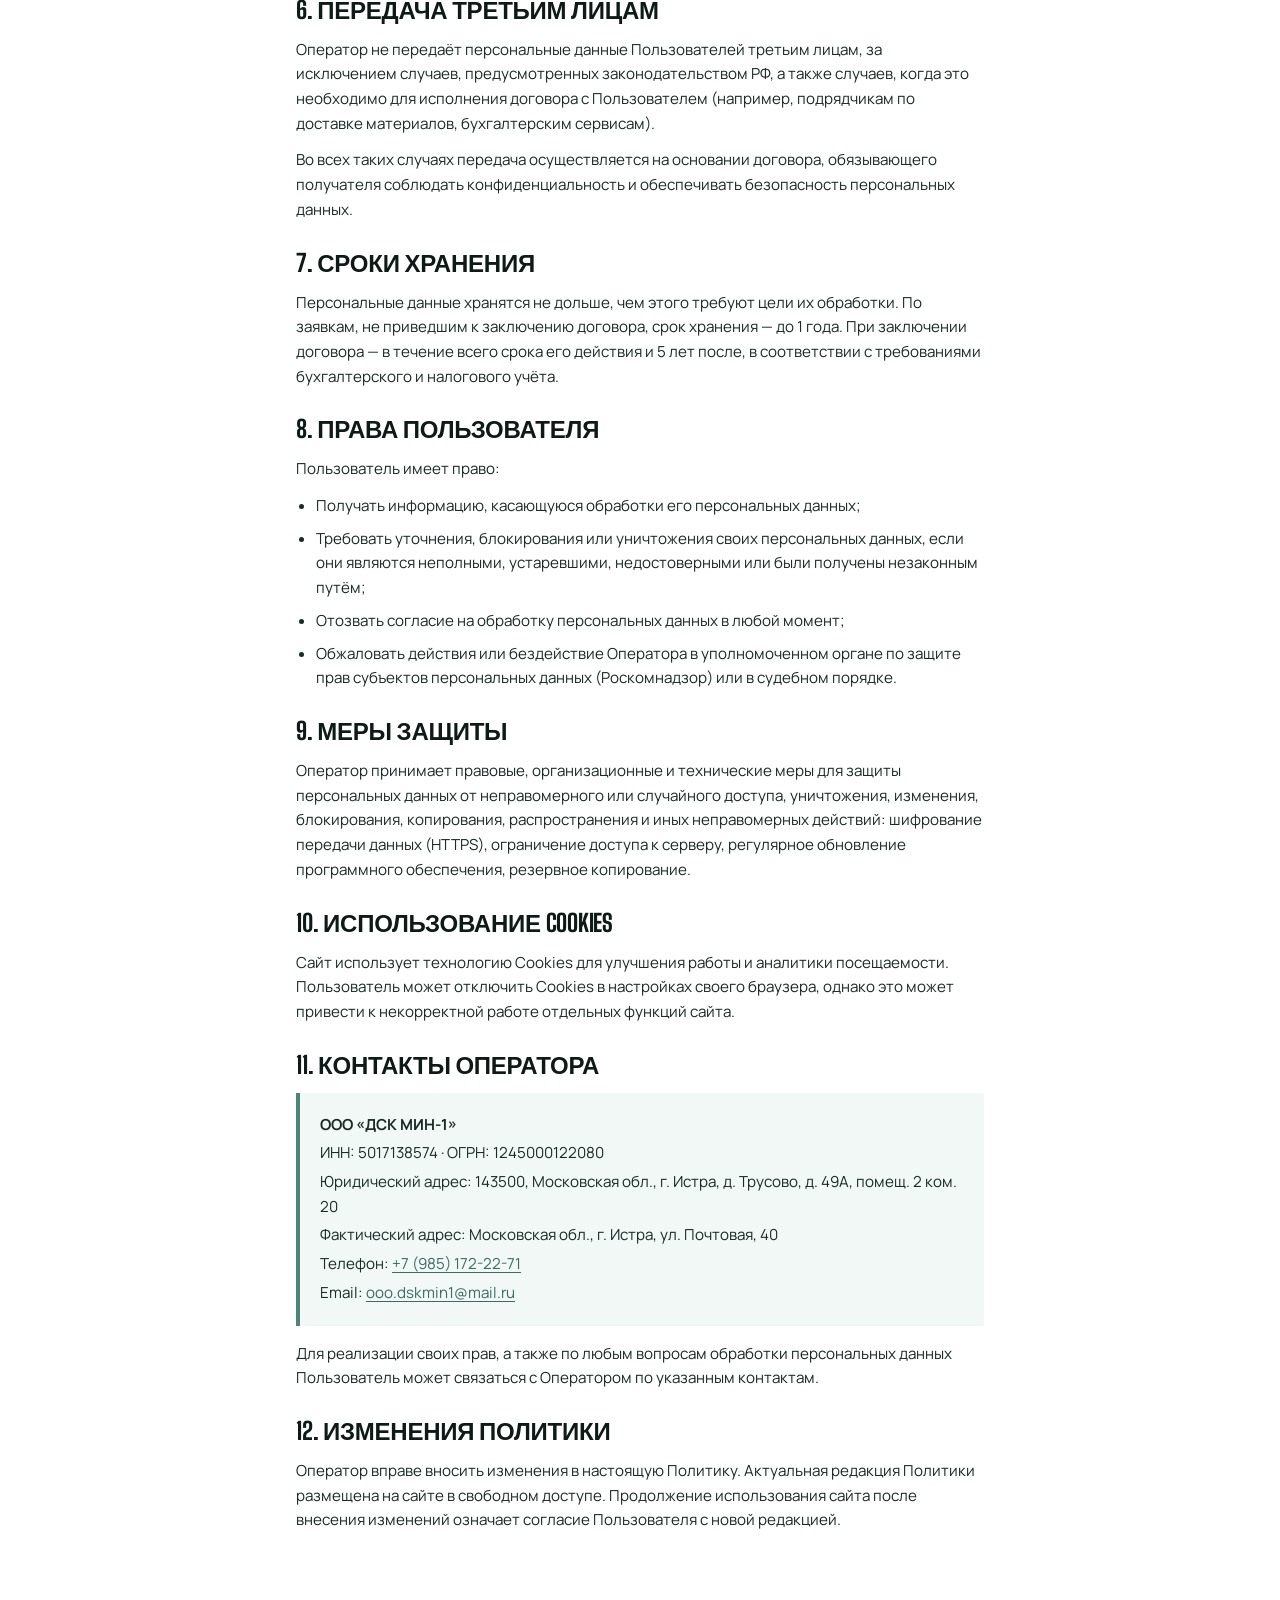
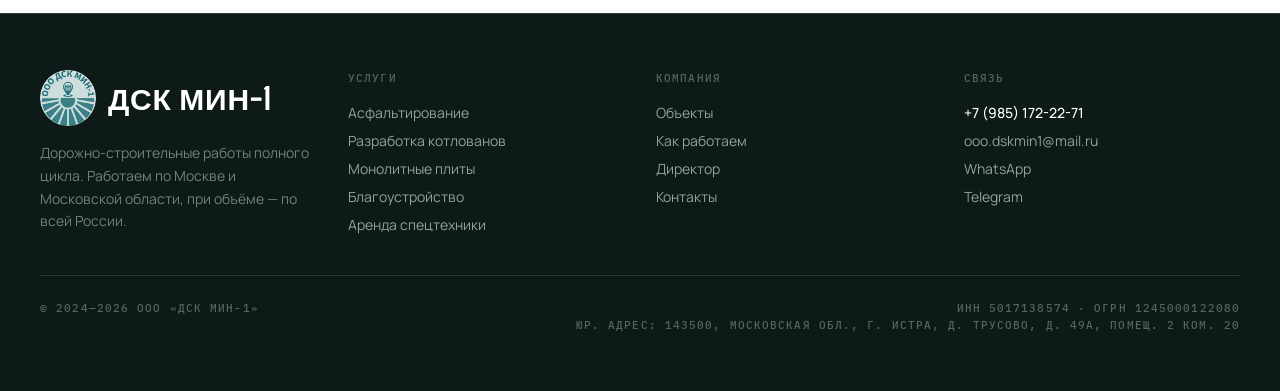
==== commit c6824389: "photos add" ====
--- a/privacy/index.html
+++ b/privacy/index.html
@@ -9,7 +9,7 @@
 </a> <h1 class="display text-3xl md:text-5xl text-ink-900 mb-3 leading-tight" data-astro-cid-fb3qbcs3>
 Политика обработки<br data-astro-cid-fb3qbcs3>персональных данных
 </h1> <p class="mono-tag text-ink-500 mb-10" data-astro-cid-fb3qbcs3>
-Редакция от 15 мая 2026 г. · ООО «ДСК МИН-1» </p> <div class="prose-dsk space-y-6 text-ink-800 leading-relaxed" data-astro-cid-fb3qbcs3> <section data-astro-cid-fb3qbcs3> <h2 class="display text-xl md:text-2xl text-ink-900 mb-3" data-astro-cid-fb3qbcs3>1. Общие положения</h2> <p data-astro-cid-fb3qbcs3>
+Редакция от 19 мая 2026 г. · ООО «ДСК МИН-1» </p> <div class="prose-dsk space-y-6 text-ink-800 leading-relaxed" data-astro-cid-fb3qbcs3> <section data-astro-cid-fb3qbcs3> <h2 class="display text-xl md:text-2xl text-ink-900 mb-3" data-astro-cid-fb3qbcs3>1. Общие положения</h2> <p data-astro-cid-fb3qbcs3>
 Настоящая Политика в отношении обработки персональных данных (далее — Политика) разработана
             во исполнение требований Федерального закона от 27.07.2006 № 152-ФЗ «О персональных данных»
             и определяет порядок обработки персональных данных и меры по обеспечению безопасности
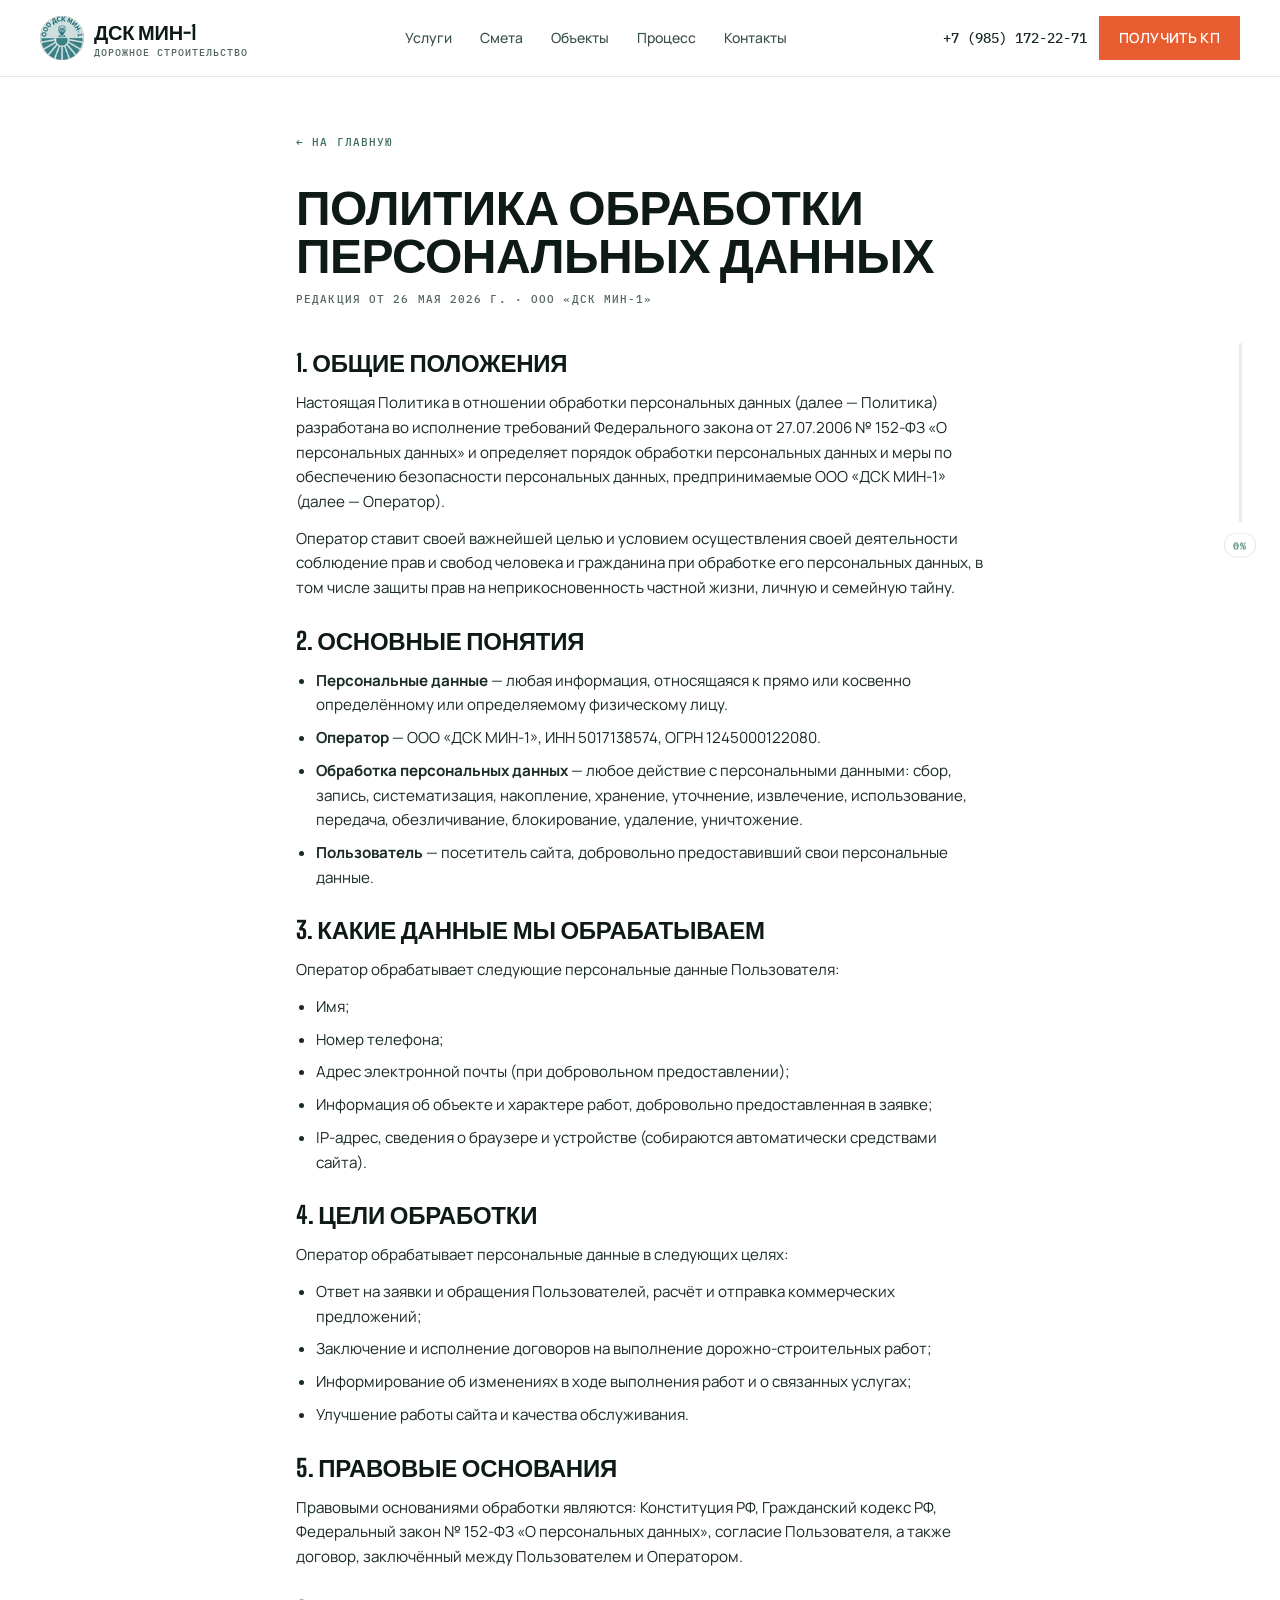
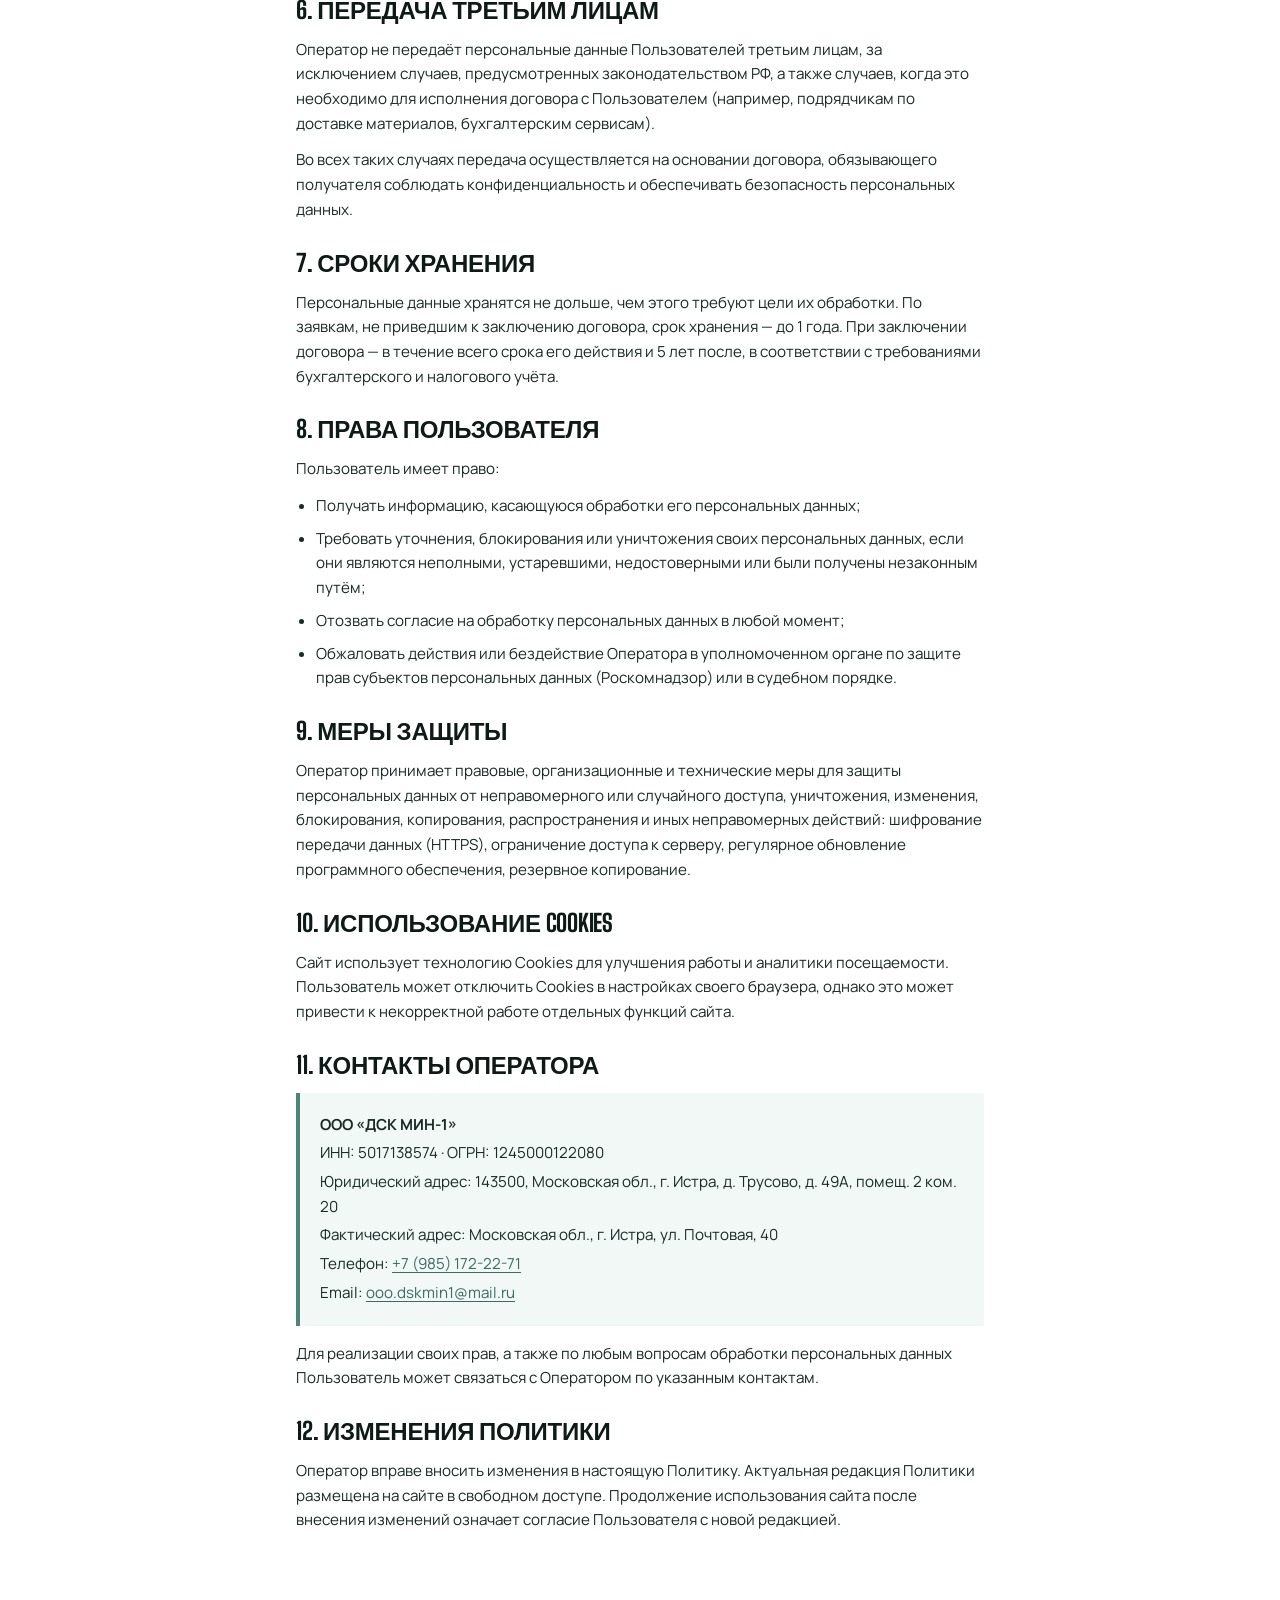
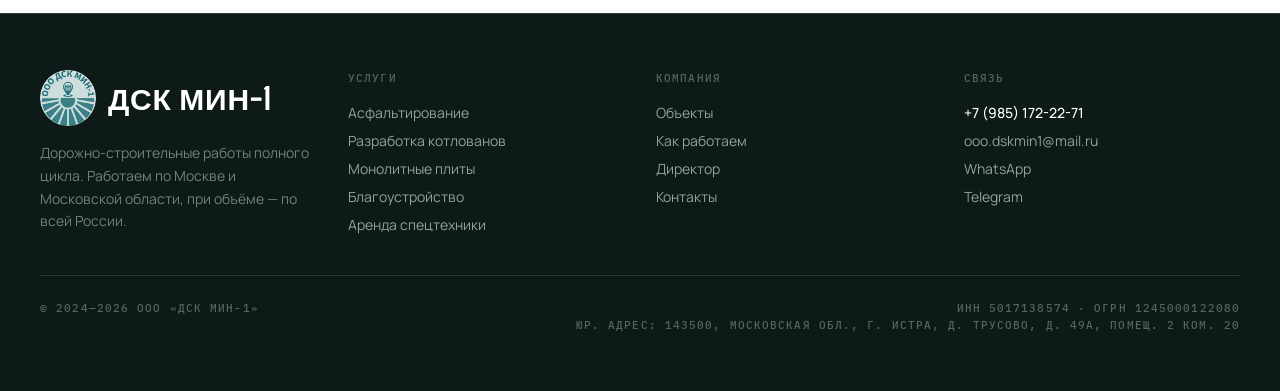
==== commit d0c9d126: "v12" ====
--- a/privacy/index.html
+++ b/privacy/index.html
@@ -9,7 +9,7 @@
 </a> <h1 class="display text-3xl md:text-5xl text-ink-900 mb-3 leading-tight" data-astro-cid-fb3qbcs3>
 Политика обработки<br data-astro-cid-fb3qbcs3>персональных данных
 </h1> <p class="mono-tag text-ink-500 mb-10" data-astro-cid-fb3qbcs3>
-Редакция от 19 мая 2026 г. · ООО «ДСК МИН-1» </p> <div class="prose-dsk space-y-6 text-ink-800 leading-relaxed" data-astro-cid-fb3qbcs3> <section data-astro-cid-fb3qbcs3> <h2 class="display text-xl md:text-2xl text-ink-900 mb-3" data-astro-cid-fb3qbcs3>1. Общие положения</h2> <p data-astro-cid-fb3qbcs3>
+Редакция от 26 мая 2026 г. · ООО «ДСК МИН-1» </p> <div class="prose-dsk space-y-6 text-ink-800 leading-relaxed" data-astro-cid-fb3qbcs3> <section data-astro-cid-fb3qbcs3> <h2 class="display text-xl md:text-2xl text-ink-900 mb-3" data-astro-cid-fb3qbcs3>1. Общие положения</h2> <p data-astro-cid-fb3qbcs3>
 Настоящая Политика в отношении обработки персональных данных (далее — Политика) разработана
             во исполнение требований Федерального закона от 27.07.2006 № 152-ФЗ «О персональных данных»
             и определяет порядок обработки персональных данных и меры по обеспечению безопасности
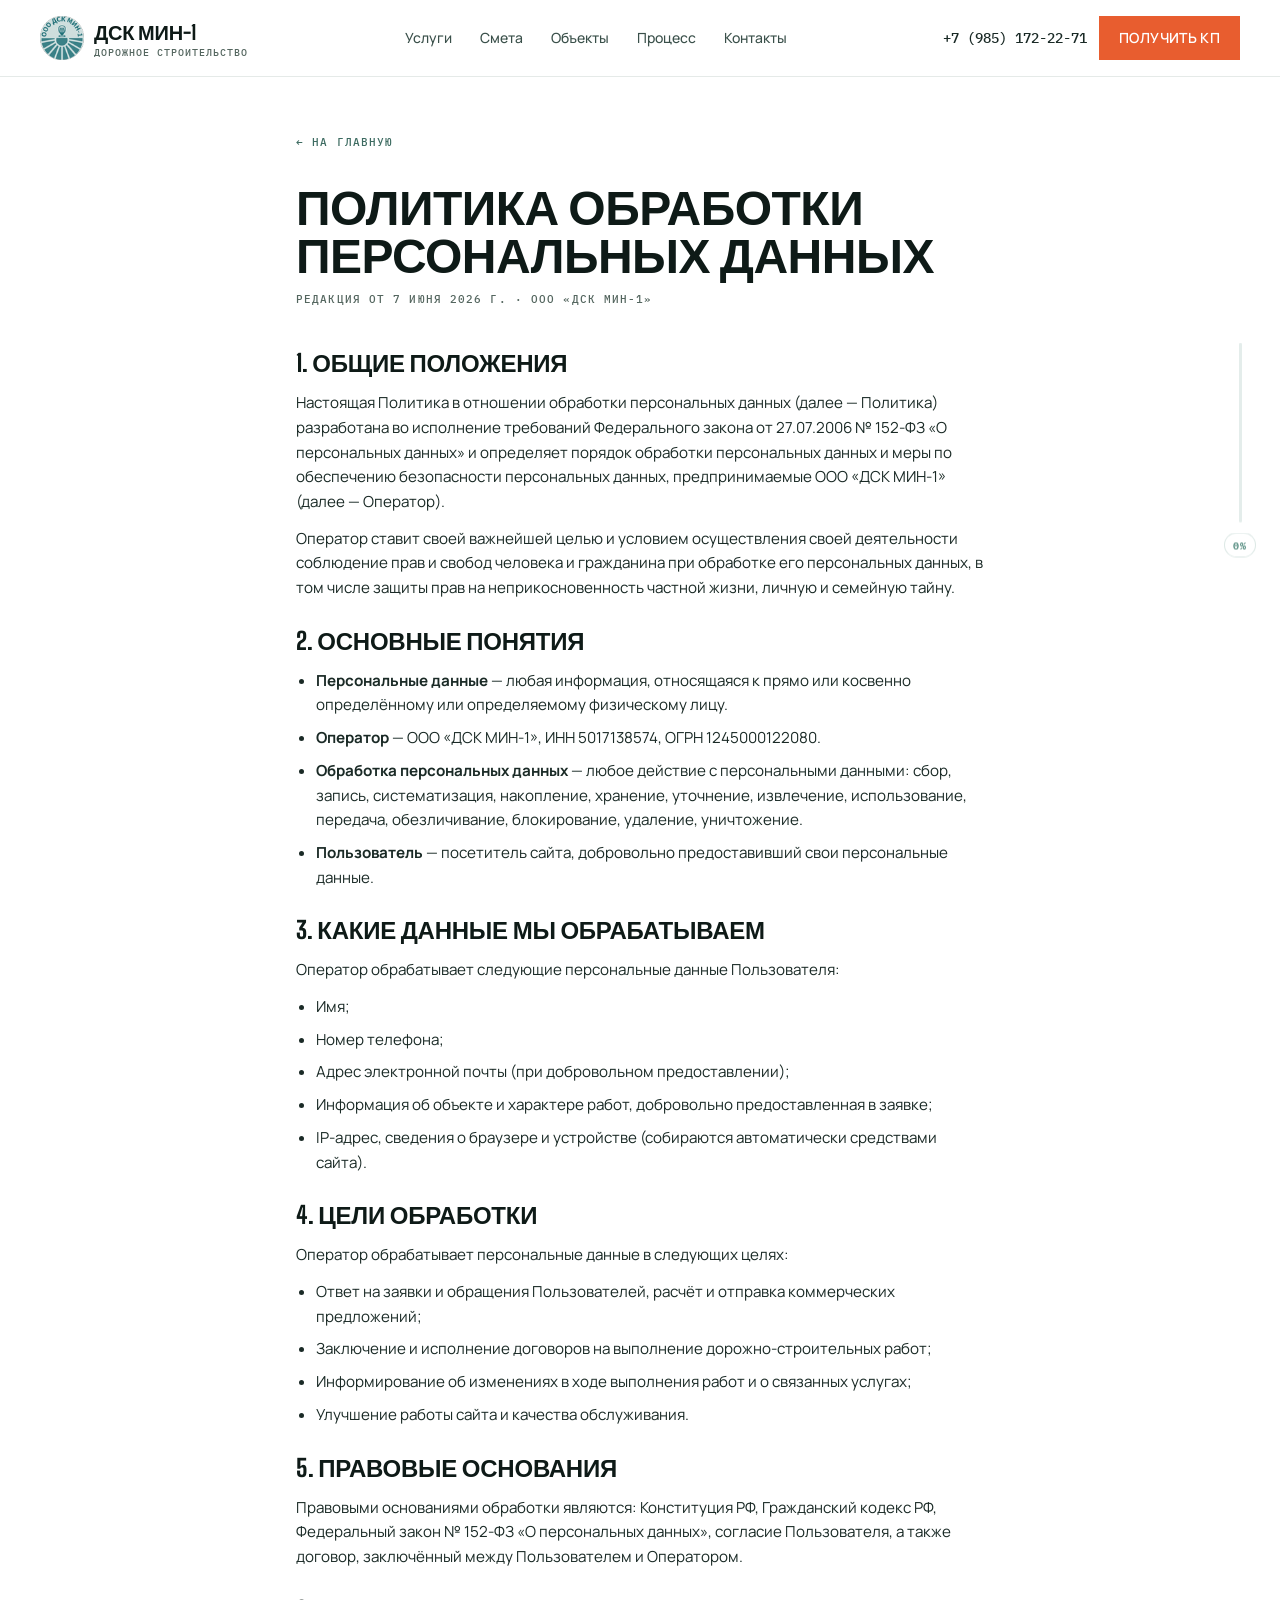
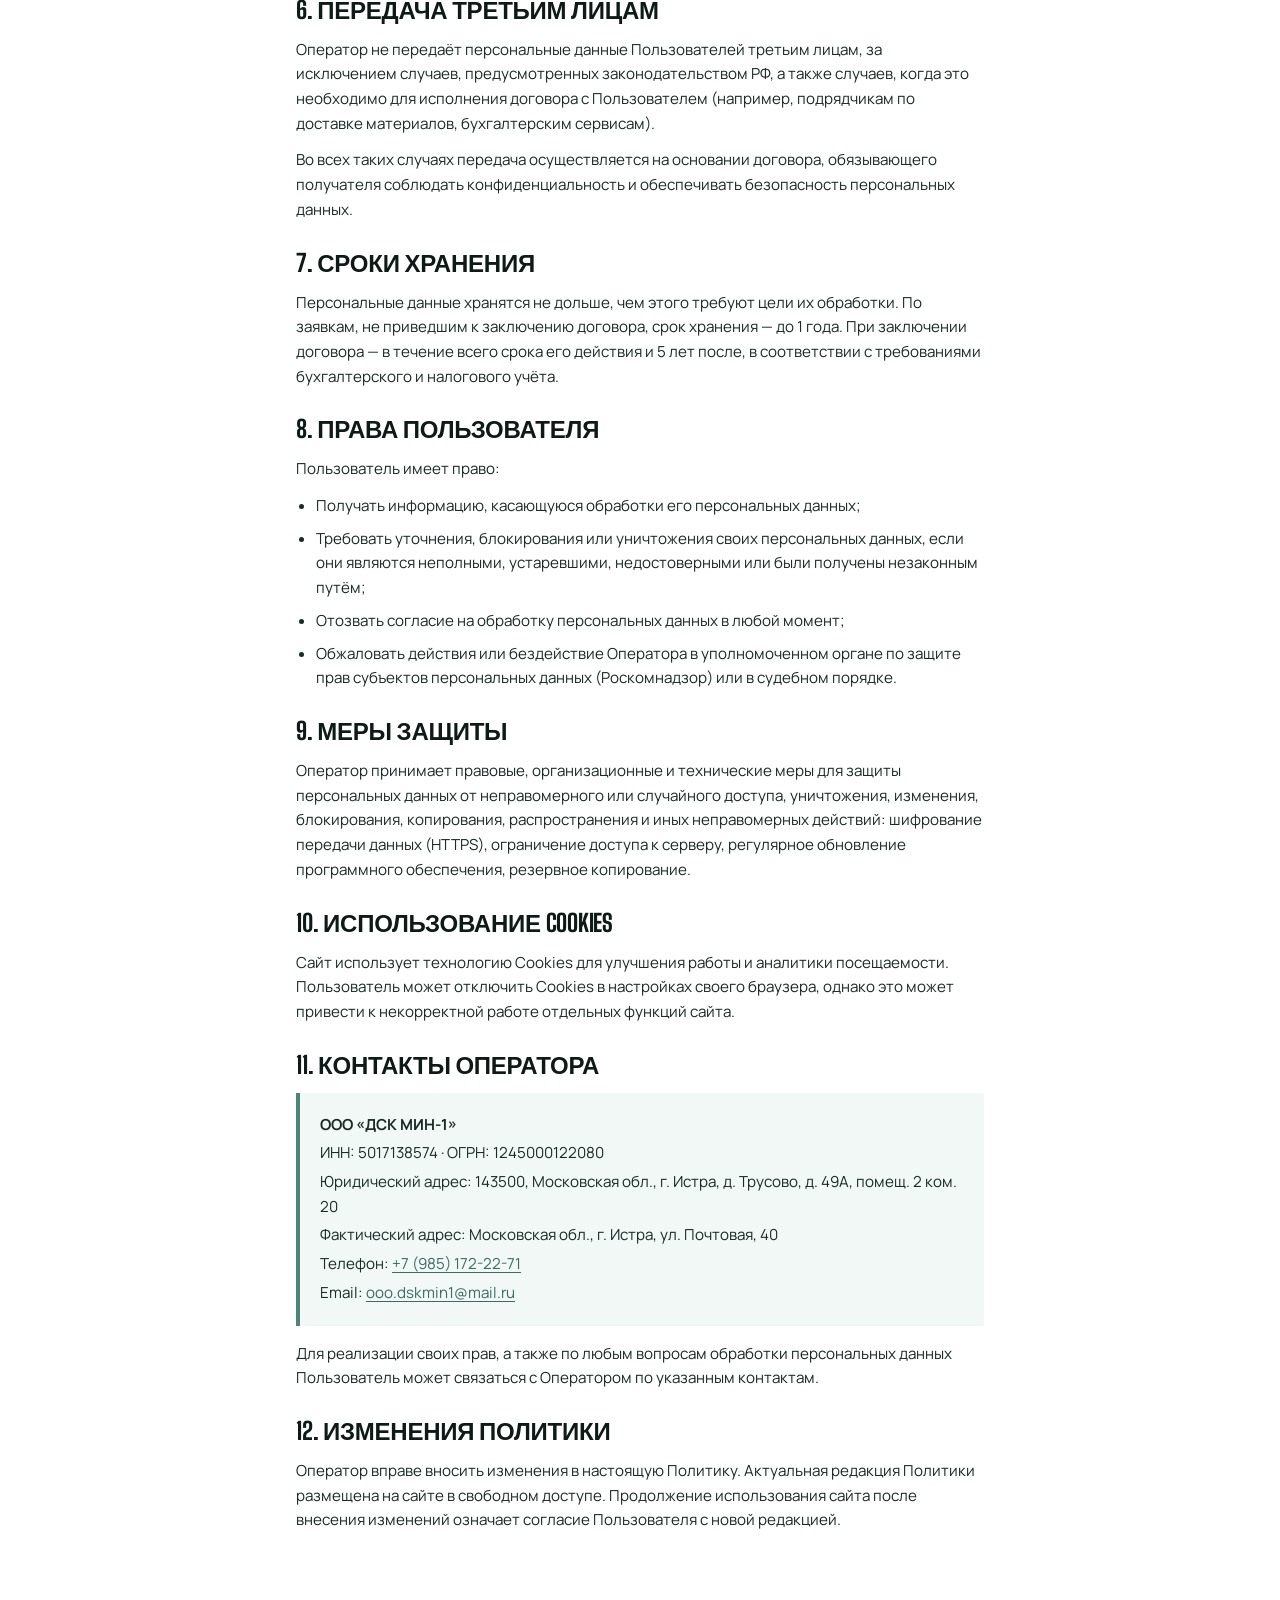
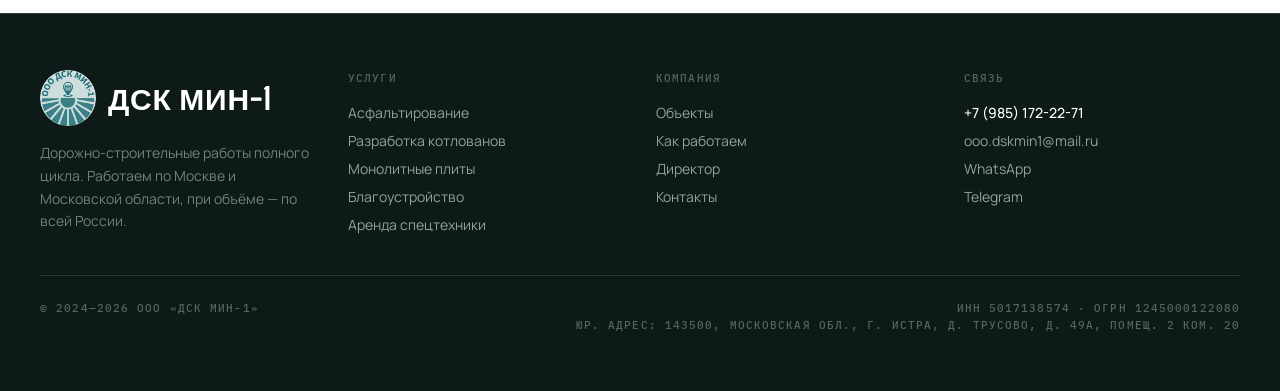
==== commit 509a8010: "v16" ====
--- a/privacy/index.html
+++ b/privacy/index.html
@@ -1,15 +1,16 @@
-<!DOCTYPE html><html lang="ru"> <head><meta charset="UTF-8"><meta name="viewport" content="width=device-width, initial-scale=1.0, viewport-fit=cover"><meta name="theme-color" content="#0F1A1D"><meta name="format-detection" content="telephone=no"><title>Политика обработки персональных данных — ДСК МИН-1</title><meta name="description" content="Политика обработки и защиты персональных данных ООО «ДСК МИН-1»."><link rel="canonical" href="https://dskmin1.ru/privacy/"><!-- Favicons / PWA icons --><link rel="icon" type="image/x-icon" href="/favicon.ico"><link rel="icon" type="image/png" sizes="16x16" href="/brand/favicon-16.png"><link rel="icon" type="image/png" sizes="32x32" href="/brand/favicon-32.png"><link rel="icon" type="image/png" sizes="192x192" href="/brand/favicon-192.png"><link rel="apple-touch-icon" sizes="180x180" href="/brand/apple-touch-icon.png"><!-- Open Graph --><meta property="og:type" content="website"><meta property="og:title" content="Политика обработки персональных данных — ДСК МИН-1"><meta property="og:description" content="Политика обработки и защиты персональных данных ООО «ДСК МИН-1»."><meta property="og:image" content="https://dskmin1.ru/brand/og-preview.png"><meta property="og:image:width" content="1200"><meta property="og:image:height" content="630"><meta property="og:locale" content="ru_RU"><!-- Twitter Card --><meta name="twitter:card" content="summary_large_image"><meta name="twitter:title" content="Политика обработки персональных данных — ДСК МИН-1"><meta name="twitter:description" content="Политика обработки и защиты персональных данных ООО «ДСК МИН-1»."><meta name="twitter:image" content="https://dskmin1.ru/brand/og-preview.png"><!-- Preconnect for fonts --><link rel="preconnect" href="https://fonts.googleapis.com"><link rel="preconnect" href="https://fonts.gstatic.com" crossorigin><link href="https://fonts.googleapis.com/css2?family=Big+Shoulders+Display:wght@600;700;800;900&family=IBM+Plex+Mono:wght@400;500&family=Manrope:wght@300;400;500;600;700;800&display=swap" rel="stylesheet"><!-- Schema.org LocalBusiness --><script type="application/ld+json">{"@context":"https://schema.org","@type":"GeneralContractor","name":"ООО «ДСК МИН-1»","alternateName":"ДСК МИН-1","description":"Политика обработки и защиты персональных данных ООО «ДСК МИН-1».","telephone":"+7 (985) 172-22-71","email":"ooo.dskmin1@mail.ru","url":"https://dskmin1.ru/privacy/","address":{"@type":"PostalAddress","streetAddress":"ул. Почтовая, 40","addressLocality":"Истра","addressRegion":"Московская область","postalCode":"143500","addressCountry":"RU"},"geo":{"@type":"GeoCoordinates","latitude":55.9138,"longitude":36.8681},"openingHoursSpecification":{"@type":"OpeningHoursSpecification","dayOfWeek":["Monday","Tuesday","Wednesday","Thursday","Friday","Saturday","Sunday"],"opens":"08:00","closes":"20:00"},"areaServed":{"@type":"State","name":"Московская область"}}</script><link rel="stylesheet" href="/_astro/index.Cq24vGho.css">
+<!DOCTYPE html><html lang="ru"> <head><meta charset="UTF-8"><meta name="viewport" content="width=device-width, initial-scale=1.0, viewport-fit=cover"><meta name="theme-color" content="#0F1A1D"><meta name="format-detection" content="telephone=no"><meta name="robots" content="index, follow, max-image-preview:large, max-snippet:-1, max-video-preview:-1"><meta name="author" content="ООО «ДСК МИН-1»"><meta name="generator" content="Astro v5.18.1"><meta http-equiv="X-UA-Compatible" content="IE=edge"><!-- Geo tags для региональной выдачи --><meta name="geo.region" content="RU-MOS"><meta name="geo.placename" content="Истра, Московская область"><meta name="geo.position" content="55.9138;36.8681"><meta name="ICBM" content="55.9138, 36.8681"><title>Политика обработки персональных данных — ДСК МИН-1</title><meta name="description" content="Политика обработки и защиты персональных данных ООО «ДСК МИН-1»."><link rel="canonical" href="https://dskmin1.ru/privacy/"><!-- LCP preload: первый Hero-слайд. Responsive через imagesrcset.
+       На главной даёт прирост LCP ~300-600ms. --><!-- Favicons / PWA icons --><link rel="icon" type="image/x-icon" href="/favicon.ico"><link rel="icon" type="image/png" sizes="16x16" href="/brand/favicon-16.png"><link rel="icon" type="image/png" sizes="32x32" href="/brand/favicon-32.png"><link rel="icon" type="image/png" sizes="192x192" href="/brand/favicon-192.png"><link rel="apple-touch-icon" sizes="180x180" href="/brand/apple-touch-icon.png"><!-- Open Graph --><meta property="og:type" content="website"><meta property="og:title" content="Политика обработки персональных данных — ДСК МИН-1"><meta property="og:description" content="Политика обработки и защиты персональных данных ООО «ДСК МИН-1»."><meta property="og:image" content="https://dskmin1.ru/brand/og-preview.png"><meta property="og:image:width" content="1200"><meta property="og:image:height" content="630"><meta property="og:locale" content="ru_RU"><!-- Twitter Card --><meta name="twitter:card" content="summary_large_image"><meta name="twitter:title" content="Политика обработки персональных данных — ДСК МИН-1"><meta name="twitter:description" content="Политика обработки и защиты персональных данных ООО «ДСК МИН-1»."><meta name="twitter:image" content="https://dskmin1.ru/brand/og-preview.png"><!-- Preconnect for fonts --><link rel="preconnect" href="https://fonts.googleapis.com"><link rel="preconnect" href="https://fonts.gstatic.com" crossorigin><!-- display=swap уже в URL — даёт FOIT-free загрузку. media=print + onload — отложенная загрузка без блокировки. --><link rel="preload" as="style" href="https://fonts.googleapis.com/css2?family=Big+Shoulders+Display:wght@600;700;800;900&family=IBM+Plex+Mono:wght@400;500&family=Manrope:wght@300;400;500;600;700;800&display=swap"><link href="https://fonts.googleapis.com/css2?family=Big+Shoulders+Display:wght@600;700;800;900&family=IBM+Plex+Mono:wght@400;500&family=Manrope:wght@300;400;500;600;700;800&display=swap" rel="stylesheet"><!-- Schema.org LocalBusiness --><script type="application/ld+json">{"@context":"https://schema.org","@type":"GeneralContractor","@id":"https://dskmin1.ru/privacy/#organization","name":"ООО «ДСК МИН-1»","alternateName":"ДСК МИН-1","description":"Политика обработки и защиты персональных данных ООО «ДСК МИН-1».","telephone":"+7 (985) 172-22-71","email":"ooo.dskmin1@mail.ru","url":"https://dskmin1.ru/privacy/","logo":"https://dskmin1.ru/brand/logo-circle-1024.png","image":"https://dskmin1.ru/brand/og-preview.png","foundingDate":"2024","address":{"@type":"PostalAddress","streetAddress":"ул. Почтовая, 40","addressLocality":"Истра","addressRegion":"Московская область","postalCode":"143500","addressCountry":"RU"},"geo":{"@type":"GeoCoordinates","latitude":55.9138,"longitude":36.8681},"openingHoursSpecification":{"@type":"OpeningHoursSpecification","dayOfWeek":["Monday","Tuesday","Wednesday","Thursday","Friday","Saturday","Sunday"],"opens":"08:00","closes":"20:00"},"areaServed":[{"@type":"State","name":"Московская область"},{"@type":"City","name":"Москва"}],"sameAs":["https://wa.me/79851722271","https://t.me/stroi_DSK1"],"contactPoint":{"@type":"ContactPoint","telephone":"+7 (985) 172-22-71","contactType":"sales","areaServed":"RU","availableLanguage":"Russian"},"identifier":[{"@type":"PropertyValue","propertyID":"ИНН","value":"5017138574"},{"@type":"PropertyValue","propertyID":"ОГРН","value":"1245000122080"}]}</script><!-- Schema.org Organization (для логотипа в выдаче) --><script type="application/ld+json">{"@context":"https://schema.org","@type":"Organization","name":"ООО «ДСК МИН-1»","url":"https://dskmin1.ru/","logo":"https://dskmin1.ru/brand/logo-circle-1024.png"}</script><!-- Schema.org WebSite (для sitelinks search box) --><script type="application/ld+json">{"@context":"https://schema.org","@type":"WebSite","name":"ДСК МИН-1","url":"https://dskmin1.ru/","inLanguage":"ru-RU"}</script><link rel="stylesheet" href="/_astro/index.B2sClk6R.css">
 <style>.prose-dsk[data-astro-cid-fb3qbcs3] h2[data-astro-cid-fb3qbcs3]{letter-spacing:-.01em}.prose-dsk[data-astro-cid-fb3qbcs3] p[data-astro-cid-fb3qbcs3],.prose-dsk[data-astro-cid-fb3qbcs3] li[data-astro-cid-fb3qbcs3]{font-size:.95rem}.prose-dsk[data-astro-cid-fb3qbcs3] a[data-astro-cid-fb3qbcs3]{color:#3d6b61;text-decoration:underline;text-underline-offset:3px}.prose-dsk[data-astro-cid-fb3qbcs3] a[data-astro-cid-fb3qbcs3]:hover{color:#2b4843}
-</style></head> <body>  <header class="fixed top-0 left-0 right-0 z-50 border-b border-ink-100 bg-white/85 backdrop-blur-lg"> <div class="container-x flex items-center justify-between gap-4 py-3 md:py-4"> <!-- Logo --> <a href="/" class="flex items-center gap-2.5 shrink-0" aria-label="ДСК МИН-1"> <img src="/brand/logo-circle-64.png" srcset="/brand/logo-circle-64.png 1x, /brand/logo-circle-96.png 1.5x, /brand/favicon-192.png 2x" alt="ДСК МИН-1" width="44" height="44" class="w-10 h-10 md:w-11 md:h-11 shrink-0"> <div class="flex flex-col leading-none"> <span class="display text-lg md:text-xl text-ink-900">ДСК МИН-1</span> <span class="mono-tag text-ink-500 text-[10px] mt-0.5 hidden sm:block">Дорожное строительство</span> </div> </a> <!-- Desktop nav --> <nav class="hidden lg:flex items-center gap-7" aria-label="Основная навигация"> <a href="#services" class="text-sm text-ink-600 hover:text-mint-700 transition-colors font-medium"> Услуги </a><a href="#calc" class="text-sm text-ink-600 hover:text-mint-700 transition-colors font-medium"> Смета </a><a href="#cases" class="text-sm text-ink-600 hover:text-mint-700 transition-colors font-medium"> Объекты </a><a href="#process" class="text-sm text-ink-600 hover:text-mint-700 transition-colors font-medium"> Процесс </a><a href="#contact" class="text-sm text-ink-600 hover:text-mint-700 transition-colors font-medium"> Контакты </a> </nav> <!-- CTA block --> <div class="flex items-center gap-2 md:gap-3"> <a href="tel:+79851722271" class="hidden md:block font-mono text-sm font-medium text-ink-800 hover:text-mint-700 transition-colors whitespace-nowrap"> +7 (985) 172-22-71 </a> <a href="#contact" data-headlight class="hidden sm:inline-flex items-center gap-2 bg-amber-600 text-white font-semibold text-xs md:text-sm uppercase tracking-wide px-4 md:px-5 py-2.5 md:py-3 hover:bg-amber-700 transition-colors">
+</style></head> <body>  <a href="#main-content" class="skip-link">Перейти к содержимому</a> <header class="fixed top-0 left-0 right-0 z-50 border-b border-ink-100 bg-white/85 backdrop-blur-lg"> <div class="container-x flex items-center justify-between gap-4 py-3 md:py-4"> <!-- Logo --> <a href="/" class="flex items-center gap-2.5 shrink-0" aria-label="ДСК МИН-1"> <img src="/brand/logo-circle-64.png" srcset="/brand/logo-circle-64.png 1x, /brand/logo-circle-96.png 1.5x, /brand/favicon-192.png 2x" alt="ДСК МИН-1" width="44" height="44" class="w-10 h-10 md:w-11 md:h-11 shrink-0"> <div class="flex flex-col leading-none"> <span class="display text-lg md:text-xl text-ink-900">ДСК МИН-1</span> <span class="mono-tag text-ink-500 text-[10px] mt-0.5 hidden sm:block">Дорожное строительство</span> </div> </a> <!-- Desktop nav --> <nav class="hidden lg:flex items-center gap-7" aria-label="Основная навигация"> <a href="#services" class="text-sm text-ink-600 hover:text-mint-700 transition-colors font-medium"> Услуги </a><a href="#calc" class="text-sm text-ink-600 hover:text-mint-700 transition-colors font-medium"> Смета </a><a href="#cases" class="text-sm text-ink-600 hover:text-mint-700 transition-colors font-medium"> Объекты </a><a href="#process" class="text-sm text-ink-600 hover:text-mint-700 transition-colors font-medium"> Процесс </a><a href="#contact" class="text-sm text-ink-600 hover:text-mint-700 transition-colors font-medium"> Контакты </a> </nav> <!-- CTA block --> <div class="flex items-center gap-2 md:gap-3"> <a href="tel:+79851722271" class="hidden md:block font-mono text-sm font-medium text-ink-800 hover:text-mint-700 transition-colors whitespace-nowrap"> +7 (985) 172-22-71 </a> <a href="#contact" data-headlight class="hidden sm:inline-flex items-center gap-2 bg-amber-600 text-white font-semibold text-xs md:text-sm uppercase tracking-wide px-4 md:px-5 py-2.5 md:py-3 hover:bg-amber-700 transition-colors">
 Получить КП
 </a> <button id="navToggle" class="lg:hidden flex flex-col justify-center items-center gap-1.5 w-11 h-11 border border-ink-200 hover:border-ink-400 transition-colors" aria-label="Открыть меню"> <span class="block w-5 h-0.5 bg-ink-900 transition-all origin-center"></span> <span class="block w-5 h-0.5 bg-ink-900 transition-all origin-center"></span> <span class="block w-5 h-0.5 bg-ink-900 transition-all origin-center"></span> </button> </div> </div> </header> <!-- Mobile menu overlay --> <div id="mobileMenu" class="fixed inset-0 z-40 bg-white translate-x-full transition-transform duration-300 ease-out lg:hidden overflow-y-auto"> <div class="pt-20 pb-10 px-6 flex flex-col h-full"> <nav class="flex flex-col gap-1" aria-label="Мобильная навигация"> <a href="#services" data-mobile-link class="display text-3xl text-ink-900 py-4 border-b border-ink-100 hover:text-mint-700 transition-colors"> Услуги </a><a href="#calc" data-mobile-link class="display text-3xl text-ink-900 py-4 border-b border-ink-100 hover:text-mint-700 transition-colors"> Смета </a><a href="#cases" data-mobile-link class="display text-3xl text-ink-900 py-4 border-b border-ink-100 hover:text-mint-700 transition-colors"> Объекты </a><a href="#process" data-mobile-link class="display text-3xl text-ink-900 py-4 border-b border-ink-100 hover:text-mint-700 transition-colors"> Процесс </a><a href="#contact" data-mobile-link class="display text-3xl text-ink-900 py-4 border-b border-ink-100 hover:text-mint-700 transition-colors"> Контакты </a> </nav> <div class="mt-auto pt-10 space-y-3"> <a href="tel:+79851722271" class="block text-amber-600 font-semibold text-lg"> +7 (985) 172-22-71 </a> <a href="mailto:ooo.dskmin1@mail.ru" class="block text-ink-700 text-sm">
 ooo.dskmin1@mail.ru
-</a> <div class="mono-tag text-ink-500 pt-3"> Без выходных · 8:00—20:00 </div> </div> </div> </div> <script type="module">const l=document.getElementById("navToggle"),e=document.getElementById("mobileMenu"),r=document.body;if(l&&e){const[n,a,o]=l.querySelectorAll("span"),t=()=>{e.classList.add("translate-x-full"),r.classList.remove("overflow-hidden"),n.style.transform="",a.style.opacity="",o.style.transform=""},c=()=>{e.classList.remove("translate-x-full"),r.classList.add("overflow-hidden"),n.style.transform="translateY(8px) rotate(45deg)",a.style.opacity="0",o.style.transform="translateY(-8px) rotate(-45deg)"};l.addEventListener("click",()=>{e.classList.contains("translate-x-full")?c():t()}),e.querySelectorAll("[data-mobile-link]").forEach(s=>{s.addEventListener("click",t)}),document.addEventListener("keydown",s=>{s.key==="Escape"&&t()})}</script> <main class="pt-24 md:pt-32 pb-14 md:pb-20 bg-white" data-astro-cid-fb3qbcs3> <div class="container-x max-w-3xl" data-astro-cid-fb3qbcs3> <a href="/" class="mono-tag text-mint-700 hover:text-mint-900 inline-flex items-center gap-2 mb-8" data-astro-cid-fb3qbcs3>
+</a> <div class="mono-tag text-ink-500 pt-3"> Без выходных · 8:00—20:00 </div> </div> </div> </div> <script type="module">const l=document.getElementById("navToggle"),e=document.getElementById("mobileMenu"),r=document.body;if(l&&e){const[n,a,o]=l.querySelectorAll("span"),t=()=>{e.classList.add("translate-x-full"),r.classList.remove("overflow-hidden"),n.style.transform="",a.style.opacity="",o.style.transform=""},c=()=>{e.classList.remove("translate-x-full"),r.classList.add("overflow-hidden"),n.style.transform="translateY(8px) rotate(45deg)",a.style.opacity="0",o.style.transform="translateY(-8px) rotate(-45deg)"};l.addEventListener("click",()=>{e.classList.contains("translate-x-full")?c():t()}),e.querySelectorAll("[data-mobile-link]").forEach(s=>{s.addEventListener("click",t)}),document.addEventListener("keydown",s=>{s.key==="Escape"&&t()})}</script> <main id="main-content" class="pt-24 md:pt-32 pb-14 md:pb-20 bg-white" data-astro-cid-fb3qbcs3> <div class="container-x max-w-3xl" data-astro-cid-fb3qbcs3> <a href="/" class="mono-tag text-mint-700 hover:text-mint-900 inline-flex items-center gap-2 mb-8" data-astro-cid-fb3qbcs3>
 ← На главную
 </a> <h1 class="display text-3xl md:text-5xl text-ink-900 mb-3 leading-tight" data-astro-cid-fb3qbcs3>
 Политика обработки<br data-astro-cid-fb3qbcs3>персональных данных
 </h1> <p class="mono-tag text-ink-500 mb-10" data-astro-cid-fb3qbcs3>
-Редакция от 26 мая 2026 г. · ООО «ДСК МИН-1» </p> <div class="prose-dsk space-y-6 text-ink-800 leading-relaxed" data-astro-cid-fb3qbcs3> <section data-astro-cid-fb3qbcs3> <h2 class="display text-xl md:text-2xl text-ink-900 mb-3" data-astro-cid-fb3qbcs3>1. Общие положения</h2> <p data-astro-cid-fb3qbcs3>
+Редакция от 7 июня 2026 г. · ООО «ДСК МИН-1» </p> <div class="prose-dsk space-y-6 text-ink-800 leading-relaxed" data-astro-cid-fb3qbcs3> <section data-astro-cid-fb3qbcs3> <h2 class="display text-xl md:text-2xl text-ink-900 mb-3" data-astro-cid-fb3qbcs3>1. Общие положения</h2> <p data-astro-cid-fb3qbcs3>
 Настоящая Политика в отношении обработки персональных данных (далее — Политика) разработана
             во исполнение требований Федерального закона от 27.07.2006 № 152-ФЗ «О персональных данных»
             и определяет порядок обработки персональных данных и меры по обеспечению безопасности
--- a/_astro/index.B2sClk6R.css
+++ b/_astro/index.B2sClk6R.css
@@ -0,0 +1 @@
+*,:before,:after{--tw-border-spacing-x: 0;--tw-border-spacing-y: 0;--tw-translate-x: 0;--tw-translate-y: 0;--tw-rotate: 0;--tw-skew-x: 0;--tw-skew-y: 0;--tw-scale-x: 1;--tw-scale-y: 1;--tw-pan-x: ;--tw-pan-y: ;--tw-pinch-zoom: ;--tw-scroll-snap-strictness: proximity;--tw-gradient-from-position: ;--tw-gradient-via-position: ;--tw-gradient-to-position: ;--tw-ordinal: ;--tw-slashed-zero: ;--tw-numeric-figure: ;--tw-numeric-spacing: ;--tw-numeric-fraction: ;--tw-ring-inset: ;--tw-ring-offset-width: 0px;--tw-ring-offset-color: #fff;--tw-ring-color: rgb(59 130 246 / .5);--tw-ring-offset-shadow: 0 0 #0000;--tw-ring-shadow: 0 0 #0000;--tw-shadow: 0 0 #0000;--tw-shadow-colored: 0 0 #0000;--tw-blur: ;--tw-brightness: ;--tw-contrast: ;--tw-grayscale: ;--tw-hue-rotate: ;--tw-invert: ;--tw-saturate: ;--tw-sepia: ;--tw-drop-shadow: ;--tw-backdrop-blur: ;--tw-backdrop-brightness: ;--tw-backdrop-contrast: ;--tw-backdrop-grayscale: ;--tw-backdrop-hue-rotate: ;--tw-backdrop-invert: ;--tw-backdrop-opacity: ;--tw-backdrop-saturate: ;--tw-backdrop-sepia: ;--tw-contain-size: ;--tw-contain-layout: ;--tw-contain-paint: ;--tw-contain-style: }::backdrop{--tw-border-spacing-x: 0;--tw-border-spacing-y: 0;--tw-translate-x: 0;--tw-translate-y: 0;--tw-rotate: 0;--tw-skew-x: 0;--tw-skew-y: 0;--tw-scale-x: 1;--tw-scale-y: 1;--tw-pan-x: ;--tw-pan-y: ;--tw-pinch-zoom: ;--tw-scroll-snap-strictness: proximity;--tw-gradient-from-position: ;--tw-gradient-via-position: ;--tw-gradient-to-position: ;--tw-ordinal: ;--tw-slashed-zero: ;--tw-numeric-figure: ;--tw-numeric-spacing: ;--tw-numeric-fraction: ;--tw-ring-inset: ;--tw-ring-offset-width: 0px;--tw-ring-offset-color: #fff;--tw-ring-color: rgb(59 130 246 / .5);--tw-ring-offset-shadow: 0 0 #0000;--tw-ring-shadow: 0 0 #0000;--tw-shadow: 0 0 #0000;--tw-shadow-colored: 0 0 #0000;--tw-blur: ;--tw-brightness: ;--tw-contrast: ;--tw-grayscale: ;--tw-hue-rotate: ;--tw-invert: ;--tw-saturate: ;--tw-sepia: ;--tw-drop-shadow: ;--tw-backdrop-blur: ;--tw-backdrop-brightness: ;--tw-backdrop-contrast: ;--tw-backdrop-grayscale: ;--tw-backdrop-hue-rotate: ;--tw-backdrop-invert: ;--tw-backdrop-opacity: ;--tw-backdrop-saturate: ;--tw-backdrop-sepia: ;--tw-contain-size: ;--tw-contain-layout: ;--tw-contain-paint: ;--tw-contain-style: }*,:before,:after{box-sizing:border-box;border-width:0;border-style:solid;border-color:#e5e7eb}:before,:after{--tw-content: ""}html,:host{line-height:1.5;-webkit-text-size-adjust:100%;-moz-tab-size:4;-o-tab-size:4;tab-size:4;font-family:Manrope,system-ui,sans-serif;font-feature-settings:normal;font-variation-settings:normal;-webkit-tap-highlight-color:transparent}body{margin:0;line-height:inherit}hr{height:0;color:inherit;border-top-width:1px}abbr:where([title]){-webkit-text-decoration:underline dotted;text-decoration:underline dotted}h1,h2,h3,h4,h5,h6{font-size:inherit;font-weight:inherit}a{color:inherit;text-decoration:inherit}b,strong{font-weight:bolder}code,kbd,samp,pre{font-family:IBM Plex Mono,ui-monospace,monospace;font-feature-settings:normal;font-variation-settings:normal;font-size:1em}small{font-size:80%}sub,sup{font-size:75%;line-height:0;position:relative;vertical-align:baseline}sub{bottom:-.25em}sup{top:-.5em}table{text-indent:0;border-color:inherit;border-collapse:collapse}button,input,optgroup,select,textarea{font-family:inherit;font-feature-settings:inherit;font-variation-settings:inherit;font-size:100%;font-weight:inherit;line-height:inherit;letter-spacing:inherit;color:inherit;margin:0;padding:0}button,select{text-transform:none}button,input:where([type=button]),input:where([type=reset]),input:where([type=submit]){-webkit-appearance:button;background-color:transparent;background-image:none}:-moz-focusring{outline:auto}:-moz-ui-invalid{box-shadow:none}progress{vertical-align:baseline}::-webkit-inner-spin-button,::-webkit-outer-spin-button{height:auto}[type=search]{-webkit-appearance:textfield;outline-offset:-2px}::-webkit-search-decoration{-webkit-appearance:none}::-webkit-file-upload-button{-webkit-appearance:button;font:inherit}summary{display:list-item}blockquote,dl,dd,h1,h2,h3,h4,h5,h6,hr,figure,p,pre{margin:0}fieldset{margin:0;padding:0}legend{padding:0}ol,ul,menu{list-style:none;margin:0;padding:0}dialog{padding:0}textarea{resize:vertical}input::-moz-placeholder,textarea::-moz-placeholder{opacity:1;color:#9ca3af}input::placeholder,textarea::placeholder{opacity:1;color:#9ca3af}button,[role=button]{cursor:pointer}:disabled{cursor:default}img,svg,video,canvas,audio,iframe,embed,object{display:block;vertical-align:middle}img,video{max-width:100%;height:auto}[hidden]:where(:not([hidden=until-found])){display:none}html{-webkit-text-size-adjust:100%;scroll-behavior:smooth}body{--tw-bg-opacity: 1;background-color:rgb(246 248 247 / var(--tw-bg-opacity, 1));font-family:Manrope,system-ui,sans-serif;--tw-text-opacity: 1;color:rgb(14 26 23 / var(--tw-text-opacity, 1));-webkit-font-smoothing:antialiased;-moz-osx-font-smoothing:grayscale}:root{--side: 1rem}@media(min-width:680px){:root{--side: 2rem}}@media(min-width:1100px){:root{--side: 2.5rem}}.display{word-break:keep-all;overflow-wrap:normal;hyphens:none}*:focus{outline:none}*:focus-visible{outline:2px solid #F59E0B;outline-offset:2px;border-radius:2px}a:focus-visible,button:focus-visible{outline:2px solid #F59E0B;outline-offset:3px}.skip-link{position:absolute;left:0;top:0;padding:12px 20px;background:#0f1a1d;color:#fff;font-weight:600;text-decoration:none;transform:translateY(-100%);z-index:9999;transition:transform .15s ease-out}.skip-link:focus{transform:translateY(0)}.container{width:100%}@media(min-width:640px){.container{max-width:640px}}@media(min-width:768px){.container{max-width:768px}}@media(min-width:1024px){.container{max-width:1024px}}@media(min-width:1280px){.container{max-width:1280px}}@media(min-width:1536px){.container{max-width:1536px}}.container-x{max-width:1440px;margin-inline:auto;padding-inline:var(--side)}.display{font-family:Big Shoulders Display,sans-serif;font-weight:800;letter-spacing:-.01em;line-height:.9;text-transform:uppercase}.mono-tag{font-family:IBM Plex Mono,monospace;font-size:.69rem;letter-spacing:.1em;text-transform:uppercase;font-weight:500}.wip-block{position:relative;outline:2px dashed #E85D2F40;outline-offset:4px}.wip-block:before{content:"WIP";position:absolute;top:-10px;right:8px;background:#e85d2f;color:#fff;font-family:IBM Plex Mono,monospace;font-size:9px;font-weight:600;padding:2px 6px;letter-spacing:.1em;z-index:10}.sr-only{position:absolute;width:1px;height:1px;padding:0;margin:-1px;overflow:hidden;clip:rect(0,0,0,0);white-space:nowrap;border-width:0}.pointer-events-none{pointer-events:none}.\!visible{visibility:visible!important}.visible{visibility:visible}.fixed{position:fixed}.absolute{position:absolute}.relative{position:relative}.sticky{position:sticky}.inset-0{inset:0}.inset-x-0{left:0;right:0}.inset-y-0{top:0;bottom:0}.-left-2{left:-.5rem}.-right-3{right:-.75rem}.-top-2{top:-.5rem}.-top-3{top:-.75rem}.bottom-0\.5{bottom:.125rem}.bottom-1{bottom:.25rem}.bottom-2{bottom:.5rem}.bottom-3{bottom:.75rem}.bottom-4{bottom:1rem}.bottom-5{bottom:1.25rem}.left-0{left:0}.left-3{left:.75rem}.left-4{left:1rem}.left-5{left:1.25rem}.right-0{right:0}.right-1{right:.25rem}.right-3{right:.75rem}.right-4{right:1rem}.right-5{right:1.25rem}.top-0{top:0}.top-1\/2{top:50%}.top-3{top:.75rem}.top-4{top:1rem}.top-5{top:1.25rem}.-z-0{z-index:0}.z-10{z-index:10}.z-20{z-index:20}.z-40{z-index:40}.z-50{z-index:50}.z-\[100\]{z-index:100}.z-\[110\]{z-index:110}.col-span-1{grid-column:span 1 / span 1}.col-span-2{grid-column:span 2 / span 2}.-mx-2{margin-left:-.5rem;margin-right:-.5rem}.mx-auto{margin-left:auto;margin-right:auto}.-mt-1{margin-top:-.25rem}.mb-1{margin-bottom:.25rem}.mb-1\.5{margin-bottom:.375rem}.mb-10{margin-bottom:2.5rem}.mb-2{margin-bottom:.5rem}.mb-3{margin-bottom:.75rem}.mb-4{margin-bottom:1rem}.mb-5{margin-bottom:1.25rem}.mb-6{margin-bottom:1.5rem}.mb-8{margin-bottom:2rem}.ml-0\.5{margin-left:.125rem}.mr-2{margin-right:.5rem}.mt-0\.5{margin-top:.125rem}.mt-1\.5{margin-top:.375rem}.mt-10{margin-top:2.5rem}.mt-2{margin-top:.5rem}.mt-3{margin-top:.75rem}.mt-4{margin-top:1rem}.mt-6{margin-top:1.5rem}.mt-7{margin-top:1.75rem}.mt-auto{margin-top:auto}.block{display:block}.inline-block{display:inline-block}.inline{display:inline}.flex{display:flex}.inline-flex{display:inline-flex}.grid{display:grid}.hidden{display:none}.aspect-\[16\/9\]{aspect-ratio:16/9}.aspect-video{aspect-ratio:16 / 9}.h-0\.5{height:.125rem}.h-1\.5{height:.375rem}.h-10{height:2.5rem}.h-11{height:2.75rem}.h-12{height:3rem}.h-14{height:3.5rem}.h-16{height:4rem}.h-2{height:.5rem}.h-2\.5{height:.625rem}.h-20{height:5rem}.h-3{height:.75rem}.h-32{height:8rem}.h-5{height:1.25rem}.h-6{height:1.5rem}.h-7{height:1.75rem}.h-8{height:2rem}.h-auto{height:auto}.h-full{height:100%}.max-h-full{max-height:100%}.min-h-\[40px\]{min-height:40px}.min-h-\[640px\]{min-height:640px}.min-h-\[70vh\]{min-height:70vh}.min-h-full{min-height:100%}.w-0{width:0px}.w-10{width:2.5rem}.w-11{width:2.75rem}.w-12{width:3rem}.w-14{width:3.5rem}.w-16{width:4rem}.w-2{width:.5rem}.w-2\.5{width:.625rem}.w-20{width:5rem}.w-3{width:.75rem}.w-32{width:8rem}.w-5{width:1.25rem}.w-6{width:1.5rem}.w-7{width:1.75rem}.w-8{width:2rem}.w-full{width:100%}.min-w-0{min-width:0px}.min-w-\[240px\]{min-width:240px}.min-w-min{min-width:-moz-min-content;min-width:min-content}.max-w-2xl{max-width:42rem}.max-w-3xl{max-width:48rem}.max-w-4xl{max-width:56rem}.max-w-5xl{max-width:64rem}.max-w-\[1000px\]{max-width:1000px}.max-w-full{max-width:100%}.max-w-lg{max-width:32rem}.max-w-sm{max-width:24rem}.max-w-xl{max-width:36rem}.max-w-xs{max-width:20rem}.flex-1{flex:1 1 0%}.shrink-0{flex-shrink:0}.flex-grow{flex-grow:1}.caption-top{caption-side:top}.caption-bottom{caption-side:bottom}.origin-center{transform-origin:center}.-translate-y-1\/2{--tw-translate-y: -50%;transform:translate(var(--tw-translate-x),var(--tw-translate-y)) rotate(var(--tw-rotate)) skew(var(--tw-skew-x)) skewY(var(--tw-skew-y)) scaleX(var(--tw-scale-x)) scaleY(var(--tw-scale-y))}.translate-x-full{--tw-translate-x: 100%;transform:translate(var(--tw-translate-x),var(--tw-translate-y)) rotate(var(--tw-rotate)) skew(var(--tw-skew-x)) skewY(var(--tw-skew-y)) scaleX(var(--tw-scale-x)) scaleY(var(--tw-scale-y))}.translate-y-0{--tw-translate-y: 0px;transform:translate(var(--tw-translate-x),var(--tw-translate-y)) rotate(var(--tw-rotate)) skew(var(--tw-skew-x)) skewY(var(--tw-skew-y)) scaleX(var(--tw-scale-x)) scaleY(var(--tw-scale-y))}.translate-y-4{--tw-translate-y: 1rem;transform:translate(var(--tw-translate-x),var(--tw-translate-y)) rotate(var(--tw-rotate)) skew(var(--tw-skew-x)) skewY(var(--tw-skew-y)) scaleX(var(--tw-scale-x)) scaleY(var(--tw-scale-y))}.-rotate-1{--tw-rotate: -1deg;transform:translate(var(--tw-translate-x),var(--tw-translate-y)) rotate(var(--tw-rotate)) skew(var(--tw-skew-x)) skewY(var(--tw-skew-y)) scaleX(var(--tw-scale-x)) scaleY(var(--tw-scale-y))}.transform{transform:translate(var(--tw-translate-x),var(--tw-translate-y)) rotate(var(--tw-rotate)) skew(var(--tw-skew-x)) skewY(var(--tw-skew-y)) scaleX(var(--tw-scale-x)) scaleY(var(--tw-scale-y))}@keyframes pulse{50%{opacity:.5}}.animate-pulse{animation:pulse 2s cubic-bezier(.4,0,.6,1) infinite}.cursor-pointer{cursor:pointer}.cursor-zoom-in{cursor:zoom-in}.select-none{-webkit-user-select:none;-moz-user-select:none;user-select:none}.resize-none{resize:none}.resize{resize:both}.list-disc{list-style-type:disc}.list-none{list-style-type:none}.grid-cols-2{grid-template-columns:repeat(2,minmax(0,1fr))}.grid-cols-\[60px_1fr\]{grid-template-columns:60px 1fr}.flex-col{flex-direction:column}.flex-wrap{flex-wrap:wrap}.items-start{align-items:flex-start}.items-end{align-items:flex-end}.items-center{align-items:center}.items-baseline{align-items:baseline}.justify-end{justify-content:flex-end}.justify-center{justify-content:center}.justify-between{justify-content:space-between}.gap-1{gap:.25rem}.gap-1\.5{gap:.375rem}.gap-10{gap:2.5rem}.gap-2{gap:.5rem}.gap-2\.5{gap:.625rem}.gap-3{gap:.75rem}.gap-4{gap:1rem}.gap-5{gap:1.25rem}.gap-6{gap:1.5rem}.gap-7{gap:1.75rem}.gap-8{gap:2rem}.gap-px{gap:1px}.gap-x-3{-moz-column-gap:.75rem;column-gap:.75rem}.gap-x-6{-moz-column-gap:1.5rem;column-gap:1.5rem}.gap-y-1{row-gap:.25rem}.gap-y-10{row-gap:2.5rem}.space-y-1>:not([hidden])~:not([hidden]){--tw-space-y-reverse: 0;margin-top:calc(.25rem * calc(1 - var(--tw-space-y-reverse)));margin-bottom:calc(.25rem * var(--tw-space-y-reverse))}.space-y-12>:not([hidden])~:not([hidden]){--tw-space-y-reverse: 0;margin-top:calc(3rem * calc(1 - var(--tw-space-y-reverse)));margin-bottom:calc(3rem * var(--tw-space-y-reverse))}.space-y-2>:not([hidden])~:not([hidden]){--tw-space-y-reverse: 0;margin-top:calc(.5rem * calc(1 - var(--tw-space-y-reverse)));margin-bottom:calc(.5rem * var(--tw-space-y-reverse))}.space-y-2\.5>:not([hidden])~:not([hidden]){--tw-space-y-reverse: 0;margin-top:calc(.625rem * calc(1 - var(--tw-space-y-reverse)));margin-bottom:calc(.625rem * var(--tw-space-y-reverse))}.space-y-3>:not([hidden])~:not([hidden]){--tw-space-y-reverse: 0;margin-top:calc(.75rem * calc(1 - var(--tw-space-y-reverse)));margin-bottom:calc(.75rem * var(--tw-space-y-reverse))}.space-y-4>:not([hidden])~:not([hidden]){--tw-space-y-reverse: 0;margin-top:calc(1rem * calc(1 - var(--tw-space-y-reverse)));margin-bottom:calc(1rem * var(--tw-space-y-reverse))}.space-y-5>:not([hidden])~:not([hidden]){--tw-space-y-reverse: 0;margin-top:calc(1.25rem * calc(1 - var(--tw-space-y-reverse)));margin-bottom:calc(1.25rem * var(--tw-space-y-reverse))}.space-y-6>:not([hidden])~:not([hidden]){--tw-space-y-reverse: 0;margin-top:calc(1.5rem * calc(1 - var(--tw-space-y-reverse)));margin-bottom:calc(1.5rem * var(--tw-space-y-reverse))}.divide-y>:not([hidden])~:not([hidden]){--tw-divide-y-reverse: 0;border-top-width:calc(1px * calc(1 - var(--tw-divide-y-reverse)));border-bottom-width:calc(1px * var(--tw-divide-y-reverse))}.divide-ink-100>:not([hidden])~:not([hidden]){--tw-divide-opacity: 1;border-color:rgb(229 234 232 / var(--tw-divide-opacity, 1))}.divide-ink-200>:not([hidden])~:not([hidden]){--tw-divide-opacity: 1;border-color:rgb(192 203 197 / var(--tw-divide-opacity, 1))}.divide-ink-700>:not([hidden])~:not([hidden]){--tw-divide-opacity: 1;border-color:rgb(40 58 53 / var(--tw-divide-opacity, 1))}.self-start{align-self:flex-start}.overflow-hidden{overflow:hidden}.overflow-x-auto{overflow-x:auto}.overflow-y-auto{overflow-y:auto}.whitespace-nowrap{white-space:nowrap}.whitespace-pre-line{white-space:pre-line}.break-words{overflow-wrap:break-word}.rounded-full{border-radius:9999px}.border{border-width:1px}.border-2{border-width:2px}.border-y{border-top-width:1px;border-bottom-width:1px}.border-b{border-bottom-width:1px}.border-b-2{border-bottom-width:2px}.border-l-2{border-left-width:2px}.border-l-4{border-left-width:4px}.border-r-2{border-right-width:2px}.border-t{border-top-width:1px}.border-t-2{border-top-width:2px}.border-dashed{border-style:dashed}.\!border-amber-500{--tw-border-opacity: 1 !important;border-color:rgb(242 123 10 / var(--tw-border-opacity, 1))!important}.\!border-mint-700{--tw-border-opacity: 1 !important;border-color:rgb(61 107 97 / var(--tw-border-opacity, 1))!important}.border-amber-200{--tw-border-opacity: 1;border-color:rgb(255 210 138 / var(--tw-border-opacity, 1))}.border-amber-400{--tw-border-opacity: 1;border-color:rgb(255 154 28 / var(--tw-border-opacity, 1))}.border-amber-600{--tw-border-opacity: 1;border-color:rgb(232 93 47 / var(--tw-border-opacity, 1))}.border-ink-100{--tw-border-opacity: 1;border-color:rgb(229 234 232 / var(--tw-border-opacity, 1))}.border-ink-200{--tw-border-opacity: 1;border-color:rgb(192 203 197 / var(--tw-border-opacity, 1))}.border-ink-300{--tw-border-opacity: 1;border-color:rgb(147 161 153 / var(--tw-border-opacity, 1))}.border-ink-700{--tw-border-opacity: 1;border-color:rgb(40 58 53 / var(--tw-border-opacity, 1))}.border-ink-700\/50{border-color:#283a3580}.border-ink-700\/60{border-color:#283a3599}.border-ink-800{--tw-border-opacity: 1;border-color:rgb(26 42 38 / var(--tw-border-opacity, 1))}.border-ink-900{--tw-border-opacity: 1;border-color:rgb(14 26 23 / var(--tw-border-opacity, 1))}.border-mint-200{--tw-border-opacity: 1;border-color:rgb(191 221 212 / var(--tw-border-opacity, 1))}.border-mint-300{--tw-border-opacity: 1;border-color:rgb(168 207 196 / var(--tw-border-opacity, 1))}.border-mint-500{--tw-border-opacity: 1;border-color:rgb(95 160 145 / var(--tw-border-opacity, 1))}.border-mint-600{--tw-border-opacity: 1;border-color:rgb(74 133 120 / var(--tw-border-opacity, 1))}.border-mint-800{--tw-border-opacity: 1;border-color:rgb(51 86 80 / var(--tw-border-opacity, 1))}.border-transparent{border-color:transparent}.border-white{--tw-border-opacity: 1;border-color:rgb(255 255 255 / var(--tw-border-opacity, 1))}.border-white\/20{border-color:#fff3}.border-white\/30{border-color:#ffffff4d}.border-white\/40{border-color:#fff6}.bg-amber-400{--tw-bg-opacity: 1;background-color:rgb(255 154 28 / var(--tw-bg-opacity, 1))}.bg-amber-50{--tw-bg-opacity: 1;background-color:rgb(255 248 236 / var(--tw-bg-opacity, 1))}.bg-amber-50\/30{background-color:#fff8ec4d}.bg-amber-500{--tw-bg-opacity: 1;background-color:rgb(242 123 10 / var(--tw-bg-opacity, 1))}.bg-amber-600{--tw-bg-opacity: 1;background-color:rgb(232 93 47 / var(--tw-bg-opacity, 1))}.bg-black\/60{background-color:#0009}.bg-black\/95{background-color:#000000f2}.bg-ink-100{--tw-bg-opacity: 1;background-color:rgb(229 234 232 / var(--tw-bg-opacity, 1))}.bg-ink-200{--tw-bg-opacity: 1;background-color:rgb(192 203 197 / var(--tw-bg-opacity, 1))}.bg-ink-50{--tw-bg-opacity: 1;background-color:rgb(246 248 247 / var(--tw-bg-opacity, 1))}.bg-ink-700{--tw-bg-opacity: 1;background-color:rgb(40 58 53 / var(--tw-bg-opacity, 1))}.bg-ink-800{--tw-bg-opacity: 1;background-color:rgb(26 42 38 / var(--tw-bg-opacity, 1))}.bg-ink-800\/50{background-color:#1a2a2680}.bg-ink-900{--tw-bg-opacity: 1;background-color:rgb(14 26 23 / var(--tw-bg-opacity, 1))}.bg-ink-900\/55{background-color:#0e1a178c}.bg-ink-900\/70{background-color:#0e1a17b3}.bg-ink-900\/80{background-color:#0e1a17cc}.bg-ink-900\/90{background-color:#0e1a17e6}.bg-mint-50{--tw-bg-opacity: 1;background-color:rgb(241 248 246 / var(--tw-bg-opacity, 1))}.bg-mint-500{--tw-bg-opacity: 1;background-color:rgb(95 160 145 / var(--tw-bg-opacity, 1))}.bg-mint-700{--tw-bg-opacity: 1;background-color:rgb(61 107 97 / var(--tw-bg-opacity, 1))}.bg-white{--tw-bg-opacity: 1;background-color:rgb(255 255 255 / var(--tw-bg-opacity, 1))}.bg-white\/10{background-color:#ffffff1a}.bg-white\/30{background-color:#ffffff4d}.bg-white\/5{background-color:#ffffff0d}.bg-white\/85{background-color:#ffffffd9}.bg-white\/90{background-color:#ffffffe6}.bg-white\/95{background-color:#fffffff2}.bg-gradient-to-br{background-image:linear-gradient(to bottom right,var(--tw-gradient-stops))}.bg-gradient-to-r{background-image:linear-gradient(to right,var(--tw-gradient-stops))}.bg-gradient-to-t{background-image:linear-gradient(to top,var(--tw-gradient-stops))}.from-ink-900\/45{--tw-gradient-from: rgb(14 26 23 / .45) var(--tw-gradient-from-position);--tw-gradient-to: rgb(14 26 23 / 0) var(--tw-gradient-to-position);--tw-gradient-stops: var(--tw-gradient-from), var(--tw-gradient-to)}.from-ink-900\/90{--tw-gradient-from: rgb(14 26 23 / .9) var(--tw-gradient-from-position);--tw-gradient-to: rgb(14 26 23 / 0) var(--tw-gradient-to-position);--tw-gradient-stops: var(--tw-gradient-from), var(--tw-gradient-to)}.from-mint-50{--tw-gradient-from: #F1F8F6 var(--tw-gradient-from-position);--tw-gradient-to: rgb(241 248 246 / 0) var(--tw-gradient-to-position);--tw-gradient-stops: var(--tw-gradient-from), var(--tw-gradient-to)}.from-mint-600{--tw-gradient-from: #4A8578 var(--tw-gradient-from-position);--tw-gradient-to: rgb(74 133 120 / 0) var(--tw-gradient-to-position);--tw-gradient-stops: var(--tw-gradient-from), var(--tw-gradient-to)}.via-ink-900\/40{--tw-gradient-to: rgb(14 26 23 / 0) var(--tw-gradient-to-position);--tw-gradient-stops: var(--tw-gradient-from), rgb(14 26 23 / .4) var(--tw-gradient-via-position), var(--tw-gradient-to)}.via-transparent{--tw-gradient-to: rgb(0 0 0 / 0) var(--tw-gradient-to-position);--tw-gradient-stops: var(--tw-gradient-from), transparent var(--tw-gradient-via-position), var(--tw-gradient-to)}.to-ink-900\/5{--tw-gradient-to: rgb(14 26 23 / .05) var(--tw-gradient-to-position)}.to-mint-100\/60{--tw-gradient-to: rgb(224 238 234 / .6) var(--tw-gradient-to-position)}.to-mint-800{--tw-gradient-to: #335650 var(--tw-gradient-to-position)}.to-transparent{--tw-gradient-to: transparent var(--tw-gradient-to-position)}.object-contain{-o-object-fit:contain;object-fit:contain}.object-cover{-o-object-fit:cover;object-fit:cover}.p-2{padding:.5rem}.p-3{padding:.75rem}.p-5{padding:1.25rem}.p-6{padding:1.5rem}.p-7{padding:1.75rem}.p-8{padding:2rem}.px-1\.5{padding-left:.375rem;padding-right:.375rem}.px-2{padding-left:.5rem;padding-right:.5rem}.px-3{padding-left:.75rem;padding-right:.75rem}.px-4{padding-left:1rem;padding-right:1rem}.px-5{padding-left:1.25rem;padding-right:1.25rem}.px-6{padding-left:1.5rem;padding-right:1.5rem}.px-7{padding-left:1.75rem;padding-right:1.75rem}.px-8{padding-left:2rem;padding-right:2rem}.py-0\.5{padding-top:.125rem;padding-bottom:.125rem}.py-1{padding-top:.25rem;padding-bottom:.25rem}.py-1\.5{padding-top:.375rem;padding-bottom:.375rem}.py-10{padding-top:2.5rem;padding-bottom:2.5rem}.py-14{padding-top:3.5rem;padding-bottom:3.5rem}.py-2{padding-top:.5rem;padding-bottom:.5rem}.py-2\.5{padding-top:.625rem;padding-bottom:.625rem}.py-3{padding-top:.75rem;padding-bottom:.75rem}.py-3\.5{padding-top:.875rem;padding-bottom:.875rem}.py-4{padding-top:1rem;padding-bottom:1rem}.py-5{padding-top:1.25rem;padding-bottom:1.25rem}.py-7{padding-top:1.75rem;padding-bottom:1.75rem}.py-8{padding-top:2rem;padding-bottom:2rem}.pb-10{padding-bottom:2.5rem}.pb-14{padding-bottom:3.5rem}.pb-16{padding-bottom:4rem}.pb-4{padding-bottom:1rem}.pb-6{padding-bottom:1.5rem}.pl-12{padding-left:3rem}.pl-4{padding-left:1rem}.pl-5{padding-left:1.25rem}.pr-2{padding-right:.5rem}.pt-0\.5{padding-top:.125rem}.pt-10{padding-top:2.5rem}.pt-2{padding-top:.5rem}.pt-20{padding-top:5rem}.pt-24{padding-top:6rem}.pt-3{padding-top:.75rem}.pt-4{padding-top:1rem}.pt-5{padding-top:1.25rem}.pt-6{padding-top:1.5rem}.text-left{text-align:left}.text-center{text-align:center}.font-mono{font-family:IBM Plex Mono,ui-monospace,monospace}.text-2xl{font-size:1.5rem;line-height:2rem}.text-3xl{font-size:1.875rem;line-height:2.25rem}.text-4xl{font-size:2.25rem;line-height:2.5rem}.text-5xl{font-size:3rem;line-height:1}.text-\[10px\]{font-size:10px}.text-\[32px\]{font-size:32px}.text-base{font-size:1rem;line-height:1.5rem}.text-lg{font-size:1.125rem;line-height:1.75rem}.text-sm{font-size:.875rem;line-height:1.25rem}.text-xl{font-size:1.25rem;line-height:1.75rem}.text-xs{font-size:.75rem;line-height:1rem}.font-bold{font-weight:700}.font-medium{font-weight:500}.font-semibold{font-weight:600}.uppercase{text-transform:uppercase}.normal-case{text-transform:none}.tabular-nums{--tw-numeric-spacing: tabular-nums;font-variant-numeric:var(--tw-ordinal) var(--tw-slashed-zero) var(--tw-numeric-figure) var(--tw-numeric-spacing) var(--tw-numeric-fraction)}.leading-\[0\.95\]{line-height:.95}.leading-\[0\.9\]{line-height:.9}.leading-none{line-height:1}.leading-relaxed{line-height:1.625}.leading-snug{line-height:1.375}.leading-tight{line-height:1.25}.tracking-tight{letter-spacing:-.025em}.tracking-wide{letter-spacing:.025em}.text-amber-300{--tw-text-opacity: 1;color:rgb(255 184 77 / var(--tw-text-opacity, 1))}.text-amber-400{--tw-text-opacity: 1;color:rgb(255 154 28 / var(--tw-text-opacity, 1))}.text-amber-400\/70{color:#ff9a1cb3}.text-amber-400\/90{color:#ff9a1ce6}.text-amber-500{--tw-text-opacity: 1;color:rgb(242 123 10 / var(--tw-text-opacity, 1))}.text-amber-600{--tw-text-opacity: 1;color:rgb(232 93 47 / var(--tw-text-opacity, 1))}.text-amber-700{--tw-text-opacity: 1;color:rgb(201 67 23 / var(--tw-text-opacity, 1))}.text-amber-900{--tw-text-opacity: 1;color:rgb(122 42 16 / var(--tw-text-opacity, 1))}.text-ink-200{--tw-text-opacity: 1;color:rgb(192 203 197 / var(--tw-text-opacity, 1))}.text-ink-300{--tw-text-opacity: 1;color:rgb(147 161 153 / var(--tw-text-opacity, 1))}.text-ink-400{--tw-text-opacity: 1;color:rgb(113 130 121 / var(--tw-text-opacity, 1))}.text-ink-500{--tw-text-opacity: 1;color:rgb(84 102 95 / var(--tw-text-opacity, 1))}.text-ink-600{--tw-text-opacity: 1;color:rgb(58 80 74 / var(--tw-text-opacity, 1))}.text-ink-700{--tw-text-opacity: 1;color:rgb(40 58 53 / var(--tw-text-opacity, 1))}.text-ink-800{--tw-text-opacity: 1;color:rgb(26 42 38 / var(--tw-text-opacity, 1))}.text-ink-900{--tw-text-opacity: 1;color:rgb(14 26 23 / var(--tw-text-opacity, 1))}.text-mint-200{--tw-text-opacity: 1;color:rgb(191 221 212 / var(--tw-text-opacity, 1))}.text-mint-400{--tw-text-opacity: 1;color:rgb(127 182 168 / var(--tw-text-opacity, 1))}.text-mint-700{--tw-text-opacity: 1;color:rgb(61 107 97 / var(--tw-text-opacity, 1))}.text-mint-700\/70{color:#3d6b61b3}.text-mint-800{--tw-text-opacity: 1;color:rgb(51 86 80 / var(--tw-text-opacity, 1))}.text-white{--tw-text-opacity: 1;color:rgb(255 255 255 / var(--tw-text-opacity, 1))}.text-white\/70{color:#ffffffb3}.text-white\/80{color:#fffc}.text-white\/85{color:#ffffffd9}.text-white\/90{color:#ffffffe6}.underline{text-decoration-line:underline}.opacity-0{opacity:0}.opacity-100{opacity:1}.opacity-20{opacity:.2}.opacity-30{opacity:.3}.opacity-40{opacity:.4}.opacity-70{opacity:.7}.\!shadow-sm{--tw-shadow: 0 1px 2px 0 rgb(0 0 0 / .05) !important;--tw-shadow-colored: 0 1px 2px 0 var(--tw-shadow-color) !important;box-shadow:var(--tw-ring-offset-shadow, 0 0 #0000),var(--tw-ring-shadow, 0 0 #0000),var(--tw-shadow)!important}.shadow-2xl{--tw-shadow: 0 25px 50px -12px rgb(0 0 0 / .25);--tw-shadow-colored: 0 25px 50px -12px var(--tw-shadow-color);box-shadow:var(--tw-ring-offset-shadow, 0 0 #0000),var(--tw-ring-shadow, 0 0 #0000),var(--tw-shadow)}.shadow-\[0_0_10px_\#5FA091\]{--tw-shadow: 0 0 10px #5FA091;--tw-shadow-colored: 0 0 10px var(--tw-shadow-color);box-shadow:var(--tw-ring-offset-shadow, 0 0 #0000),var(--tw-ring-shadow, 0 0 #0000),var(--tw-shadow)}.shadow-lg{--tw-shadow: 0 10px 15px -3px rgb(0 0 0 / .1), 0 4px 6px -4px rgb(0 0 0 / .1);--tw-shadow-colored: 0 10px 15px -3px var(--tw-shadow-color), 0 4px 6px -4px var(--tw-shadow-color);box-shadow:var(--tw-ring-offset-shadow, 0 0 #0000),var(--tw-ring-shadow, 0 0 #0000),var(--tw-shadow)}.shadow-md{--tw-shadow: 0 4px 6px -1px rgb(0 0 0 / .1), 0 2px 4px -2px rgb(0 0 0 / .1);--tw-shadow-colored: 0 4px 6px -1px var(--tw-shadow-color), 0 2px 4px -2px var(--tw-shadow-color);box-shadow:var(--tw-ring-offset-shadow, 0 0 #0000),var(--tw-ring-shadow, 0 0 #0000),var(--tw-shadow)}.shadow-sm{--tw-shadow: 0 1px 2px 0 rgb(0 0 0 / .05);--tw-shadow-colored: 0 1px 2px 0 var(--tw-shadow-color);box-shadow:var(--tw-ring-offset-shadow, 0 0 #0000),var(--tw-ring-shadow, 0 0 #0000),var(--tw-shadow)}.shadow-amber-600\/20{--tw-shadow-color: rgb(232 93 47 / .2);--tw-shadow: var(--tw-shadow-colored)}.shadow-amber-900\/40{--tw-shadow-color: rgb(122 42 16 / .4);--tw-shadow: var(--tw-shadow-colored)}.shadow-ink-900\/30{--tw-shadow-color: rgb(14 26 23 / .3);--tw-shadow: var(--tw-shadow-colored)}.blur{--tw-blur: blur(8px);filter:var(--tw-blur) var(--tw-brightness) var(--tw-contrast) var(--tw-grayscale) var(--tw-hue-rotate) var(--tw-invert) var(--tw-saturate) var(--tw-sepia) var(--tw-drop-shadow)}.drop-shadow-md{--tw-drop-shadow: drop-shadow(0 4px 3px rgb(0 0 0 / .07)) drop-shadow(0 2px 2px rgb(0 0 0 / .06));filter:var(--tw-blur) var(--tw-brightness) var(--tw-contrast) var(--tw-grayscale) var(--tw-hue-rotate) var(--tw-invert) var(--tw-saturate) var(--tw-sepia) var(--tw-drop-shadow)}.drop-shadow-sm{--tw-drop-shadow: drop-shadow(0 1px 1px rgb(0 0 0 / .05));filter:var(--tw-blur) var(--tw-brightness) var(--tw-contrast) var(--tw-grayscale) var(--tw-hue-rotate) var(--tw-invert) var(--tw-saturate) var(--tw-sepia) var(--tw-drop-shadow)}.drop-shadow-xl{--tw-drop-shadow: drop-shadow(0 20px 13px rgb(0 0 0 / .03)) drop-shadow(0 8px 5px rgb(0 0 0 / .08));filter:var(--tw-blur) var(--tw-brightness) var(--tw-contrast) var(--tw-grayscale) var(--tw-hue-rotate) var(--tw-invert) var(--tw-saturate) var(--tw-sepia) var(--tw-drop-shadow)}.filter{filter:var(--tw-blur) var(--tw-brightness) var(--tw-contrast) var(--tw-grayscale) var(--tw-hue-rotate) var(--tw-invert) var(--tw-saturate) var(--tw-sepia) var(--tw-drop-shadow)}.backdrop-blur-lg{--tw-backdrop-blur: blur(16px);backdrop-filter:var(--tw-backdrop-blur) var(--tw-backdrop-brightness) var(--tw-backdrop-contrast) var(--tw-backdrop-grayscale) var(--tw-backdrop-hue-rotate) var(--tw-backdrop-invert) var(--tw-backdrop-opacity) var(--tw-backdrop-saturate) var(--tw-backdrop-sepia)}.backdrop-blur-sm{--tw-backdrop-blur: blur(4px);backdrop-filter:var(--tw-backdrop-blur) var(--tw-backdrop-brightness) var(--tw-backdrop-contrast) var(--tw-backdrop-grayscale) var(--tw-backdrop-hue-rotate) var(--tw-backdrop-invert) var(--tw-backdrop-opacity) var(--tw-backdrop-saturate) var(--tw-backdrop-sepia)}.transition{transition-property:color,background-color,border-color,text-decoration-color,fill,stroke,opacity,box-shadow,transform,filter,backdrop-filter;transition-timing-function:cubic-bezier(.4,0,.2,1);transition-duration:.15s}.transition-\[width\]{transition-property:width;transition-timing-function:cubic-bezier(.4,0,.2,1);transition-duration:.15s}.transition-all{transition-property:all;transition-timing-function:cubic-bezier(.4,0,.2,1);transition-duration:.15s}.transition-colors{transition-property:color,background-color,border-color,text-decoration-color,fill,stroke;transition-timing-function:cubic-bezier(.4,0,.2,1);transition-duration:.15s}.transition-opacity{transition-property:opacity;transition-timing-function:cubic-bezier(.4,0,.2,1);transition-duration:.15s}.transition-transform{transition-property:transform;transition-timing-function:cubic-bezier(.4,0,.2,1);transition-duration:.15s}.duration-200{transition-duration:.2s}.duration-300{transition-duration:.3s}.ease-linear{transition-timing-function:linear}.ease-out{transition-timing-function:cubic-bezier(0,0,.2,1)}.will-change-transform{will-change:transform}.grain:before{content:"";position:absolute;inset:0;pointer-events:none;opacity:.4;background-image:url("data:image/svg+xml;utf8,<svg xmlns='http://www.w3.org/2000/svg' width='160' height='160'><filter id='n'><feTurbulence type='fractalNoise' baseFrequency='0.9' numOctaves='3' stitchTiles='stitch'/><feColorMatrix values='0 0 0 0 0.05 0 0 0 0 0.05 0 0 0 0 0.05 0 0 0 0.5 0'/></filter><rect width='100%' height='100%' filter='url(%23n)'/></svg>");mix-blend-mode:overlay}::-webkit-scrollbar{width:10px;height:10px}::-webkit-scrollbar-track{background:#e5eae8}::-webkit-scrollbar-thumb{background:#5fa091;border-radius:4px}::-webkit-scrollbar-thumb:hover{background:#4a8578}.reveal-line-init{display:inline-block;position:relative;overflow:hidden}.reveal-line-init:after{content:"";position:absolute;inset:0;background:linear-gradient(90deg,#1a2a26 0% 50%,#283a35 50% 100%);transform:translate(0);transition:transform .9s cubic-bezier(.65,0,.35,1);transition-delay:var(--reveal-delay, 0ms);pointer-events:none;z-index:2}.reveal-line-init:before{content:"";position:absolute;inset:0;background-image:repeating-linear-gradient(90deg,#FFD23D 0,#FFD23D 20px,transparent 20px,transparent 40px);background-size:100% 4px;background-position:center;background-repeat:no-repeat;opacity:0;transition:opacity .4s ease;transition-delay:calc(var(--reveal-delay, 0ms) + .2s);pointer-events:none;z-index:1}.reveal-line-go:after{transform:translate(105%)}.reveal-line-go:before{opacity:0}.road-progress{position:fixed;right:24px;top:50%;transform:translateY(-50%);z-index:30;pointer-events:none;display:flex;flex-direction:column;align-items:center;gap:10px;opacity:0;animation:fadeInProgress .6s 1s forwards}@keyframes fadeInProgress{to{opacity:1}}.road-progress-track{position:relative;width:3px;height:180px;background:#4a857826;border-radius:2px;overflow:hidden}.road-progress-fill{position:absolute;top:0;left:0;right:0;height:0;background-image:repeating-linear-gradient(to bottom,#E85D2F 0,#E85D2F 12px,transparent 12px,transparent 20px);transition:height .12s linear}.road-progress-label{font-family:IBM Plex Mono,monospace;font-size:10px;letter-spacing:.08em;color:#4a8578;font-weight:600;padding:4px 8px;background:#ffffffe6;backdrop-filter:blur(8px);border:1px solid rgba(74,133,120,.2);border-radius:20px;white-space:nowrap}@media(max-width:1023px){.road-progress{display:none}}.case-scoop-init{opacity:0;transform:translate3d(-40px,16px,0);transition:opacity .7s cubic-bezier(.2,.9,.35,1),transform .7s cubic-bezier(.2,.9,.35,1);box-shadow:0 0 #0e1a1700}.case-scoop-in{opacity:1;transform:translateZ(0)}.cursor-headlight{position:fixed;top:0;left:0;width:120px;height:120px;margin-left:-60px;margin-top:-60px;background:radial-gradient(circle,#ffb84d66,#ffb84d33 30%,#ffb84d00 70%);pointer-events:none;opacity:0;transition:opacity .2s ease;z-index:9999;mix-blend-mode:multiply;will-change:transform}.cursor-headlight-active{opacity:1}@media(pointer:coarse),(max-width:1023px){.cursor-headlight{display:none}}[data-parallax]{will-change:transform}@media(prefers-reduced-motion:reduce){*,*:before,*:after{animation-duration:.001ms!important;animation-iteration-count:1!important;transition-duration:.001ms!important;scroll-behavior:auto!important}.reveal-line-init:after,.reveal-line-init:before{display:none}.case-scoop-init{opacity:1;transform:none}.road-progress,.cursor-headlight{display:none}.animate-marquee{animation:none!important}.split-char{opacity:1!important;transform:none!important}.section-init{opacity:1!important;transform:none!important;filter:none!important}}.magnetic-btn{transform:translate3d(var(--mx, 0),var(--my, 0),0);transition:transform .12s ease-out,background-color .2s ease,box-shadow .2s ease;will-change:transform}.split-word{display:inline-block;white-space:nowrap}.split-char{display:inline-block;opacity:0;transform:translateY(28px) rotate(6deg);transition:opacity .5s cubic-bezier(.2,.85,.35,1),transform .7s cubic-bezier(.2,.85,.35,1);transition-delay:var(--char-delay, 0ms)}.split-text-in .split-char{opacity:1;transform:translateY(0) rotate(0)}header{transition:padding .32s cubic-bezier(.2,.85,.35,1),background-color .32s ease,box-shadow .32s ease,backdrop-filter .32s ease}header.header-compact{padding-top:0;padding-bottom:0;box-shadow:0 2px 20px #0e1a170f;background:#fffffff2}header.header-compact>div{padding-top:.5rem;padding-bottom:.5rem;transition:padding .32s cubic-bezier(.2,.85,.35,1)}header.header-compact img{width:32px!important;height:32px!important;transition:width .32s ease,height .32s ease}header img{transition:width .32s ease,height .32s ease}.section-init{opacity:0;transform:translateY(40px);filter:blur(6px);transition:opacity .9s cubic-bezier(.2,.85,.35,1),transform .9s cubic-bezier(.2,.85,.35,1),filter .9s cubic-bezier(.2,.85,.35,1)}.section-in{opacity:1;transform:translateY(0);filter:blur(0)}#calcTotal{display:inline-block;transition:transform .2s ease,color .2s ease}#calcTotal.digit-flip{animation:digitBounce .5s cubic-bezier(.2,.9,.35,1)}@keyframes digitBounce{0%{transform:translateY(0) scale(1);color:#4a8578}30%{transform:translateY(-6px) scale(1.03);color:#e85d2f}to{transform:translateY(0) scale(1);color:#335650}}[data-tilt]{will-change:transform;transform-style:preserve-3d}#caseModalContent{box-shadow:0 20px 60px #0e1a1766,0 5px 20px #0e1a1740}#caseModalClose:active{transform:scale(.92)}.thumb-item.thumb-active{border-color:#e85d2f!important}.thumb-item.thumb-active img{opacity:1!important}#caseModalCaptionBox.caption-bottom{bottom:0;padding-top:4rem;padding-bottom:1rem;background:linear-gradient(to top,rgba(26,42,38,.92) 0%,rgba(26,42,38,.6) 50%,transparent 100%)}#caseModalCaptionBox.caption-top{top:0;padding-top:.75rem;padding-bottom:3rem;background:linear-gradient(to bottom,rgba(26,42,38,.92) 0%,rgba(26,42,38,.55) 55%,transparent 100%)}#caseModalThumbs::-webkit-scrollbar{height:6px}#caseModalThumbs::-webkit-scrollbar-track{background:#1a2a26}#caseModalThumbs::-webkit-scrollbar-thumb{background:#3a504a}.last\:mb-0:last-child{margin-bottom:0}.hover\:-translate-y-0\.5:hover{--tw-translate-y: -.125rem;transform:translate(var(--tw-translate-x),var(--tw-translate-y)) rotate(var(--tw-rotate)) skew(var(--tw-skew-x)) skewY(var(--tw-skew-y)) scaleX(var(--tw-scale-x)) scaleY(var(--tw-scale-y))}.hover\:border-amber-400:hover{--tw-border-opacity: 1;border-color:rgb(255 154 28 / var(--tw-border-opacity, 1))}.hover\:border-amber-500:hover{--tw-border-opacity: 1;border-color:rgb(242 123 10 / var(--tw-border-opacity, 1))}.hover\:border-ink-400:hover{--tw-border-opacity: 1;border-color:rgb(113 130 121 / var(--tw-border-opacity, 1))}.hover\:border-mint-500:hover{--tw-border-opacity: 1;border-color:rgb(95 160 145 / var(--tw-border-opacity, 1))}.hover\:border-mint-700:hover{--tw-border-opacity: 1;border-color:rgb(61 107 97 / var(--tw-border-opacity, 1))}.hover\:bg-amber-50:hover{--tw-bg-opacity: 1;background-color:rgb(255 248 236 / var(--tw-bg-opacity, 1))}.hover\:bg-amber-700:hover{--tw-bg-opacity: 1;background-color:rgb(201 67 23 / var(--tw-bg-opacity, 1))}.hover\:bg-ink-50:hover{--tw-bg-opacity: 1;background-color:rgb(246 248 247 / var(--tw-bg-opacity, 1))}.hover\:bg-ink-800:hover{--tw-bg-opacity: 1;background-color:rgb(26 42 38 / var(--tw-bg-opacity, 1))}.hover\:bg-ink-900:hover{--tw-bg-opacity: 1;background-color:rgb(14 26 23 / var(--tw-bg-opacity, 1))}.hover\:bg-ink-900\/90:hover{background-color:#0e1a17e6}.hover\:bg-mint-100:hover{--tw-bg-opacity: 1;background-color:rgb(224 238 234 / var(--tw-bg-opacity, 1))}.hover\:bg-mint-50:hover{--tw-bg-opacity: 1;background-color:rgb(241 248 246 / var(--tw-bg-opacity, 1))}.hover\:bg-mint-800:hover{--tw-bg-opacity: 1;background-color:rgb(51 86 80 / var(--tw-bg-opacity, 1))}.hover\:bg-white:hover{--tw-bg-opacity: 1;background-color:rgb(255 255 255 / var(--tw-bg-opacity, 1))}.hover\:bg-white\/20:hover{background-color:#fff3}.hover\:bg-white\/50:hover{background-color:#ffffff80}.hover\:text-amber-300:hover{--tw-text-opacity: 1;color:rgb(255 184 77 / var(--tw-text-opacity, 1))}.hover\:text-amber-400:hover{--tw-text-opacity: 1;color:rgb(255 154 28 / var(--tw-text-opacity, 1))}.hover\:text-mint-700:hover{--tw-text-opacity: 1;color:rgb(61 107 97 / var(--tw-text-opacity, 1))}.hover\:text-mint-900:hover{--tw-text-opacity: 1;color:rgb(43 72 67 / var(--tw-text-opacity, 1))}.hover\:text-white:hover{--tw-text-opacity: 1;color:rgb(255 255 255 / var(--tw-text-opacity, 1))}.hover\:underline:hover{text-decoration-line:underline}.hover\:opacity-100:hover{opacity:1}.hover\:shadow-sm:hover{--tw-shadow: 0 1px 2px 0 rgb(0 0 0 / .05);--tw-shadow-colored: 0 1px 2px 0 var(--tw-shadow-color);box-shadow:var(--tw-ring-offset-shadow, 0 0 #0000),var(--tw-ring-shadow, 0 0 #0000),var(--tw-shadow)}.focus\:border-mint-600:focus{--tw-border-opacity: 1;border-color:rgb(74 133 120 / var(--tw-border-opacity, 1))}.focus\:bg-white:focus{--tw-bg-opacity: 1;background-color:rgb(255 255 255 / var(--tw-bg-opacity, 1))}.focus\:outline-none:focus{outline:2px solid transparent;outline-offset:2px}.active\:bg-amber-800:active{--tw-bg-opacity: 1;background-color:rgb(159 53 19 / var(--tw-bg-opacity, 1))}.disabled\:cursor-not-allowed:disabled{cursor:not-allowed}.disabled\:bg-ink-300:disabled{--tw-bg-opacity: 1;background-color:rgb(147 161 153 / var(--tw-bg-opacity, 1))}.disabled\:shadow-none:disabled{--tw-shadow: 0 0 #0000;--tw-shadow-colored: 0 0 #0000;box-shadow:var(--tw-ring-offset-shadow, 0 0 #0000),var(--tw-ring-shadow, 0 0 #0000),var(--tw-shadow)}.disabled\:hover\:translate-y-0:hover:disabled{--tw-translate-y: 0px;transform:translate(var(--tw-translate-x),var(--tw-translate-y)) rotate(var(--tw-rotate)) skew(var(--tw-skew-x)) skewY(var(--tw-skew-y)) scaleX(var(--tw-scale-x)) scaleY(var(--tw-scale-y))}.group[open] .group-open\:rotate-45{--tw-rotate: 45deg;transform:translate(var(--tw-translate-x),var(--tw-translate-y)) rotate(var(--tw-rotate)) skew(var(--tw-skew-x)) skewY(var(--tw-skew-y)) scaleX(var(--tw-scale-x)) scaleY(var(--tw-scale-y))}.group:hover .group-hover\:translate-x-1{--tw-translate-x: .25rem;transform:translate(var(--tw-translate-x),var(--tw-translate-y)) rotate(var(--tw-rotate)) skew(var(--tw-skew-x)) skewY(var(--tw-skew-y)) scaleX(var(--tw-scale-x)) scaleY(var(--tw-scale-y))}.group:hover .group-hover\:scale-105{--tw-scale-x: 1.05;--tw-scale-y: 1.05;transform:translate(var(--tw-translate-x),var(--tw-translate-y)) rotate(var(--tw-rotate)) skew(var(--tw-skew-x)) skewY(var(--tw-skew-y)) scaleX(var(--tw-scale-x)) scaleY(var(--tw-scale-y))}.group:hover .group-hover\:scale-\[1\.03\]{--tw-scale-x: 1.03;--tw-scale-y: 1.03;transform:translate(var(--tw-translate-x),var(--tw-translate-y)) rotate(var(--tw-rotate)) skew(var(--tw-skew-x)) skewY(var(--tw-skew-y)) scaleX(var(--tw-scale-x)) scaleY(var(--tw-scale-y))}.group:hover .group-hover\:text-amber-500{--tw-text-opacity: 1;color:rgb(242 123 10 / var(--tw-text-opacity, 1))}.group:hover .group-hover\:text-amber-600{--tw-text-opacity: 1;color:rgb(232 93 47 / var(--tw-text-opacity, 1))}.group:hover .group-hover\:text-mint-300{--tw-text-opacity: 1;color:rgb(168 207 196 / var(--tw-text-opacity, 1))}.group:hover .group-hover\:text-mint-700{--tw-text-opacity: 1;color:rgb(61 107 97 / var(--tw-text-opacity, 1))}.peer:checked~.peer-checked\:border-mint-600{--tw-border-opacity: 1;border-color:rgb(74 133 120 / var(--tw-border-opacity, 1))}.peer:checked~.peer-checked\:bg-mint-600{--tw-bg-opacity: 1;background-color:rgb(74 133 120 / var(--tw-bg-opacity, 1))}.peer:checked~.peer-checked\:opacity-100{opacity:1}.peer:focus-visible~.peer-focus-visible\:ring-2{--tw-ring-offset-shadow: var(--tw-ring-inset) 0 0 0 var(--tw-ring-offset-width) var(--tw-ring-offset-color);--tw-ring-shadow: var(--tw-ring-inset) 0 0 0 calc(2px + var(--tw-ring-offset-width)) var(--tw-ring-color);box-shadow:var(--tw-ring-offset-shadow),var(--tw-ring-shadow),var(--tw-shadow, 0 0 #0000)}.peer:focus-visible~.peer-focus-visible\:ring-mint-500{--tw-ring-opacity: 1;--tw-ring-color: rgb(95 160 145 / var(--tw-ring-opacity, 1))}.peer:focus-visible~.peer-focus-visible\:ring-offset-2{--tw-ring-offset-width: 2px}@media(min-width:640px){.sm\:block{display:block}.sm\:inline-flex{display:inline-flex}.sm\:grid-cols-2{grid-template-columns:repeat(2,minmax(0,1fr))}.sm\:grid-cols-3{grid-template-columns:repeat(3,minmax(0,1fr))}.sm\:flex-row{flex-direction:row}.sm\:text-\[40px\]{font-size:40px}}@media(min-width:768px){.md\:bottom-1{bottom:.25rem}.md\:bottom-2{bottom:.5rem}.md\:bottom-6{bottom:1.5rem}.md\:left-5{left:1.25rem}.md\:right-5{right:1.25rem}.md\:right-6{right:1.5rem}.md\:top-5{top:1.25rem}.md\:top-6{top:1.5rem}.md\:col-span-1{grid-column:span 1 / span 1}.md\:-mx-4{margin-left:-1rem;margin-right:-1rem}.md\:mx-0{margin-left:0;margin-right:0}.md\:mb-0{margin-bottom:0}.md\:mb-10{margin-bottom:2.5rem}.md\:mb-14{margin-bottom:3.5rem}.md\:mb-7{margin-bottom:1.75rem}.md\:mb-8{margin-bottom:2rem}.md\:mt-10{margin-top:2.5rem}.md\:mt-14{margin-top:3.5rem}.md\:block{display:block}.md\:flex{display:flex}.md\:aspect-\[21\/9\]{aspect-ratio:21/9}.md\:h-10{height:2.5rem}.md\:h-11{height:2.75rem}.md\:h-16{height:4rem}.md\:h-2{height:.5rem}.md\:h-40{height:10rem}.md\:h-6{height:1.5rem}.md\:min-h-\[760px\]{min-height:760px}.md\:w-10{width:2.5rem}.md\:w-11{width:2.75rem}.md\:w-12{width:3rem}.md\:w-14{width:3.5rem}.md\:w-24{width:6rem}.md\:w-40{width:10rem}.md\:w-6{width:1.5rem}.md\:min-w-\[200px\]{min-width:200px}.md\:grid-cols-2{grid-template-columns:repeat(2,minmax(0,1fr))}.md\:grid-cols-4{grid-template-columns:repeat(4,minmax(0,1fr))}.md\:grid-cols-\[1\.5fr_1fr\]{grid-template-columns:1.5fr 1fr}.md\:grid-cols-\[100px_auto_1\.5fr_1fr_auto\]{grid-template-columns:100px auto 1.5fr 1fr auto}.md\:grid-cols-\[1fr_auto\]{grid-template-columns:1fr auto}.md\:grid-cols-\[200px_1fr_auto\]{grid-template-columns:200px 1fr auto}.md\:grid-cols-\[auto_1fr\]{grid-template-columns:auto 1fr}.md\:flex-row{flex-direction:row}.md\:items-start{align-items:flex-start}.md\:items-end{align-items:flex-end}.md\:items-center{align-items:center}.md\:justify-between{justify-content:space-between}.md\:gap-10{gap:2.5rem}.md\:gap-16{gap:4rem}.md\:gap-3{gap:.75rem}.md\:gap-4{gap:1rem}.md\:gap-6{gap:1.5rem}.md\:gap-7{gap:1.75rem}.md\:gap-8{gap:2rem}.md\:gap-x-10{-moz-column-gap:2.5rem;column-gap:2.5rem}.md\:space-y-20>:not([hidden])~:not([hidden]){--tw-space-y-reverse: 0;margin-top:calc(5rem * calc(1 - var(--tw-space-y-reverse)));margin-bottom:calc(5rem * var(--tw-space-y-reverse))}.md\:space-y-4>:not([hidden])~:not([hidden]){--tw-space-y-reverse: 0;margin-top:calc(1rem * calc(1 - var(--tw-space-y-reverse)));margin-bottom:calc(1rem * var(--tw-space-y-reverse))}.md\:self-start{align-self:flex-start}.md\:self-center{align-self:center}.md\:border-t-0{border-top-width:0px}.md\:p-10{padding:2.5rem}.md\:p-14{padding:3.5rem}.md\:p-6{padding:1.5rem}.md\:p-7{padding:1.75rem}.md\:p-8{padding:2rem}.md\:px-4{padding-left:1rem;padding-right:1rem}.md\:px-5{padding-left:1.25rem;padding-right:1.25rem}.md\:px-6{padding-left:1.5rem;padding-right:1.5rem}.md\:px-8{padding-left:2rem;padding-right:2rem}.md\:py-14{padding-top:3.5rem;padding-bottom:3.5rem}.md\:py-20{padding-top:5rem;padding-bottom:5rem}.md\:py-24{padding-top:6rem;padding-bottom:6rem}.md\:py-3{padding-top:.75rem;padding-bottom:.75rem}.md\:py-4{padding-top:1rem;padding-bottom:1rem}.md\:py-5{padding-top:1.25rem;padding-bottom:1.25rem}.md\:py-7{padding-top:1.75rem;padding-bottom:1.75rem}.md\:py-8{padding-top:2rem;padding-bottom:2rem}.md\:pb-20{padding-bottom:5rem}.md\:pb-8{padding-bottom:2rem}.md\:pl-20{padding-left:5rem}.md\:pl-6{padding-left:1.5rem}.md\:pr-14{padding-right:3.5rem}.md\:pt-0{padding-top:0}.md\:pt-32{padding-top:8rem}.md\:pt-8{padding-top:2rem}.md\:text-left{text-align:left}.md\:text-right{text-align:right}.md\:text-2xl{font-size:1.5rem;line-height:2rem}.md\:text-3xl{font-size:1.875rem;line-height:2.25rem}.md\:text-4xl{font-size:2.25rem;line-height:2.5rem}.md\:text-5xl{font-size:3rem;line-height:1}.md\:text-6xl{font-size:3.75rem;line-height:1}.md\:text-7xl{font-size:4.5rem;line-height:1}.md\:text-\[11px\]{font-size:11px}.md\:text-base{font-size:1rem;line-height:1.5rem}.md\:text-lg{font-size:1.125rem;line-height:1.75rem}.md\:text-sm{font-size:.875rem;line-height:1.25rem}.md\:text-xl{font-size:1.25rem;line-height:1.75rem}}@media(min-width:1024px){.lg\:sticky{position:sticky}.lg\:top-24{top:6rem}.lg\:block{display:block}.lg\:flex{display:flex}.lg\:hidden{display:none}.lg\:h-2\.5{height:.625rem}.lg\:h-48{height:12rem}.lg\:w-48{width:12rem}.lg\:grid-cols-2{grid-template-columns:repeat(2,minmax(0,1fr))}.lg\:grid-cols-3{grid-template-columns:repeat(3,minmax(0,1fr))}.lg\:grid-cols-4{grid-template-columns:repeat(4,minmax(0,1fr))}.lg\:grid-cols-5{grid-template-columns:repeat(5,minmax(0,1fr))}.lg\:grid-cols-\[1\.2fr_1fr\]{grid-template-columns:1.2fr 1fr}.lg\:grid-cols-\[1\.3fr_1fr\]{grid-template-columns:1.3fr 1fr}.lg\:grid-cols-\[1\.4fr_1fr_auto\]{grid-template-columns:1.4fr 1fr auto}.lg\:grid-cols-\[auto_1fr_auto\]{grid-template-columns:auto 1fr auto}.lg\:grid-cols-\[minmax\(0\,1fr\)_minmax\(0\,1\.2fr\)\]{grid-template-columns:minmax(0,1fr) minmax(0,1.2fr)}.lg\:items-start{align-items:flex-start}.lg\:items-end{align-items:flex-end}.lg\:gap-14{gap:3.5rem}.lg\:gap-16{gap:4rem}.lg\:gap-20{gap:5rem}.lg\:border-b-0{border-bottom-width:0px}.lg\:border-r{border-right-width:1px}.lg\:p-10{padding:2.5rem}.lg\:p-12{padding:3rem}.lg\:pr-4{padding-right:1rem}.lg\:text-5xl{font-size:3rem;line-height:1}.lg\:text-6xl{font-size:3.75rem;line-height:1}.lg\:text-7xl{font-size:4.5rem;line-height:1}.lg\:text-8xl{font-size:6rem;line-height:1}.lg\:text-\[80px\]{font-size:80px}}@media(min-width:1280px){.xl\:text-6xl{font-size:3.75rem;line-height:1}.xl\:text-\[68px\]{font-size:68px}}@media(min-width:1536px){.\32xl\:text-\[76px\]{font-size:76px}}
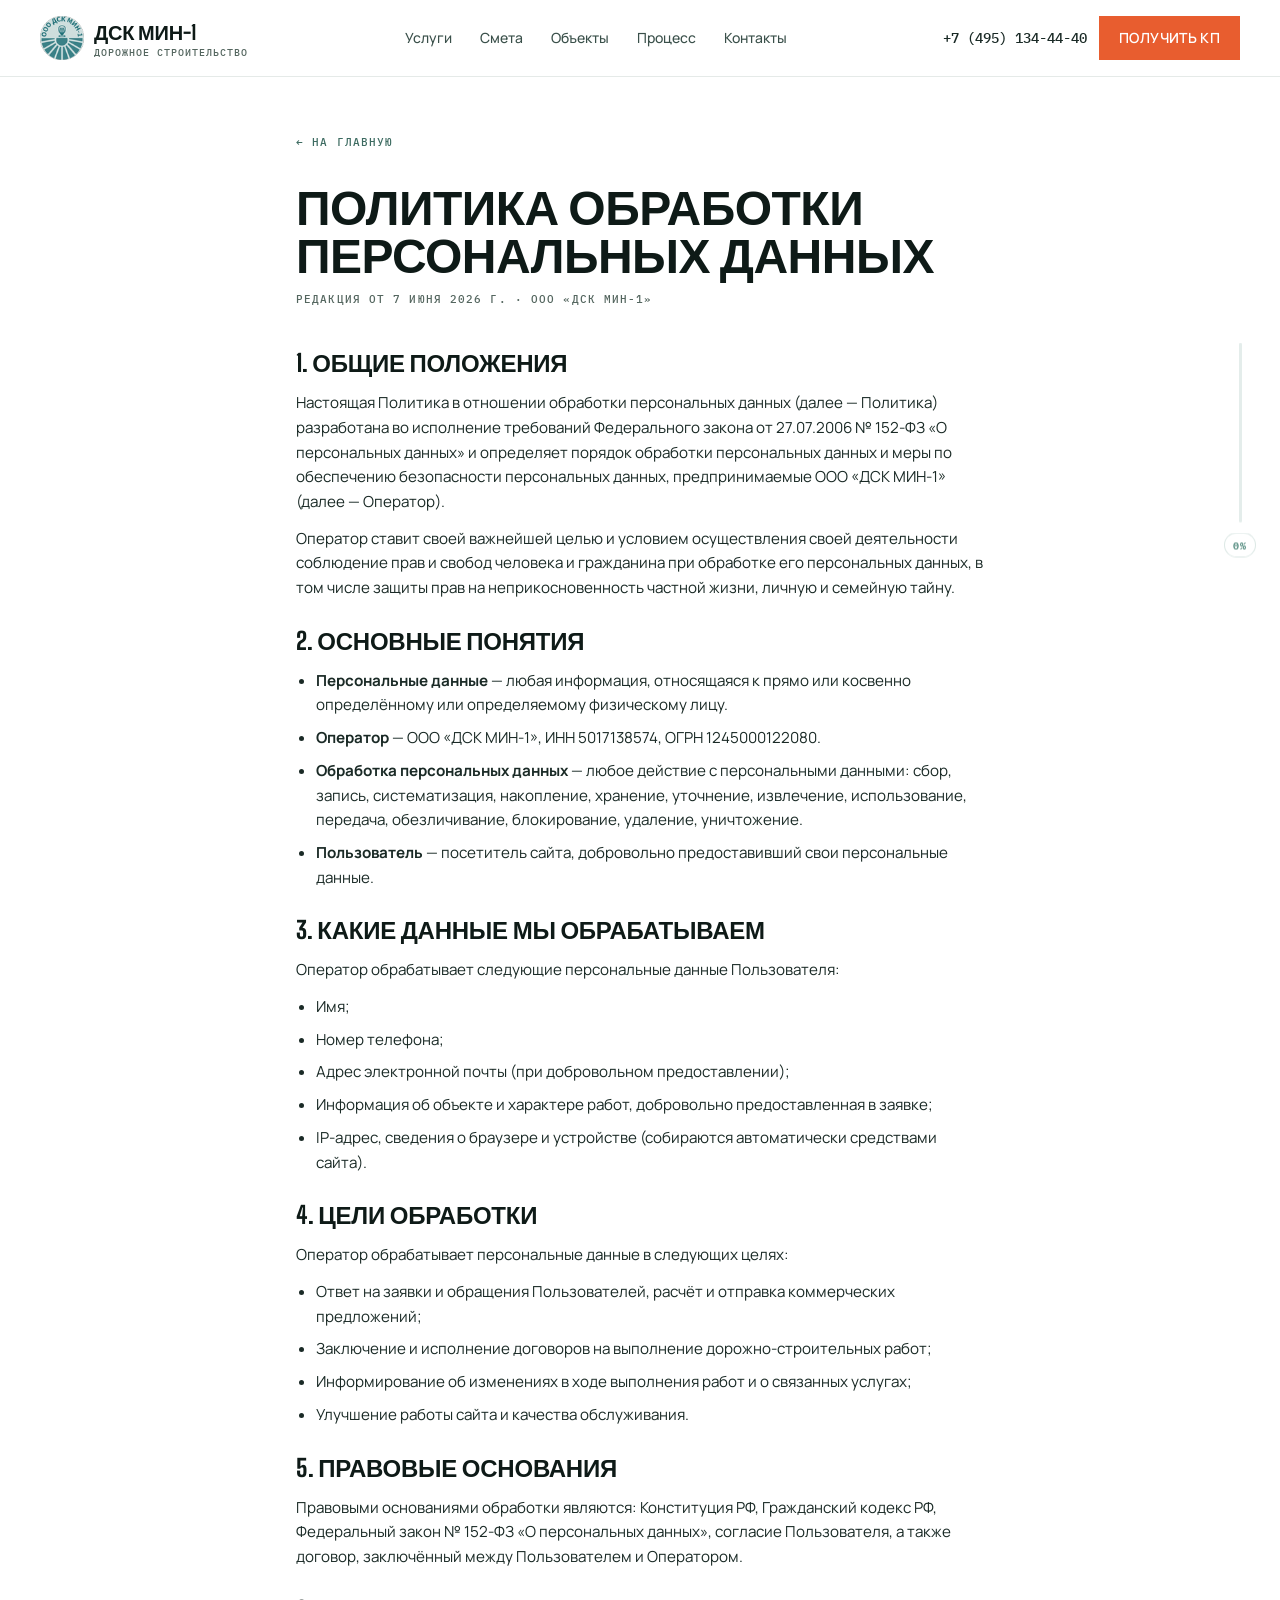
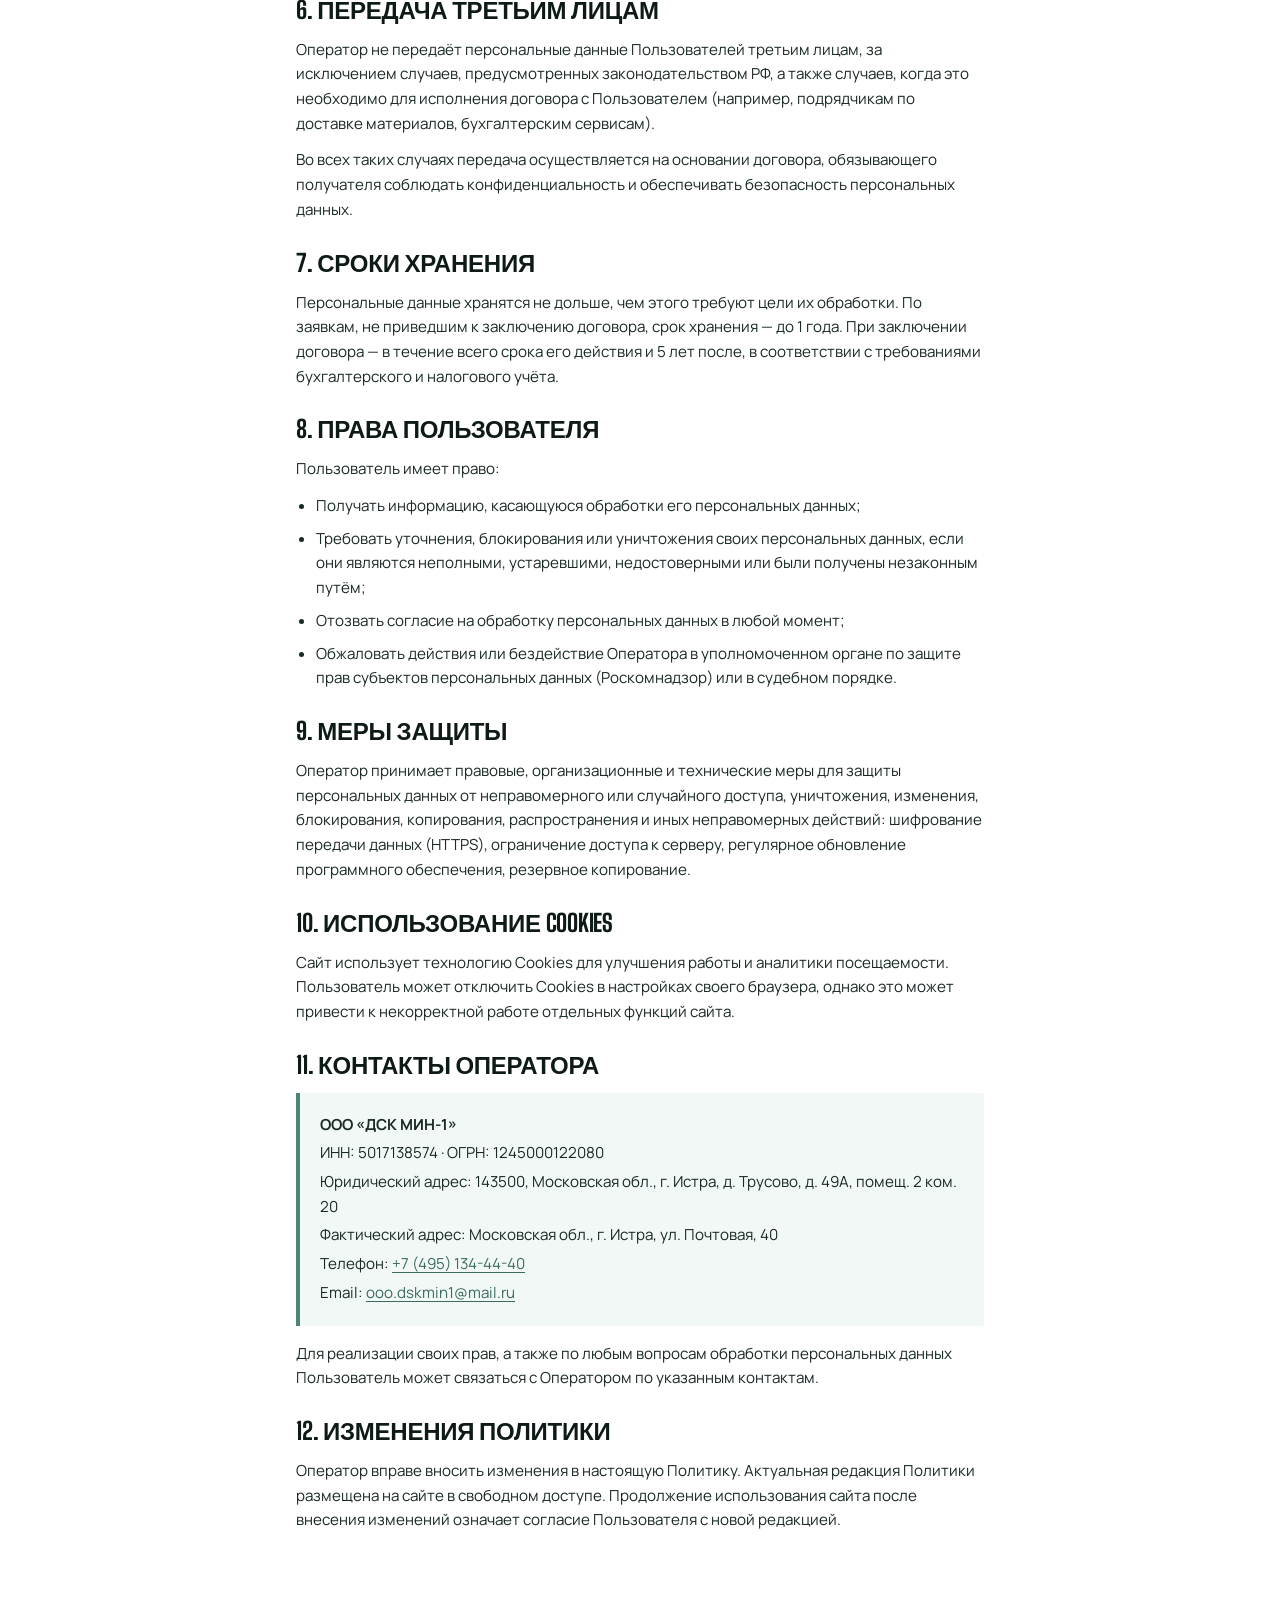
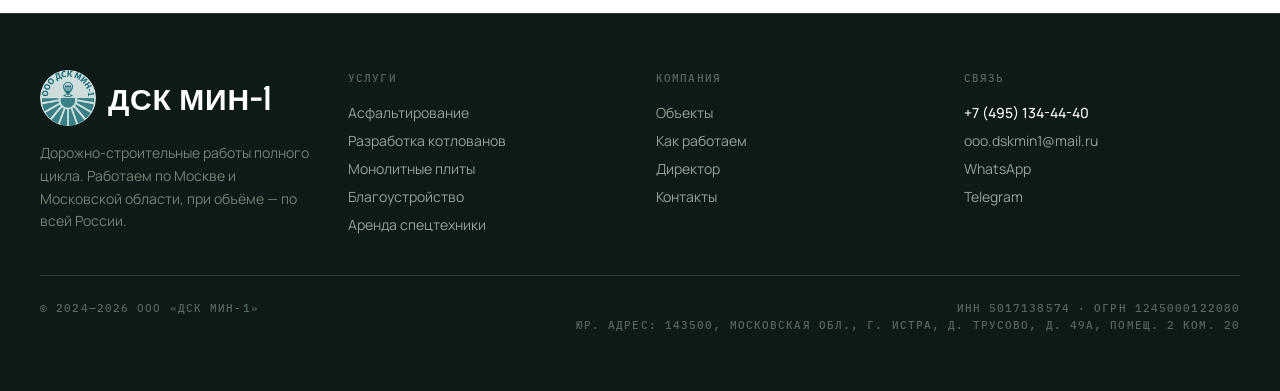
==== commit 53a3266a: "v18" ====
--- a/privacy/index.html
+++ b/privacy/index.html
@@ -1,9 +1,9 @@
 <!DOCTYPE html><html lang="ru"> <head><meta charset="UTF-8"><meta name="viewport" content="width=device-width, initial-scale=1.0, viewport-fit=cover"><meta name="theme-color" content="#0F1A1D"><meta name="format-detection" content="telephone=no"><meta name="robots" content="index, follow, max-image-preview:large, max-snippet:-1, max-video-preview:-1"><meta name="author" content="ООО «ДСК МИН-1»"><meta name="generator" content="Astro v5.18.1"><meta http-equiv="X-UA-Compatible" content="IE=edge"><!-- Geo tags для региональной выдачи --><meta name="geo.region" content="RU-MOS"><meta name="geo.placename" content="Истра, Московская область"><meta name="geo.position" content="55.9138;36.8681"><meta name="ICBM" content="55.9138, 36.8681"><title>Политика обработки персональных данных — ДСК МИН-1</title><meta name="description" content="Политика обработки и защиты персональных данных ООО «ДСК МИН-1»."><link rel="canonical" href="https://dskmin1.ru/privacy/"><!-- LCP preload: первый Hero-слайд. Responsive через imagesrcset.
-       На главной даёт прирост LCP ~300-600ms. --><!-- Favicons / PWA icons --><link rel="icon" type="image/x-icon" href="/favicon.ico"><link rel="icon" type="image/png" sizes="16x16" href="/brand/favicon-16.png"><link rel="icon" type="image/png" sizes="32x32" href="/brand/favicon-32.png"><link rel="icon" type="image/png" sizes="192x192" href="/brand/favicon-192.png"><link rel="apple-touch-icon" sizes="180x180" href="/brand/apple-touch-icon.png"><!-- Open Graph --><meta property="og:type" content="website"><meta property="og:title" content="Политика обработки персональных данных — ДСК МИН-1"><meta property="og:description" content="Политика обработки и защиты персональных данных ООО «ДСК МИН-1»."><meta property="og:image" content="https://dskmin1.ru/brand/og-preview.png"><meta property="og:image:width" content="1200"><meta property="og:image:height" content="630"><meta property="og:locale" content="ru_RU"><!-- Twitter Card --><meta name="twitter:card" content="summary_large_image"><meta name="twitter:title" content="Политика обработки персональных данных — ДСК МИН-1"><meta name="twitter:description" content="Политика обработки и защиты персональных данных ООО «ДСК МИН-1»."><meta name="twitter:image" content="https://dskmin1.ru/brand/og-preview.png"><!-- Preconnect for fonts --><link rel="preconnect" href="https://fonts.googleapis.com"><link rel="preconnect" href="https://fonts.gstatic.com" crossorigin><!-- display=swap уже в URL — даёт FOIT-free загрузку. media=print + onload — отложенная загрузка без блокировки. --><link rel="preload" as="style" href="https://fonts.googleapis.com/css2?family=Big+Shoulders+Display:wght@600;700;800;900&family=IBM+Plex+Mono:wght@400;500&family=Manrope:wght@300;400;500;600;700;800&display=swap"><link href="https://fonts.googleapis.com/css2?family=Big+Shoulders+Display:wght@600;700;800;900&family=IBM+Plex+Mono:wght@400;500&family=Manrope:wght@300;400;500;600;700;800&display=swap" rel="stylesheet"><!-- Schema.org LocalBusiness --><script type="application/ld+json">{"@context":"https://schema.org","@type":"GeneralContractor","@id":"https://dskmin1.ru/privacy/#organization","name":"ООО «ДСК МИН-1»","alternateName":"ДСК МИН-1","description":"Политика обработки и защиты персональных данных ООО «ДСК МИН-1».","telephone":"+7 (985) 172-22-71","email":"ooo.dskmin1@mail.ru","url":"https://dskmin1.ru/privacy/","logo":"https://dskmin1.ru/brand/logo-circle-1024.png","image":"https://dskmin1.ru/brand/og-preview.png","foundingDate":"2024","address":{"@type":"PostalAddress","streetAddress":"ул. Почтовая, 40","addressLocality":"Истра","addressRegion":"Московская область","postalCode":"143500","addressCountry":"RU"},"geo":{"@type":"GeoCoordinates","latitude":55.9138,"longitude":36.8681},"openingHoursSpecification":{"@type":"OpeningHoursSpecification","dayOfWeek":["Monday","Tuesday","Wednesday","Thursday","Friday","Saturday","Sunday"],"opens":"08:00","closes":"20:00"},"areaServed":[{"@type":"State","name":"Московская область"},{"@type":"City","name":"Москва"}],"sameAs":["https://wa.me/79851722271","https://t.me/stroi_DSK1"],"contactPoint":{"@type":"ContactPoint","telephone":"+7 (985) 172-22-71","contactType":"sales","areaServed":"RU","availableLanguage":"Russian"},"identifier":[{"@type":"PropertyValue","propertyID":"ИНН","value":"5017138574"},{"@type":"PropertyValue","propertyID":"ОГРН","value":"1245000122080"}]}</script><!-- Schema.org Organization (для логотипа в выдаче) --><script type="application/ld+json">{"@context":"https://schema.org","@type":"Organization","name":"ООО «ДСК МИН-1»","url":"https://dskmin1.ru/","logo":"https://dskmin1.ru/brand/logo-circle-1024.png"}</script><!-- Schema.org WebSite (для sitelinks search box) --><script type="application/ld+json">{"@context":"https://schema.org","@type":"WebSite","name":"ДСК МИН-1","url":"https://dskmin1.ru/","inLanguage":"ru-RU"}</script><link rel="stylesheet" href="/_astro/index.B2sClk6R.css">
+       На главной даёт прирост LCP ~300-600ms. --><!-- Favicons / PWA icons --><link rel="icon" type="image/x-icon" href="/favicon.ico"><link rel="icon" type="image/png" sizes="16x16" href="/brand/favicon-16.png"><link rel="icon" type="image/png" sizes="32x32" href="/brand/favicon-32.png"><link rel="icon" type="image/png" sizes="192x192" href="/brand/favicon-192.png"><link rel="apple-touch-icon" sizes="180x180" href="/brand/apple-touch-icon.png"><!-- Open Graph --><meta property="og:type" content="website"><meta property="og:title" content="Политика обработки персональных данных — ДСК МИН-1"><meta property="og:description" content="Политика обработки и защиты персональных данных ООО «ДСК МИН-1»."><meta property="og:image" content="https://dskmin1.ru/brand/og-preview.png"><meta property="og:image:width" content="1200"><meta property="og:image:height" content="630"><meta property="og:locale" content="ru_RU"><!-- Twitter Card --><meta name="twitter:card" content="summary_large_image"><meta name="twitter:title" content="Политика обработки персональных данных — ДСК МИН-1"><meta name="twitter:description" content="Политика обработки и защиты персональных данных ООО «ДСК МИН-1»."><meta name="twitter:image" content="https://dskmin1.ru/brand/og-preview.png"><!-- Preconnect for fonts --><link rel="preconnect" href="https://fonts.googleapis.com"><link rel="preconnect" href="https://fonts.gstatic.com" crossorigin><!-- display=swap уже в URL — даёт FOIT-free загрузку. media=print + onload — отложенная загрузка без блокировки. --><link rel="preload" as="style" href="https://fonts.googleapis.com/css2?family=Big+Shoulders+Display:wght@600;700;800;900&family=IBM+Plex+Mono:wght@400;500&family=Manrope:wght@300;400;500;600;700;800&display=swap"><link href="https://fonts.googleapis.com/css2?family=Big+Shoulders+Display:wght@600;700;800;900&family=IBM+Plex+Mono:wght@400;500&family=Manrope:wght@300;400;500;600;700;800&display=swap" rel="stylesheet"><!-- Schema.org LocalBusiness --><script type="application/ld+json">{"@context":"https://schema.org","@type":"GeneralContractor","@id":"https://dskmin1.ru/privacy/#organization","name":"ООО «ДСК МИН-1»","alternateName":"ДСК МИН-1","description":"Политика обработки и защиты персональных данных ООО «ДСК МИН-1».","telephone":"+7 (495) 134-44-40","email":"ooo.dskmin1@mail.ru","url":"https://dskmin1.ru/privacy/","logo":"https://dskmin1.ru/brand/logo-circle-1024.png","image":"https://dskmin1.ru/brand/og-preview.png","foundingDate":"2024","address":{"@type":"PostalAddress","streetAddress":"ул. Почтовая, 40","addressLocality":"Истра","addressRegion":"Московская область","postalCode":"143500","addressCountry":"RU"},"geo":{"@type":"GeoCoordinates","latitude":55.9138,"longitude":36.8681},"openingHoursSpecification":{"@type":"OpeningHoursSpecification","dayOfWeek":["Monday","Tuesday","Wednesday","Thursday","Friday","Saturday","Sunday"],"opens":"08:00","closes":"20:00"},"areaServed":[{"@type":"State","name":"Московская область"},{"@type":"City","name":"Москва"}],"sameAs":["https://wa.me/74951344440","https://t.me/stroi_DSK1"],"contactPoint":{"@type":"ContactPoint","telephone":"+7 (495) 134-44-40","contactType":"sales","areaServed":"RU","availableLanguage":"Russian"},"identifier":[{"@type":"PropertyValue","propertyID":"ИНН","value":"5017138574"},{"@type":"PropertyValue","propertyID":"ОГРН","value":"1245000122080"}]}</script><!-- Schema.org Organization (для логотипа в выдаче) --><script type="application/ld+json">{"@context":"https://schema.org","@type":"Organization","name":"ООО «ДСК МИН-1»","url":"https://dskmin1.ru/","logo":"https://dskmin1.ru/brand/logo-circle-1024.png"}</script><!-- Schema.org WebSite (для sitelinks search box) --><script type="application/ld+json">{"@context":"https://schema.org","@type":"WebSite","name":"ДСК МИН-1","url":"https://dskmin1.ru/","inLanguage":"ru-RU"}</script><link rel="stylesheet" href="/_astro/index.BBo-LDpt.css">
 <style>.prose-dsk[data-astro-cid-fb3qbcs3] h2[data-astro-cid-fb3qbcs3]{letter-spacing:-.01em}.prose-dsk[data-astro-cid-fb3qbcs3] p[data-astro-cid-fb3qbcs3],.prose-dsk[data-astro-cid-fb3qbcs3] li[data-astro-cid-fb3qbcs3]{font-size:.95rem}.prose-dsk[data-astro-cid-fb3qbcs3] a[data-astro-cid-fb3qbcs3]{color:#3d6b61;text-decoration:underline;text-underline-offset:3px}.prose-dsk[data-astro-cid-fb3qbcs3] a[data-astro-cid-fb3qbcs3]:hover{color:#2b4843}
-</style></head> <body>  <a href="#main-content" class="skip-link">Перейти к содержимому</a> <header class="fixed top-0 left-0 right-0 z-50 border-b border-ink-100 bg-white/85 backdrop-blur-lg"> <div class="container-x flex items-center justify-between gap-4 py-3 md:py-4"> <!-- Logo --> <a href="/" class="flex items-center gap-2.5 shrink-0" aria-label="ДСК МИН-1"> <img src="/brand/logo-circle-64.png" srcset="/brand/logo-circle-64.png 1x, /brand/logo-circle-96.png 1.5x, /brand/favicon-192.png 2x" alt="ДСК МИН-1" width="44" height="44" class="w-10 h-10 md:w-11 md:h-11 shrink-0"> <div class="flex flex-col leading-none"> <span class="display text-lg md:text-xl text-ink-900">ДСК МИН-1</span> <span class="mono-tag text-ink-500 text-[10px] mt-0.5 hidden sm:block">Дорожное строительство</span> </div> </a> <!-- Desktop nav --> <nav class="hidden lg:flex items-center gap-7" aria-label="Основная навигация"> <a href="#services" class="text-sm text-ink-600 hover:text-mint-700 transition-colors font-medium"> Услуги </a><a href="#calc" class="text-sm text-ink-600 hover:text-mint-700 transition-colors font-medium"> Смета </a><a href="#cases" class="text-sm text-ink-600 hover:text-mint-700 transition-colors font-medium"> Объекты </a><a href="#process" class="text-sm text-ink-600 hover:text-mint-700 transition-colors font-medium"> Процесс </a><a href="#contact" class="text-sm text-ink-600 hover:text-mint-700 transition-colors font-medium"> Контакты </a> </nav> <!-- CTA block --> <div class="flex items-center gap-2 md:gap-3"> <a href="tel:+79851722271" class="hidden md:block font-mono text-sm font-medium text-ink-800 hover:text-mint-700 transition-colors whitespace-nowrap"> +7 (985) 172-22-71 </a> <a href="#contact" data-headlight class="hidden sm:inline-flex items-center gap-2 bg-amber-600 text-white font-semibold text-xs md:text-sm uppercase tracking-wide px-4 md:px-5 py-2.5 md:py-3 hover:bg-amber-700 transition-colors">
+</style></head> <body>  <a href="#main-content" class="skip-link">Перейти к содержимому</a> <header class="fixed top-0 left-0 right-0 z-50 border-b border-ink-100 bg-white/85 backdrop-blur-lg"> <div class="container-x flex items-center justify-between gap-4 py-3 md:py-4"> <!-- Logo --> <a href="/" class="flex items-center gap-2.5 shrink-0" aria-label="ДСК МИН-1"> <img src="/brand/logo-circle-64.png" srcset="/brand/logo-circle-64.png 1x, /brand/logo-circle-96.png 1.5x, /brand/favicon-192.png 2x" alt="ДСК МИН-1" width="44" height="44" class="w-10 h-10 md:w-11 md:h-11 shrink-0"> <div class="flex flex-col leading-none"> <span class="display text-lg md:text-xl text-ink-900">ДСК МИН-1</span> <span class="mono-tag text-ink-500 text-[10px] mt-0.5 hidden sm:block">Дорожное строительство</span> </div> </a> <!-- Desktop nav --> <nav class="hidden lg:flex items-center gap-7" aria-label="Основная навигация"> <a href="#services" class="text-sm text-ink-600 hover:text-mint-700 transition-colors font-medium"> Услуги </a><a href="#calc" class="text-sm text-ink-600 hover:text-mint-700 transition-colors font-medium"> Смета </a><a href="#cases" class="text-sm text-ink-600 hover:text-mint-700 transition-colors font-medium"> Объекты </a><a href="#process" class="text-sm text-ink-600 hover:text-mint-700 transition-colors font-medium"> Процесс </a><a href="#contact" class="text-sm text-ink-600 hover:text-mint-700 transition-colors font-medium"> Контакты </a> </nav> <!-- CTA block --> <div class="flex items-center gap-2 md:gap-3"> <a href="tel:+74951344440" class="hidden md:block font-mono text-sm font-medium text-ink-800 hover:text-mint-700 transition-colors whitespace-nowrap"> +7 (495) 134-44-40 </a> <a href="#contact" data-headlight class="hidden sm:inline-flex items-center gap-2 bg-amber-600 text-white font-semibold text-xs md:text-sm uppercase tracking-wide px-4 md:px-5 py-2.5 md:py-3 hover:bg-amber-700 transition-colors">
 Получить КП
-</a> <button id="navToggle" class="lg:hidden flex flex-col justify-center items-center gap-1.5 w-11 h-11 border border-ink-200 hover:border-ink-400 transition-colors" aria-label="Открыть меню"> <span class="block w-5 h-0.5 bg-ink-900 transition-all origin-center"></span> <span class="block w-5 h-0.5 bg-ink-900 transition-all origin-center"></span> <span class="block w-5 h-0.5 bg-ink-900 transition-all origin-center"></span> </button> </div> </div> </header> <!-- Mobile menu overlay --> <div id="mobileMenu" class="fixed inset-0 z-40 bg-white translate-x-full transition-transform duration-300 ease-out lg:hidden overflow-y-auto"> <div class="pt-20 pb-10 px-6 flex flex-col h-full"> <nav class="flex flex-col gap-1" aria-label="Мобильная навигация"> <a href="#services" data-mobile-link class="display text-3xl text-ink-900 py-4 border-b border-ink-100 hover:text-mint-700 transition-colors"> Услуги </a><a href="#calc" data-mobile-link class="display text-3xl text-ink-900 py-4 border-b border-ink-100 hover:text-mint-700 transition-colors"> Смета </a><a href="#cases" data-mobile-link class="display text-3xl text-ink-900 py-4 border-b border-ink-100 hover:text-mint-700 transition-colors"> Объекты </a><a href="#process" data-mobile-link class="display text-3xl text-ink-900 py-4 border-b border-ink-100 hover:text-mint-700 transition-colors"> Процесс </a><a href="#contact" data-mobile-link class="display text-3xl text-ink-900 py-4 border-b border-ink-100 hover:text-mint-700 transition-colors"> Контакты </a> </nav> <div class="mt-auto pt-10 space-y-3"> <a href="tel:+79851722271" class="block text-amber-600 font-semibold text-lg"> +7 (985) 172-22-71 </a> <a href="mailto:ooo.dskmin1@mail.ru" class="block text-ink-700 text-sm">
+</a> <button id="navToggle" class="lg:hidden flex flex-col justify-center items-center gap-1.5 w-11 h-11 border border-ink-200 hover:border-ink-400 transition-colors" aria-label="Открыть меню"> <span class="block w-5 h-0.5 bg-ink-900 transition-all origin-center"></span> <span class="block w-5 h-0.5 bg-ink-900 transition-all origin-center"></span> <span class="block w-5 h-0.5 bg-ink-900 transition-all origin-center"></span> </button> </div> </div> </header> <!-- Mobile menu overlay --> <div id="mobileMenu" class="fixed inset-0 z-40 bg-white translate-x-full transition-transform duration-300 ease-out lg:hidden overflow-y-auto"> <div class="pt-20 pb-10 px-6 flex flex-col h-full"> <nav class="flex flex-col gap-1" aria-label="Мобильная навигация"> <a href="#services" data-mobile-link class="display text-3xl text-ink-900 py-4 border-b border-ink-100 hover:text-mint-700 transition-colors"> Услуги </a><a href="#calc" data-mobile-link class="display text-3xl text-ink-900 py-4 border-b border-ink-100 hover:text-mint-700 transition-colors"> Смета </a><a href="#cases" data-mobile-link class="display text-3xl text-ink-900 py-4 border-b border-ink-100 hover:text-mint-700 transition-colors"> Объекты </a><a href="#process" data-mobile-link class="display text-3xl text-ink-900 py-4 border-b border-ink-100 hover:text-mint-700 transition-colors"> Процесс </a><a href="#contact" data-mobile-link class="display text-3xl text-ink-900 py-4 border-b border-ink-100 hover:text-mint-700 transition-colors"> Контакты </a> </nav> <div class="mt-auto pt-10 space-y-3"> <a href="tel:+74951344440" class="block text-amber-600 font-semibold text-lg"> +7 (495) 134-44-40 </a> <a href="mailto:ooo.dskmin1@mail.ru" class="block text-ink-700 text-sm">
 ooo.dskmin1@mail.ru
 </a> <div class="mono-tag text-ink-500 pt-3"> Без выходных · 8:00—20:00 </div> </div> </div> </div> <script type="module">const l=document.getElementById("navToggle"),e=document.getElementById("mobileMenu"),r=document.body;if(l&&e){const[n,a,o]=l.querySelectorAll("span"),t=()=>{e.classList.add("translate-x-full"),r.classList.remove("overflow-hidden"),n.style.transform="",a.style.opacity="",o.style.transform=""},c=()=>{e.classList.remove("translate-x-full"),r.classList.add("overflow-hidden"),n.style.transform="translateY(8px) rotate(45deg)",a.style.opacity="0",o.style.transform="translateY(-8px) rotate(-45deg)"};l.addEventListener("click",()=>{e.classList.contains("translate-x-full")?c():t()}),e.querySelectorAll("[data-mobile-link]").forEach(s=>{s.addEventListener("click",t)}),document.addEventListener("keydown",s=>{s.key==="Escape"&&t()})}</script> <main id="main-content" class="pt-24 md:pt-32 pb-14 md:pb-20 bg-white" data-astro-cid-fb3qbcs3> <div class="container-x max-w-3xl" data-astro-cid-fb3qbcs3> <a href="/" class="mono-tag text-mint-700 hover:text-mint-900 inline-flex items-center gap-2 mb-8" data-astro-cid-fb3qbcs3>
 ← На главную
@@ -44,7 +44,7 @@
 Сайт использует технологию Cookies для улучшения работы и аналитики посещаемости.
             Пользователь может отключить Cookies в настройках своего браузера, однако это может
             привести к некорректной работе отдельных функций сайта.
-</p> </section> <section data-astro-cid-fb3qbcs3> <h2 class="display text-xl md:text-2xl text-ink-900 mb-3" data-astro-cid-fb3qbcs3>11. Контакты Оператора</h2> <div class="bg-mint-50 border-l-4 border-mint-600 px-5 py-5 mt-3 space-y-1" data-astro-cid-fb3qbcs3> <p data-astro-cid-fb3qbcs3><strong data-astro-cid-fb3qbcs3>ООО «ДСК МИН-1»</strong></p> <p data-astro-cid-fb3qbcs3>ИНН: 5017138574 · ОГРН: 1245000122080</p> <p data-astro-cid-fb3qbcs3>Юридический адрес: 143500, Московская обл., г. Истра, д. Трусово, д. 49А, помещ. 2 ком. 20</p> <p data-astro-cid-fb3qbcs3>Фактический адрес: Московская обл., г. Истра, ул. Почтовая, 40</p> <p data-astro-cid-fb3qbcs3>Телефон: <a href="tel:+79851722271" class="text-mint-700 hover:underline" data-astro-cid-fb3qbcs3>+7 (985) 172-22-71</a></p> <p data-astro-cid-fb3qbcs3>Email: <a href="mailto:ooo.dskmin1@mail.ru" class="text-mint-700 hover:underline" data-astro-cid-fb3qbcs3>ooo.dskmin1@mail.ru</a></p> </div> <p class="mt-4" data-astro-cid-fb3qbcs3>
+</p> </section> <section data-astro-cid-fb3qbcs3> <h2 class="display text-xl md:text-2xl text-ink-900 mb-3" data-astro-cid-fb3qbcs3>11. Контакты Оператора</h2> <div class="bg-mint-50 border-l-4 border-mint-600 px-5 py-5 mt-3 space-y-1" data-astro-cid-fb3qbcs3> <p data-astro-cid-fb3qbcs3><strong data-astro-cid-fb3qbcs3>ООО «ДСК МИН-1»</strong></p> <p data-astro-cid-fb3qbcs3>ИНН: 5017138574 · ОГРН: 1245000122080</p> <p data-astro-cid-fb3qbcs3>Юридический адрес: 143500, Московская обл., г. Истра, д. Трусово, д. 49А, помещ. 2 ком. 20</p> <p data-astro-cid-fb3qbcs3>Фактический адрес: Московская обл., г. Истра, ул. Почтовая, 40</p> <p data-astro-cid-fb3qbcs3>Телефон: <a href="tel:+74951344440" class="text-mint-700 hover:underline" data-astro-cid-fb3qbcs3>+7 (495) 134-44-40</a></p> <p data-astro-cid-fb3qbcs3>Email: <a href="mailto:ooo.dskmin1@mail.ru" class="text-mint-700 hover:underline" data-astro-cid-fb3qbcs3>ooo.dskmin1@mail.ru</a></p> </div> <p class="mt-4" data-astro-cid-fb3qbcs3>
 Для реализации своих прав, а также по любым вопросам обработки персональных данных
             Пользователь может связаться с Оператором по указанным контактам.
 </p> </section> <section data-astro-cid-fb3qbcs3> <h2 class="display text-xl md:text-2xl text-ink-900 mb-3" data-astro-cid-fb3qbcs3>12. Изменения Политики</h2> <p data-astro-cid-fb3qbcs3>
@@ -52,6 +52,6 @@
             размещена на сайте в свободном доступе. Продолжение использования сайта после внесения
             изменений означает согласие Пользователя с новой редакцией.
 </p> </section> </div> </div> </main> <footer class="bg-ink-900 text-white border-t border-ink-700 py-10 md:py-14 relative"> <div class="container-x"> <div class="grid gap-8 md:grid-cols-2 lg:grid-cols-4 mb-10"> <!-- Brand --> <div> <div class="flex items-center gap-3 mb-4"> <img src="/brand/logo-circle-96.png" srcset="/brand/logo-circle-96.png 1x, /brand/favicon-192.png 2x" alt="ДСК МИН-1" width="56" height="56" class="w-14 h-14 shrink-0" loading="lazy"> <div class="display text-3xl tracking-wide leading-none">ДСК МИН-1</div> </div> <p class="text-sm text-ink-400 leading-relaxed max-w-xs"> Дорожно-строительные работы полного цикла. Работаем по Москве и Московской области, при объёме — по всей России.
-</p> </div> <!-- Services --> <div> <h5 class="mono-tag text-ink-500 mb-4">Услуги</h5> <ul class="space-y-2 text-sm"> <li><a href="#services" class="text-ink-300 hover:text-amber-400 transition-colors">Асфальтирование</a></li> <li><a href="#services" class="text-ink-300 hover:text-amber-400 transition-colors">Разработка котлованов</a></li> <li><a href="#services" class="text-ink-300 hover:text-amber-400 transition-colors">Монолитные плиты</a></li> <li><a href="#services" class="text-ink-300 hover:text-amber-400 transition-colors">Благоустройство</a></li> <li><a href="#services" class="text-ink-300 hover:text-amber-400 transition-colors">Аренда спецтехники</a></li> </ul> </div> <!-- Company --> <div> <h5 class="mono-tag text-ink-500 mb-4">Компания</h5> <ul class="space-y-2 text-sm"> <li><a href="#cases" class="text-ink-300 hover:text-amber-400 transition-colors">Объекты</a></li> <li><a href="#process" class="text-ink-300 hover:text-amber-400 transition-colors">Как работаем</a></li> <li><a href="#director" class="text-ink-300 hover:text-amber-400 transition-colors">Директор</a></li> <li><a href="#contact" class="text-ink-300 hover:text-amber-400 transition-colors">Контакты</a></li> </ul> </div> <!-- Contacts --> <div> <h5 class="mono-tag text-ink-500 mb-4">Связь</h5> <ul class="space-y-2 text-sm"> <li><a href="tel:+79851722271" class="text-white font-medium hover:text-amber-400 transition-colors">+7 (985) 172-22-71</a></li> <li><a href="mailto:ooo.dskmin1@mail.ru" class="text-ink-300 hover:text-amber-400 transition-colors">ooo.dskmin1@mail.ru</a></li> <li><a href="https://wa.me/79851722271" target="_blank" rel="noopener" class="text-ink-300 hover:text-amber-400 transition-colors">WhatsApp</a></li> <li><a href="https://t.me/stroi_DSK1" target="_blank" rel="noopener" class="text-ink-300 hover:text-amber-400 transition-colors">Telegram</a></li> </ul> </div> </div> <!-- Bottom bar --> <div class="border-t border-ink-700 pt-6 flex flex-col md:flex-row justify-between gap-3 mono-tag text-ink-500 text-[10px] md:text-[11px] leading-relaxed"> <div>© 2024—2026 ООО «ДСК МИН-1»</div> <div class="md:text-right">
+</p> </div> <!-- Services --> <div> <h5 class="mono-tag text-ink-500 mb-4">Услуги</h5> <ul class="space-y-2 text-sm"> <li><a href="#services" class="text-ink-300 hover:text-amber-400 transition-colors">Асфальтирование</a></li> <li><a href="#services" class="text-ink-300 hover:text-amber-400 transition-colors">Разработка котлованов</a></li> <li><a href="#services" class="text-ink-300 hover:text-amber-400 transition-colors">Монолитные плиты</a></li> <li><a href="#services" class="text-ink-300 hover:text-amber-400 transition-colors">Благоустройство</a></li> <li><a href="#services" class="text-ink-300 hover:text-amber-400 transition-colors">Аренда спецтехники</a></li> </ul> </div> <!-- Company --> <div> <h5 class="mono-tag text-ink-500 mb-4">Компания</h5> <ul class="space-y-2 text-sm"> <li><a href="#cases" class="text-ink-300 hover:text-amber-400 transition-colors">Объекты</a></li> <li><a href="#process" class="text-ink-300 hover:text-amber-400 transition-colors">Как работаем</a></li> <li><a href="#director" class="text-ink-300 hover:text-amber-400 transition-colors">Директор</a></li> <li><a href="#contact" class="text-ink-300 hover:text-amber-400 transition-colors">Контакты</a></li> </ul> </div> <!-- Contacts --> <div> <h5 class="mono-tag text-ink-500 mb-4">Связь</h5> <ul class="space-y-2 text-sm"> <li><a href="tel:+74951344440" class="text-white font-medium hover:text-amber-400 transition-colors">+7 (495) 134-44-40</a></li> <li><a href="mailto:ooo.dskmin1@mail.ru" class="text-ink-300 hover:text-amber-400 transition-colors">ooo.dskmin1@mail.ru</a></li> <li><a href="https://wa.me/74951344440" target="_blank" rel="noopener" class="text-ink-300 hover:text-amber-400 transition-colors">WhatsApp</a></li> <li><a href="https://t.me/stroi_DSK1" target="_blank" rel="noopener" class="text-ink-300 hover:text-amber-400 transition-colors">Telegram</a></li> </ul> </div> </div> <!-- Bottom bar --> <div class="border-t border-ink-700 pt-6 flex flex-col md:flex-row justify-between gap-3 mono-tag text-ink-500 text-[10px] md:text-[11px] leading-relaxed"> <div>© 2024—2026 ООО «ДСК МИН-1»</div> <div class="md:text-right">
 ИНН 5017138574 · ОГРН 1245000122080<br>
 Юр. адрес: 143500, Московская обл., г. Истра, д. Трусово, д. 49А, помещ. 2 ком. 20 </div> </div> </div> </footer> <!-- Mobile sticky CTA — только на страницах где есть блок #contact -->   <script type="module" src="/_astro/Base.astro_astro_type_script_index_0_lang.BFzvaL-X.js"></script> </body> </html> 
--- a/_astro/index.BBo-LDpt.css
+++ b/_astro/index.BBo-LDpt.css
@@ -0,0 +1 @@
+*,:before,:after{--tw-border-spacing-x: 0;--tw-border-spacing-y: 0;--tw-translate-x: 0;--tw-translate-y: 0;--tw-rotate: 0;--tw-skew-x: 0;--tw-skew-y: 0;--tw-scale-x: 1;--tw-scale-y: 1;--tw-pan-x: ;--tw-pan-y: ;--tw-pinch-zoom: ;--tw-scroll-snap-strictness: proximity;--tw-gradient-from-position: ;--tw-gradient-via-position: ;--tw-gradient-to-position: ;--tw-ordinal: ;--tw-slashed-zero: ;--tw-numeric-figure: ;--tw-numeric-spacing: ;--tw-numeric-fraction: ;--tw-ring-inset: ;--tw-ring-offset-width: 0px;--tw-ring-offset-color: #fff;--tw-ring-color: rgb(59 130 246 / .5);--tw-ring-offset-shadow: 0 0 #0000;--tw-ring-shadow: 0 0 #0000;--tw-shadow: 0 0 #0000;--tw-shadow-colored: 0 0 #0000;--tw-blur: ;--tw-brightness: ;--tw-contrast: ;--tw-grayscale: ;--tw-hue-rotate: ;--tw-invert: ;--tw-saturate: ;--tw-sepia: ;--tw-drop-shadow: ;--tw-backdrop-blur: ;--tw-backdrop-brightness: ;--tw-backdrop-contrast: ;--tw-backdrop-grayscale: ;--tw-backdrop-hue-rotate: ;--tw-backdrop-invert: ;--tw-backdrop-opacity: ;--tw-backdrop-saturate: ;--tw-backdrop-sepia: ;--tw-contain-size: ;--tw-contain-layout: ;--tw-contain-paint: ;--tw-contain-style: }::backdrop{--tw-border-spacing-x: 0;--tw-border-spacing-y: 0;--tw-translate-x: 0;--tw-translate-y: 0;--tw-rotate: 0;--tw-skew-x: 0;--tw-skew-y: 0;--tw-scale-x: 1;--tw-scale-y: 1;--tw-pan-x: ;--tw-pan-y: ;--tw-pinch-zoom: ;--tw-scroll-snap-strictness: proximity;--tw-gradient-from-position: ;--tw-gradient-via-position: ;--tw-gradient-to-position: ;--tw-ordinal: ;--tw-slashed-zero: ;--tw-numeric-figure: ;--tw-numeric-spacing: ;--tw-numeric-fraction: ;--tw-ring-inset: ;--tw-ring-offset-width: 0px;--tw-ring-offset-color: #fff;--tw-ring-color: rgb(59 130 246 / .5);--tw-ring-offset-shadow: 0 0 #0000;--tw-ring-shadow: 0 0 #0000;--tw-shadow: 0 0 #0000;--tw-shadow-colored: 0 0 #0000;--tw-blur: ;--tw-brightness: ;--tw-contrast: ;--tw-grayscale: ;--tw-hue-rotate: ;--tw-invert: ;--tw-saturate: ;--tw-sepia: ;--tw-drop-shadow: ;--tw-backdrop-blur: ;--tw-backdrop-brightness: ;--tw-backdrop-contrast: ;--tw-backdrop-grayscale: ;--tw-backdrop-hue-rotate: ;--tw-backdrop-invert: ;--tw-backdrop-opacity: ;--tw-backdrop-saturate: ;--tw-backdrop-sepia: ;--tw-contain-size: ;--tw-contain-layout: ;--tw-contain-paint: ;--tw-contain-style: }*,:before,:after{box-sizing:border-box;border-width:0;border-style:solid;border-color:#e5e7eb}:before,:after{--tw-content: ""}html,:host{line-height:1.5;-webkit-text-size-adjust:100%;-moz-tab-size:4;-o-tab-size:4;tab-size:4;font-family:Manrope,system-ui,sans-serif;font-feature-settings:normal;font-variation-settings:normal;-webkit-tap-highlight-color:transparent}body{margin:0;line-height:inherit}hr{height:0;color:inherit;border-top-width:1px}abbr:where([title]){-webkit-text-decoration:underline dotted;text-decoration:underline dotted}h1,h2,h3,h4,h5,h6{font-size:inherit;font-weight:inherit}a{color:inherit;text-decoration:inherit}b,strong{font-weight:bolder}code,kbd,samp,pre{font-family:IBM Plex Mono,ui-monospace,monospace;font-feature-settings:normal;font-variation-settings:normal;font-size:1em}small{font-size:80%}sub,sup{font-size:75%;line-height:0;position:relative;vertical-align:baseline}sub{bottom:-.25em}sup{top:-.5em}table{text-indent:0;border-color:inherit;border-collapse:collapse}button,input,optgroup,select,textarea{font-family:inherit;font-feature-settings:inherit;font-variation-settings:inherit;font-size:100%;font-weight:inherit;line-height:inherit;letter-spacing:inherit;color:inherit;margin:0;padding:0}button,select{text-transform:none}button,input:where([type=button]),input:where([type=reset]),input:where([type=submit]){-webkit-appearance:button;background-color:transparent;background-image:none}:-moz-focusring{outline:auto}:-moz-ui-invalid{box-shadow:none}progress{vertical-align:baseline}::-webkit-inner-spin-button,::-webkit-outer-spin-button{height:auto}[type=search]{-webkit-appearance:textfield;outline-offset:-2px}::-webkit-search-decoration{-webkit-appearance:none}::-webkit-file-upload-button{-webkit-appearance:button;font:inherit}summary{display:list-item}blockquote,dl,dd,h1,h2,h3,h4,h5,h6,hr,figure,p,pre{margin:0}fieldset{margin:0;padding:0}legend{padding:0}ol,ul,menu{list-style:none;margin:0;padding:0}dialog{padding:0}textarea{resize:vertical}input::-moz-placeholder,textarea::-moz-placeholder{opacity:1;color:#9ca3af}input::placeholder,textarea::placeholder{opacity:1;color:#9ca3af}button,[role=button]{cursor:pointer}:disabled{cursor:default}img,svg,video,canvas,audio,iframe,embed,object{display:block;vertical-align:middle}img,video{max-width:100%;height:auto}[hidden]:where(:not([hidden=until-found])){display:none}html{-webkit-text-size-adjust:100%;scroll-behavior:smooth}body{--tw-bg-opacity: 1;background-color:rgb(246 248 247 / var(--tw-bg-opacity, 1));font-family:Manrope,system-ui,sans-serif;--tw-text-opacity: 1;color:rgb(14 26 23 / var(--tw-text-opacity, 1));-webkit-font-smoothing:antialiased;-moz-osx-font-smoothing:grayscale}:root{--side: 1rem}@media(min-width:680px){:root{--side: 2rem}}@media(min-width:1100px){:root{--side: 2.5rem}}.display{word-break:keep-all;overflow-wrap:normal;hyphens:none}*:focus{outline:none}*:focus-visible{outline:2px solid #F59E0B;outline-offset:2px;border-radius:2px}a:focus-visible,button:focus-visible{outline:2px solid #F59E0B;outline-offset:3px}.skip-link{position:absolute;left:0;top:0;padding:12px 20px;background:#0f1a1d;color:#fff;font-weight:600;text-decoration:none;transform:translateY(-100%);z-index:9999;transition:transform .15s ease-out}.skip-link:focus{transform:translateY(0)}.container{width:100%}@media(min-width:640px){.container{max-width:640px}}@media(min-width:768px){.container{max-width:768px}}@media(min-width:1024px){.container{max-width:1024px}}@media(min-width:1280px){.container{max-width:1280px}}@media(min-width:1536px){.container{max-width:1536px}}.container-x{max-width:1440px;margin-inline:auto;padding-inline:var(--side)}.display{font-family:Big Shoulders Display,sans-serif;font-weight:800;letter-spacing:-.01em;line-height:.9;text-transform:uppercase}.mono-tag{font-family:IBM Plex Mono,monospace;font-size:.69rem;letter-spacing:.1em;text-transform:uppercase;font-weight:500}.wip-block{position:relative;outline:2px dashed #E85D2F40;outline-offset:4px}.wip-block:before{content:"WIP";position:absolute;top:-10px;right:8px;background:#e85d2f;color:#fff;font-family:IBM Plex Mono,monospace;font-size:9px;font-weight:600;padding:2px 6px;letter-spacing:.1em;z-index:10}.sr-only{position:absolute;width:1px;height:1px;padding:0;margin:-1px;overflow:hidden;clip:rect(0,0,0,0);white-space:nowrap;border-width:0}.pointer-events-none{pointer-events:none}.\!visible{visibility:visible!important}.visible{visibility:visible}.fixed{position:fixed}.absolute{position:absolute}.relative{position:relative}.sticky{position:sticky}.inset-0{inset:0}.inset-x-0{left:0;right:0}.inset-y-0{top:0;bottom:0}.-left-2{left:-.5rem}.-right-3{right:-.75rem}.-top-2{top:-.5rem}.-top-3{top:-.75rem}.bottom-0{bottom:0}.bottom-0\.5{bottom:.125rem}.bottom-1{bottom:.25rem}.bottom-2{bottom:.5rem}.bottom-3{bottom:.75rem}.bottom-4{bottom:1rem}.bottom-5{bottom:1.25rem}.left-0{left:0}.left-3{left:.75rem}.left-4{left:1rem}.left-5{left:1.25rem}.right-0{right:0}.right-1{right:.25rem}.right-2{right:.5rem}.right-3{right:.75rem}.right-4{right:1rem}.right-5{right:1.25rem}.top-0{top:0}.top-1\/2{top:50%}.top-3{top:.75rem}.top-4{top:1rem}.top-5{top:1.25rem}.-z-0{z-index:0}.z-10{z-index:10}.z-20{z-index:20}.z-40{z-index:40}.z-50{z-index:50}.z-\[100\]{z-index:100}.z-\[110\]{z-index:110}.col-span-1{grid-column:span 1 / span 1}.col-span-2{grid-column:span 2 / span 2}.-mx-2{margin-left:-.5rem;margin-right:-.5rem}.mx-auto{margin-left:auto;margin-right:auto}.-mt-1{margin-top:-.25rem}.mb-1{margin-bottom:.25rem}.mb-1\.5{margin-bottom:.375rem}.mb-10{margin-bottom:2.5rem}.mb-2{margin-bottom:.5rem}.mb-3{margin-bottom:.75rem}.mb-4{margin-bottom:1rem}.mb-5{margin-bottom:1.25rem}.mb-6{margin-bottom:1.5rem}.mb-8{margin-bottom:2rem}.ml-0\.5{margin-left:.125rem}.mr-2{margin-right:.5rem}.mt-0\.5{margin-top:.125rem}.mt-1\.5{margin-top:.375rem}.mt-10{margin-top:2.5rem}.mt-2{margin-top:.5rem}.mt-3{margin-top:.75rem}.mt-4{margin-top:1rem}.mt-6{margin-top:1.5rem}.mt-7{margin-top:1.75rem}.mt-auto{margin-top:auto}.block{display:block}.inline-block{display:inline-block}.inline{display:inline}.flex{display:flex}.inline-flex{display:inline-flex}.grid{display:grid}.hidden{display:none}.aspect-\[16\/9\]{aspect-ratio:16/9}.aspect-video{aspect-ratio:16 / 9}.h-0\.5{height:.125rem}.h-1\.5{height:.375rem}.h-10{height:2.5rem}.h-11{height:2.75rem}.h-12{height:3rem}.h-14{height:3.5rem}.h-16{height:4rem}.h-2{height:.5rem}.h-2\.5{height:.625rem}.h-20{height:5rem}.h-3{height:.75rem}.h-32{height:8rem}.h-5{height:1.25rem}.h-6{height:1.5rem}.h-7{height:1.75rem}.h-8{height:2rem}.h-auto{height:auto}.h-full{height:100%}.max-h-full{max-height:100%}.min-h-\[260px\]{min-height:260px}.min-h-\[40px\]{min-height:40px}.min-h-\[640px\]{min-height:640px}.min-h-\[70vh\]{min-height:70vh}.min-h-full{min-height:100%}.w-0{width:0px}.w-10{width:2.5rem}.w-11{width:2.75rem}.w-12{width:3rem}.w-14{width:3.5rem}.w-16{width:4rem}.w-2{width:.5rem}.w-2\.5{width:.625rem}.w-20{width:5rem}.w-3{width:.75rem}.w-32{width:8rem}.w-5{width:1.25rem}.w-6{width:1.5rem}.w-7{width:1.75rem}.w-8{width:2rem}.w-full{width:100%}.min-w-0{min-width:0px}.min-w-\[240px\]{min-width:240px}.min-w-min{min-width:-moz-min-content;min-width:min-content}.max-w-2xl{max-width:42rem}.max-w-3xl{max-width:48rem}.max-w-4xl{max-width:56rem}.max-w-5xl{max-width:64rem}.max-w-\[1000px\]{max-width:1000px}.max-w-full{max-width:100%}.max-w-lg{max-width:32rem}.max-w-sm{max-width:24rem}.max-w-xl{max-width:36rem}.max-w-xs{max-width:20rem}.flex-1{flex:1 1 0%}.shrink-0{flex-shrink:0}.flex-grow{flex-grow:1}.caption-top{caption-side:top}.caption-bottom{caption-side:bottom}.origin-center{transform-origin:center}.-translate-y-1\/2{--tw-translate-y: -50%;transform:translate(var(--tw-translate-x),var(--tw-translate-y)) rotate(var(--tw-rotate)) skew(var(--tw-skew-x)) skewY(var(--tw-skew-y)) scaleX(var(--tw-scale-x)) scaleY(var(--tw-scale-y))}.translate-x-full{--tw-translate-x: 100%;transform:translate(var(--tw-translate-x),var(--tw-translate-y)) rotate(var(--tw-rotate)) skew(var(--tw-skew-x)) skewY(var(--tw-skew-y)) scaleX(var(--tw-scale-x)) scaleY(var(--tw-scale-y))}.translate-y-0{--tw-translate-y: 0px;transform:translate(var(--tw-translate-x),var(--tw-translate-y)) rotate(var(--tw-rotate)) skew(var(--tw-skew-x)) skewY(var(--tw-skew-y)) scaleX(var(--tw-scale-x)) scaleY(var(--tw-scale-y))}.translate-y-4{--tw-translate-y: 1rem;transform:translate(var(--tw-translate-x),var(--tw-translate-y)) rotate(var(--tw-rotate)) skew(var(--tw-skew-x)) skewY(var(--tw-skew-y)) scaleX(var(--tw-scale-x)) scaleY(var(--tw-scale-y))}.-rotate-1{--tw-rotate: -1deg;transform:translate(var(--tw-translate-x),var(--tw-translate-y)) rotate(var(--tw-rotate)) skew(var(--tw-skew-x)) skewY(var(--tw-skew-y)) scaleX(var(--tw-scale-x)) scaleY(var(--tw-scale-y))}.transform{transform:translate(var(--tw-translate-x),var(--tw-translate-y)) rotate(var(--tw-rotate)) skew(var(--tw-skew-x)) skewY(var(--tw-skew-y)) scaleX(var(--tw-scale-x)) scaleY(var(--tw-scale-y))}@keyframes pulse{50%{opacity:.5}}.animate-pulse{animation:pulse 2s cubic-bezier(.4,0,.6,1) infinite}.cursor-pointer{cursor:pointer}.cursor-zoom-in{cursor:zoom-in}.select-none{-webkit-user-select:none;-moz-user-select:none;user-select:none}.resize-none{resize:none}.resize{resize:both}.list-disc{list-style-type:disc}.list-none{list-style-type:none}.grid-cols-2{grid-template-columns:repeat(2,minmax(0,1fr))}.grid-cols-\[60px_1fr\]{grid-template-columns:60px 1fr}.flex-col{flex-direction:column}.flex-wrap{flex-wrap:wrap}.items-start{align-items:flex-start}.items-end{align-items:flex-end}.items-center{align-items:center}.items-baseline{align-items:baseline}.justify-end{justify-content:flex-end}.justify-center{justify-content:center}.justify-between{justify-content:space-between}.gap-1{gap:.25rem}.gap-1\.5{gap:.375rem}.gap-10{gap:2.5rem}.gap-2{gap:.5rem}.gap-2\.5{gap:.625rem}.gap-3{gap:.75rem}.gap-4{gap:1rem}.gap-5{gap:1.25rem}.gap-6{gap:1.5rem}.gap-7{gap:1.75rem}.gap-8{gap:2rem}.gap-px{gap:1px}.gap-x-3{-moz-column-gap:.75rem;column-gap:.75rem}.gap-x-6{-moz-column-gap:1.5rem;column-gap:1.5rem}.gap-y-1{row-gap:.25rem}.gap-y-10{row-gap:2.5rem}.space-y-1>:not([hidden])~:not([hidden]){--tw-space-y-reverse: 0;margin-top:calc(.25rem * calc(1 - var(--tw-space-y-reverse)));margin-bottom:calc(.25rem * var(--tw-space-y-reverse))}.space-y-12>:not([hidden])~:not([hidden]){--tw-space-y-reverse: 0;margin-top:calc(3rem * calc(1 - var(--tw-space-y-reverse)));margin-bottom:calc(3rem * var(--tw-space-y-reverse))}.space-y-2>:not([hidden])~:not([hidden]){--tw-space-y-reverse: 0;margin-top:calc(.5rem * calc(1 - var(--tw-space-y-reverse)));margin-bottom:calc(.5rem * var(--tw-space-y-reverse))}.space-y-2\.5>:not([hidden])~:not([hidden]){--tw-space-y-reverse: 0;margin-top:calc(.625rem * calc(1 - var(--tw-space-y-reverse)));margin-bottom:calc(.625rem * var(--tw-space-y-reverse))}.space-y-3>:not([hidden])~:not([hidden]){--tw-space-y-reverse: 0;margin-top:calc(.75rem * calc(1 - var(--tw-space-y-reverse)));margin-bottom:calc(.75rem * var(--tw-space-y-reverse))}.space-y-4>:not([hidden])~:not([hidden]){--tw-space-y-reverse: 0;margin-top:calc(1rem * calc(1 - var(--tw-space-y-reverse)));margin-bottom:calc(1rem * var(--tw-space-y-reverse))}.space-y-5>:not([hidden])~:not([hidden]){--tw-space-y-reverse: 0;margin-top:calc(1.25rem * calc(1 - var(--tw-space-y-reverse)));margin-bottom:calc(1.25rem * var(--tw-space-y-reverse))}.space-y-6>:not([hidden])~:not([hidden]){--tw-space-y-reverse: 0;margin-top:calc(1.5rem * calc(1 - var(--tw-space-y-reverse)));margin-bottom:calc(1.5rem * var(--tw-space-y-reverse))}.divide-y>:not([hidden])~:not([hidden]){--tw-divide-y-reverse: 0;border-top-width:calc(1px * calc(1 - var(--tw-divide-y-reverse)));border-bottom-width:calc(1px * var(--tw-divide-y-reverse))}.divide-ink-100>:not([hidden])~:not([hidden]){--tw-divide-opacity: 1;border-color:rgb(229 234 232 / var(--tw-divide-opacity, 1))}.divide-ink-200>:not([hidden])~:not([hidden]){--tw-divide-opacity: 1;border-color:rgb(192 203 197 / var(--tw-divide-opacity, 1))}.divide-ink-700>:not([hidden])~:not([hidden]){--tw-divide-opacity: 1;border-color:rgb(40 58 53 / var(--tw-divide-opacity, 1))}.self-start{align-self:flex-start}.overflow-hidden{overflow:hidden}.overflow-x-auto{overflow-x:auto}.overflow-y-auto{overflow-y:auto}.whitespace-nowrap{white-space:nowrap}.whitespace-pre-line{white-space:pre-line}.break-words{overflow-wrap:break-word}.rounded-full{border-radius:9999px}.border{border-width:1px}.border-2{border-width:2px}.border-y{border-top-width:1px;border-bottom-width:1px}.border-b{border-bottom-width:1px}.border-b-2{border-bottom-width:2px}.border-l-2{border-left-width:2px}.border-l-4{border-left-width:4px}.border-r-2{border-right-width:2px}.border-t{border-top-width:1px}.border-t-2{border-top-width:2px}.border-dashed{border-style:dashed}.\!border-amber-500{--tw-border-opacity: 1 !important;border-color:rgb(242 123 10 / var(--tw-border-opacity, 1))!important}.\!border-mint-700{--tw-border-opacity: 1 !important;border-color:rgb(61 107 97 / var(--tw-border-opacity, 1))!important}.border-amber-200{--tw-border-opacity: 1;border-color:rgb(255 210 138 / var(--tw-border-opacity, 1))}.border-amber-400{--tw-border-opacity: 1;border-color:rgb(255 154 28 / var(--tw-border-opacity, 1))}.border-amber-600{--tw-border-opacity: 1;border-color:rgb(232 93 47 / var(--tw-border-opacity, 1))}.border-ink-100{--tw-border-opacity: 1;border-color:rgb(229 234 232 / var(--tw-border-opacity, 1))}.border-ink-200{--tw-border-opacity: 1;border-color:rgb(192 203 197 / var(--tw-border-opacity, 1))}.border-ink-300{--tw-border-opacity: 1;border-color:rgb(147 161 153 / var(--tw-border-opacity, 1))}.border-ink-700{--tw-border-opacity: 1;border-color:rgb(40 58 53 / var(--tw-border-opacity, 1))}.border-ink-700\/50{border-color:#283a3580}.border-ink-700\/60{border-color:#283a3599}.border-ink-800{--tw-border-opacity: 1;border-color:rgb(26 42 38 / var(--tw-border-opacity, 1))}.border-ink-900{--tw-border-opacity: 1;border-color:rgb(14 26 23 / var(--tw-border-opacity, 1))}.border-mint-200{--tw-border-opacity: 1;border-color:rgb(191 221 212 / var(--tw-border-opacity, 1))}.border-mint-300{--tw-border-opacity: 1;border-color:rgb(168 207 196 / var(--tw-border-opacity, 1))}.border-mint-500{--tw-border-opacity: 1;border-color:rgb(95 160 145 / var(--tw-border-opacity, 1))}.border-mint-600{--tw-border-opacity: 1;border-color:rgb(74 133 120 / var(--tw-border-opacity, 1))}.border-mint-800{--tw-border-opacity: 1;border-color:rgb(51 86 80 / var(--tw-border-opacity, 1))}.border-transparent{border-color:transparent}.border-white{--tw-border-opacity: 1;border-color:rgb(255 255 255 / var(--tw-border-opacity, 1))}.border-white\/20{border-color:#fff3}.border-white\/30{border-color:#ffffff4d}.border-white\/40{border-color:#fff6}.bg-amber-400{--tw-bg-opacity: 1;background-color:rgb(255 154 28 / var(--tw-bg-opacity, 1))}.bg-amber-50{--tw-bg-opacity: 1;background-color:rgb(255 248 236 / var(--tw-bg-opacity, 1))}.bg-amber-50\/30{background-color:#fff8ec4d}.bg-amber-500{--tw-bg-opacity: 1;background-color:rgb(242 123 10 / var(--tw-bg-opacity, 1))}.bg-amber-600{--tw-bg-opacity: 1;background-color:rgb(232 93 47 / var(--tw-bg-opacity, 1))}.bg-black\/60{background-color:#0009}.bg-black\/95{background-color:#000000f2}.bg-ink-100{--tw-bg-opacity: 1;background-color:rgb(229 234 232 / var(--tw-bg-opacity, 1))}.bg-ink-200{--tw-bg-opacity: 1;background-color:rgb(192 203 197 / var(--tw-bg-opacity, 1))}.bg-ink-50{--tw-bg-opacity: 1;background-color:rgb(246 248 247 / var(--tw-bg-opacity, 1))}.bg-ink-700{--tw-bg-opacity: 1;background-color:rgb(40 58 53 / var(--tw-bg-opacity, 1))}.bg-ink-800{--tw-bg-opacity: 1;background-color:rgb(26 42 38 / var(--tw-bg-opacity, 1))}.bg-ink-800\/50{background-color:#1a2a2680}.bg-ink-900{--tw-bg-opacity: 1;background-color:rgb(14 26 23 / var(--tw-bg-opacity, 1))}.bg-ink-900\/55{background-color:#0e1a178c}.bg-ink-900\/70{background-color:#0e1a17b3}.bg-ink-900\/80{background-color:#0e1a17cc}.bg-ink-900\/90{background-color:#0e1a17e6}.bg-mint-50{--tw-bg-opacity: 1;background-color:rgb(241 248 246 / var(--tw-bg-opacity, 1))}.bg-mint-500{--tw-bg-opacity: 1;background-color:rgb(95 160 145 / var(--tw-bg-opacity, 1))}.bg-mint-700{--tw-bg-opacity: 1;background-color:rgb(61 107 97 / var(--tw-bg-opacity, 1))}.bg-white{--tw-bg-opacity: 1;background-color:rgb(255 255 255 / var(--tw-bg-opacity, 1))}.bg-white\/10{background-color:#ffffff1a}.bg-white\/30{background-color:#ffffff4d}.bg-white\/5{background-color:#ffffff0d}.bg-white\/85{background-color:#ffffffd9}.bg-white\/90{background-color:#ffffffe6}.bg-white\/95{background-color:#fffffff2}.bg-gradient-to-br{background-image:linear-gradient(to bottom right,var(--tw-gradient-stops))}.bg-gradient-to-r{background-image:linear-gradient(to right,var(--tw-gradient-stops))}.bg-gradient-to-t{background-image:linear-gradient(to top,var(--tw-gradient-stops))}.from-ink-900{--tw-gradient-from: #0E1A17 var(--tw-gradient-from-position);--tw-gradient-to: rgb(14 26 23 / 0) var(--tw-gradient-to-position);--tw-gradient-stops: var(--tw-gradient-from), var(--tw-gradient-to)}.from-ink-900\/45{--tw-gradient-from: rgb(14 26 23 / .45) var(--tw-gradient-from-position);--tw-gradient-to: rgb(14 26 23 / 0) var(--tw-gradient-to-position);--tw-gradient-stops: var(--tw-gradient-from), var(--tw-gradient-to)}.from-ink-900\/90{--tw-gradient-from: rgb(14 26 23 / .9) var(--tw-gradient-from-position);--tw-gradient-to: rgb(14 26 23 / 0) var(--tw-gradient-to-position);--tw-gradient-stops: var(--tw-gradient-from), var(--tw-gradient-to)}.from-mint-50{--tw-gradient-from: #F1F8F6 var(--tw-gradient-from-position);--tw-gradient-to: rgb(241 248 246 / 0) var(--tw-gradient-to-position);--tw-gradient-stops: var(--tw-gradient-from), var(--tw-gradient-to)}.from-mint-600{--tw-gradient-from: #4A8578 var(--tw-gradient-from-position);--tw-gradient-to: rgb(74 133 120 / 0) var(--tw-gradient-to-position);--tw-gradient-stops: var(--tw-gradient-from), var(--tw-gradient-to)}.via-ink-900\/35{--tw-gradient-to: rgb(14 26 23 / 0) var(--tw-gradient-to-position);--tw-gradient-stops: var(--tw-gradient-from), rgb(14 26 23 / .35) var(--tw-gradient-via-position), var(--tw-gradient-to)}.via-ink-900\/40{--tw-gradient-to: rgb(14 26 23 / 0) var(--tw-gradient-to-position);--tw-gradient-stops: var(--tw-gradient-from), rgb(14 26 23 / .4) var(--tw-gradient-via-position), var(--tw-gradient-to)}.via-transparent{--tw-gradient-to: rgb(0 0 0 / 0) var(--tw-gradient-to-position);--tw-gradient-stops: var(--tw-gradient-from), transparent var(--tw-gradient-via-position), var(--tw-gradient-to)}.to-ink-900\/10{--tw-gradient-to: rgb(14 26 23 / .1) var(--tw-gradient-to-position)}.to-ink-900\/5{--tw-gradient-to: rgb(14 26 23 / .05) var(--tw-gradient-to-position)}.to-mint-100\/60{--tw-gradient-to: rgb(224 238 234 / .6) var(--tw-gradient-to-position)}.to-mint-800{--tw-gradient-to: #335650 var(--tw-gradient-to-position)}.to-transparent{--tw-gradient-to: transparent var(--tw-gradient-to-position)}.object-contain{-o-object-fit:contain;object-fit:contain}.object-cover{-o-object-fit:cover;object-fit:cover}.p-2{padding:.5rem}.p-3{padding:.75rem}.p-5{padding:1.25rem}.p-6{padding:1.5rem}.p-7{padding:1.75rem}.px-1\.5{padding-left:.375rem;padding-right:.375rem}.px-2{padding-left:.5rem;padding-right:.5rem}.px-3{padding-left:.75rem;padding-right:.75rem}.px-4{padding-left:1rem;padding-right:1rem}.px-5{padding-left:1.25rem;padding-right:1.25rem}.px-6{padding-left:1.5rem;padding-right:1.5rem}.px-7{padding-left:1.75rem;padding-right:1.75rem}.px-8{padding-left:2rem;padding-right:2rem}.py-0\.5{padding-top:.125rem;padding-bottom:.125rem}.py-1{padding-top:.25rem;padding-bottom:.25rem}.py-1\.5{padding-top:.375rem;padding-bottom:.375rem}.py-10{padding-top:2.5rem;padding-bottom:2.5rem}.py-14{padding-top:3.5rem;padding-bottom:3.5rem}.py-2{padding-top:.5rem;padding-bottom:.5rem}.py-2\.5{padding-top:.625rem;padding-bottom:.625rem}.py-3{padding-top:.75rem;padding-bottom:.75rem}.py-3\.5{padding-top:.875rem;padding-bottom:.875rem}.py-4{padding-top:1rem;padding-bottom:1rem}.py-5{padding-top:1.25rem;padding-bottom:1.25rem}.py-7{padding-top:1.75rem;padding-bottom:1.75rem}.py-8{padding-top:2rem;padding-bottom:2rem}.pb-10{padding-bottom:2.5rem}.pb-14{padding-bottom:3.5rem}.pb-16{padding-bottom:4rem}.pb-4{padding-bottom:1rem}.pb-6{padding-bottom:1.5rem}.pl-12{padding-left:3rem}.pl-4{padding-left:1rem}.pl-5{padding-left:1.25rem}.pr-2{padding-right:.5rem}.pt-0\.5{padding-top:.125rem}.pt-10{padding-top:2.5rem}.pt-2{padding-top:.5rem}.pt-20{padding-top:5rem}.pt-24{padding-top:6rem}.pt-3{padding-top:.75rem}.pt-4{padding-top:1rem}.pt-5{padding-top:1.25rem}.pt-6{padding-top:1.5rem}.text-left{text-align:left}.text-center{text-align:center}.font-mono{font-family:IBM Plex Mono,ui-monospace,monospace}.text-2xl{font-size:1.5rem;line-height:2rem}.text-3xl{font-size:1.875rem;line-height:2.25rem}.text-4xl{font-size:2.25rem;line-height:2.5rem}.text-5xl{font-size:3rem;line-height:1}.text-\[10px\]{font-size:10px}.text-\[32px\]{font-size:32px}.text-base{font-size:1rem;line-height:1.5rem}.text-lg{font-size:1.125rem;line-height:1.75rem}.text-sm{font-size:.875rem;line-height:1.25rem}.text-xl{font-size:1.25rem;line-height:1.75rem}.text-xs{font-size:.75rem;line-height:1rem}.font-bold{font-weight:700}.font-medium{font-weight:500}.font-semibold{font-weight:600}.uppercase{text-transform:uppercase}.normal-case{text-transform:none}.tabular-nums{--tw-numeric-spacing: tabular-nums;font-variant-numeric:var(--tw-ordinal) var(--tw-slashed-zero) var(--tw-numeric-figure) var(--tw-numeric-spacing) var(--tw-numeric-fraction)}.leading-\[0\.95\]{line-height:.95}.leading-\[0\.9\]{line-height:.9}.leading-none{line-height:1}.leading-relaxed{line-height:1.625}.leading-snug{line-height:1.375}.leading-tight{line-height:1.25}.tracking-tight{letter-spacing:-.025em}.tracking-wide{letter-spacing:.025em}.text-amber-300{--tw-text-opacity: 1;color:rgb(255 184 77 / var(--tw-text-opacity, 1))}.text-amber-400{--tw-text-opacity: 1;color:rgb(255 154 28 / var(--tw-text-opacity, 1))}.text-amber-400\/70{color:#ff9a1cb3}.text-amber-400\/90{color:#ff9a1ce6}.text-amber-500{--tw-text-opacity: 1;color:rgb(242 123 10 / var(--tw-text-opacity, 1))}.text-amber-600{--tw-text-opacity: 1;color:rgb(232 93 47 / var(--tw-text-opacity, 1))}.text-amber-700{--tw-text-opacity: 1;color:rgb(201 67 23 / var(--tw-text-opacity, 1))}.text-amber-900{--tw-text-opacity: 1;color:rgb(122 42 16 / var(--tw-text-opacity, 1))}.text-ink-200{--tw-text-opacity: 1;color:rgb(192 203 197 / var(--tw-text-opacity, 1))}.text-ink-300{--tw-text-opacity: 1;color:rgb(147 161 153 / var(--tw-text-opacity, 1))}.text-ink-400{--tw-text-opacity: 1;color:rgb(113 130 121 / var(--tw-text-opacity, 1))}.text-ink-500{--tw-text-opacity: 1;color:rgb(84 102 95 / var(--tw-text-opacity, 1))}.text-ink-600{--tw-text-opacity: 1;color:rgb(58 80 74 / var(--tw-text-opacity, 1))}.text-ink-700{--tw-text-opacity: 1;color:rgb(40 58 53 / var(--tw-text-opacity, 1))}.text-ink-800{--tw-text-opacity: 1;color:rgb(26 42 38 / var(--tw-text-opacity, 1))}.text-ink-900{--tw-text-opacity: 1;color:rgb(14 26 23 / var(--tw-text-opacity, 1))}.text-mint-200{--tw-text-opacity: 1;color:rgb(191 221 212 / var(--tw-text-opacity, 1))}.text-mint-400{--tw-text-opacity: 1;color:rgb(127 182 168 / var(--tw-text-opacity, 1))}.text-mint-700{--tw-text-opacity: 1;color:rgb(61 107 97 / var(--tw-text-opacity, 1))}.text-mint-800{--tw-text-opacity: 1;color:rgb(51 86 80 / var(--tw-text-opacity, 1))}.text-white{--tw-text-opacity: 1;color:rgb(255 255 255 / var(--tw-text-opacity, 1))}.text-white\/70{color:#ffffffb3}.text-white\/80{color:#fffc}.text-white\/85{color:#ffffffd9}.text-white\/90{color:#ffffffe6}.underline{text-decoration-line:underline}.opacity-0{opacity:0}.opacity-100{opacity:1}.opacity-20{opacity:.2}.opacity-30{opacity:.3}.opacity-40{opacity:.4}.opacity-70{opacity:.7}.\!shadow-sm{--tw-shadow: 0 1px 2px 0 rgb(0 0 0 / .05) !important;--tw-shadow-colored: 0 1px 2px 0 var(--tw-shadow-color) !important;box-shadow:var(--tw-ring-offset-shadow, 0 0 #0000),var(--tw-ring-shadow, 0 0 #0000),var(--tw-shadow)!important}.shadow-2xl{--tw-shadow: 0 25px 50px -12px rgb(0 0 0 / .25);--tw-shadow-colored: 0 25px 50px -12px var(--tw-shadow-color);box-shadow:var(--tw-ring-offset-shadow, 0 0 #0000),var(--tw-ring-shadow, 0 0 #0000),var(--tw-shadow)}.shadow-\[0_0_10px_\#5FA091\]{--tw-shadow: 0 0 10px #5FA091;--tw-shadow-colored: 0 0 10px var(--tw-shadow-color);box-shadow:var(--tw-ring-offset-shadow, 0 0 #0000),var(--tw-ring-shadow, 0 0 #0000),var(--tw-shadow)}.shadow-lg{--tw-shadow: 0 10px 15px -3px rgb(0 0 0 / .1), 0 4px 6px -4px rgb(0 0 0 / .1);--tw-shadow-colored: 0 10px 15px -3px var(--tw-shadow-color), 0 4px 6px -4px var(--tw-shadow-color);box-shadow:var(--tw-ring-offset-shadow, 0 0 #0000),var(--tw-ring-shadow, 0 0 #0000),var(--tw-shadow)}.shadow-md{--tw-shadow: 0 4px 6px -1px rgb(0 0 0 / .1), 0 2px 4px -2px rgb(0 0 0 / .1);--tw-shadow-colored: 0 4px 6px -1px var(--tw-shadow-color), 0 2px 4px -2px var(--tw-shadow-color);box-shadow:var(--tw-ring-offset-shadow, 0 0 #0000),var(--tw-ring-shadow, 0 0 #0000),var(--tw-shadow)}.shadow-sm{--tw-shadow: 0 1px 2px 0 rgb(0 0 0 / .05);--tw-shadow-colored: 0 1px 2px 0 var(--tw-shadow-color);box-shadow:var(--tw-ring-offset-shadow, 0 0 #0000),var(--tw-ring-shadow, 0 0 #0000),var(--tw-shadow)}.shadow-amber-600\/20{--tw-shadow-color: rgb(232 93 47 / .2);--tw-shadow: var(--tw-shadow-colored)}.shadow-amber-900\/40{--tw-shadow-color: rgb(122 42 16 / .4);--tw-shadow: var(--tw-shadow-colored)}.shadow-ink-900\/30{--tw-shadow-color: rgb(14 26 23 / .3);--tw-shadow: var(--tw-shadow-colored)}.blur{--tw-blur: blur(8px);filter:var(--tw-blur) var(--tw-brightness) var(--tw-contrast) var(--tw-grayscale) var(--tw-hue-rotate) var(--tw-invert) var(--tw-saturate) var(--tw-sepia) var(--tw-drop-shadow)}.drop-shadow-md{--tw-drop-shadow: drop-shadow(0 4px 3px rgb(0 0 0 / .07)) drop-shadow(0 2px 2px rgb(0 0 0 / .06));filter:var(--tw-blur) var(--tw-brightness) var(--tw-contrast) var(--tw-grayscale) var(--tw-hue-rotate) var(--tw-invert) var(--tw-saturate) var(--tw-sepia) var(--tw-drop-shadow)}.drop-shadow-sm{--tw-drop-shadow: drop-shadow(0 1px 1px rgb(0 0 0 / .05));filter:var(--tw-blur) var(--tw-brightness) var(--tw-contrast) var(--tw-grayscale) var(--tw-hue-rotate) var(--tw-invert) var(--tw-saturate) var(--tw-sepia) var(--tw-drop-shadow)}.drop-shadow-xl{--tw-drop-shadow: drop-shadow(0 20px 13px rgb(0 0 0 / .03)) drop-shadow(0 8px 5px rgb(0 0 0 / .08));filter:var(--tw-blur) var(--tw-brightness) var(--tw-contrast) var(--tw-grayscale) var(--tw-hue-rotate) var(--tw-invert) var(--tw-saturate) var(--tw-sepia) var(--tw-drop-shadow)}.filter{filter:var(--tw-blur) var(--tw-brightness) var(--tw-contrast) var(--tw-grayscale) var(--tw-hue-rotate) var(--tw-invert) var(--tw-saturate) var(--tw-sepia) var(--tw-drop-shadow)}.backdrop-blur-lg{--tw-backdrop-blur: blur(16px);backdrop-filter:var(--tw-backdrop-blur) var(--tw-backdrop-brightness) var(--tw-backdrop-contrast) var(--tw-backdrop-grayscale) var(--tw-backdrop-hue-rotate) var(--tw-backdrop-invert) var(--tw-backdrop-opacity) var(--tw-backdrop-saturate) var(--tw-backdrop-sepia)}.backdrop-blur-sm{--tw-backdrop-blur: blur(4px);backdrop-filter:var(--tw-backdrop-blur) var(--tw-backdrop-brightness) var(--tw-backdrop-contrast) var(--tw-backdrop-grayscale) var(--tw-backdrop-hue-rotate) var(--tw-backdrop-invert) var(--tw-backdrop-opacity) var(--tw-backdrop-saturate) var(--tw-backdrop-sepia)}.transition{transition-property:color,background-color,border-color,text-decoration-color,fill,stroke,opacity,box-shadow,transform,filter,backdrop-filter;transition-timing-function:cubic-bezier(.4,0,.2,1);transition-duration:.15s}.transition-\[width\]{transition-property:width;transition-timing-function:cubic-bezier(.4,0,.2,1);transition-duration:.15s}.transition-all{transition-property:all;transition-timing-function:cubic-bezier(.4,0,.2,1);transition-duration:.15s}.transition-colors{transition-property:color,background-color,border-color,text-decoration-color,fill,stroke;transition-timing-function:cubic-bezier(.4,0,.2,1);transition-duration:.15s}.transition-opacity{transition-property:opacity;transition-timing-function:cubic-bezier(.4,0,.2,1);transition-duration:.15s}.transition-transform{transition-property:transform;transition-timing-function:cubic-bezier(.4,0,.2,1);transition-duration:.15s}.duration-200{transition-duration:.2s}.duration-300{transition-duration:.3s}.ease-linear{transition-timing-function:linear}.ease-out{transition-timing-function:cubic-bezier(0,0,.2,1)}.will-change-transform{will-change:transform}.grain:before{content:"";position:absolute;inset:0;pointer-events:none;opacity:.4;background-image:url("data:image/svg+xml;utf8,<svg xmlns='http://www.w3.org/2000/svg' width='160' height='160'><filter id='n'><feTurbulence type='fractalNoise' baseFrequency='0.9' numOctaves='3' stitchTiles='stitch'/><feColorMatrix values='0 0 0 0 0.05 0 0 0 0 0.05 0 0 0 0 0.05 0 0 0 0.5 0'/></filter><rect width='100%' height='100%' filter='url(%23n)'/></svg>");mix-blend-mode:overlay}::-webkit-scrollbar{width:10px;height:10px}::-webkit-scrollbar-track{background:#e5eae8}::-webkit-scrollbar-thumb{background:#5fa091;border-radius:4px}::-webkit-scrollbar-thumb:hover{background:#4a8578}.reveal-line-init{display:inline-block;position:relative;overflow:hidden}.reveal-line-init:after{content:"";position:absolute;inset:0;background:linear-gradient(90deg,#1a2a26 0% 50%,#283a35 50% 100%);transform:translate(0);transition:transform .9s cubic-bezier(.65,0,.35,1);transition-delay:var(--reveal-delay, 0ms);pointer-events:none;z-index:2}.reveal-line-init:before{content:"";position:absolute;inset:0;background-image:repeating-linear-gradient(90deg,#FFD23D 0,#FFD23D 20px,transparent 20px,transparent 40px);background-size:100% 4px;background-position:center;background-repeat:no-repeat;opacity:0;transition:opacity .4s ease;transition-delay:calc(var(--reveal-delay, 0ms) + .2s);pointer-events:none;z-index:1}.reveal-line-go:after{transform:translate(105%)}.reveal-line-go:before{opacity:0}.road-progress{position:fixed;right:24px;top:50%;transform:translateY(-50%);z-index:30;pointer-events:none;display:flex;flex-direction:column;align-items:center;gap:10px;opacity:0;animation:fadeInProgress .6s 1s forwards}@keyframes fadeInProgress{to{opacity:1}}.road-progress-track{position:relative;width:3px;height:180px;background:#4a857826;border-radius:2px;overflow:hidden}.road-progress-fill{position:absolute;top:0;left:0;right:0;height:0;background-image:repeating-linear-gradient(to bottom,#E85D2F 0,#E85D2F 12px,transparent 12px,transparent 20px);transition:height .12s linear}.road-progress-label{font-family:IBM Plex Mono,monospace;font-size:10px;letter-spacing:.08em;color:#4a8578;font-weight:600;padding:4px 8px;background:#ffffffe6;backdrop-filter:blur(8px);border:1px solid rgba(74,133,120,.2);border-radius:20px;white-space:nowrap}@media(max-width:1023px){.road-progress{display:none}}.case-scoop-init{opacity:0;transform:translate3d(-40px,16px,0);transition:opacity .7s cubic-bezier(.2,.9,.35,1),transform .7s cubic-bezier(.2,.9,.35,1);box-shadow:0 0 #0e1a1700}.case-scoop-in{opacity:1;transform:translateZ(0)}.cursor-headlight{position:fixed;top:0;left:0;width:120px;height:120px;margin-left:-60px;margin-top:-60px;background:radial-gradient(circle,#ffb84d66,#ffb84d33 30%,#ffb84d00 70%);pointer-events:none;opacity:0;transition:opacity .2s ease;z-index:9999;mix-blend-mode:multiply;will-change:transform}.cursor-headlight-active{opacity:1}@media(pointer:coarse),(max-width:1023px){.cursor-headlight{display:none}}[data-parallax]{will-change:transform}@media(prefers-reduced-motion:reduce){*,*:before,*:after{animation-duration:.001ms!important;animation-iteration-count:1!important;transition-duration:.001ms!important;scroll-behavior:auto!important}.reveal-line-init:after,.reveal-line-init:before{display:none}.case-scoop-init{opacity:1;transform:none}.road-progress,.cursor-headlight{display:none}.animate-marquee{animation:none!important}.split-char{opacity:1!important;transform:none!important}.section-init{opacity:1!important;transform:none!important;filter:none!important}}.magnetic-btn{transform:translate3d(var(--mx, 0),var(--my, 0),0);transition:transform .12s ease-out,background-color .2s ease,box-shadow .2s ease;will-change:transform}.split-word{display:inline-block;white-space:nowrap}.split-char{display:inline-block;opacity:0;transform:translateY(28px) rotate(6deg);transition:opacity .5s cubic-bezier(.2,.85,.35,1),transform .7s cubic-bezier(.2,.85,.35,1);transition-delay:var(--char-delay, 0ms)}.split-text-in .split-char{opacity:1;transform:translateY(0) rotate(0)}header{transition:padding .32s cubic-bezier(.2,.85,.35,1),background-color .32s ease,box-shadow .32s ease,backdrop-filter .32s ease}header.header-compact{padding-top:0;padding-bottom:0;box-shadow:0 2px 20px #0e1a170f;background:#fffffff2}header.header-compact>div{padding-top:.5rem;padding-bottom:.5rem;transition:padding .32s cubic-bezier(.2,.85,.35,1)}header.header-compact img{width:32px!important;height:32px!important;transition:width .32s ease,height .32s ease}header img{transition:width .32s ease,height .32s ease}.section-init{opacity:0;transform:translateY(40px);filter:blur(6px);transition:opacity .9s cubic-bezier(.2,.85,.35,1),transform .9s cubic-bezier(.2,.85,.35,1),filter .9s cubic-bezier(.2,.85,.35,1)}.section-in{opacity:1;transform:translateY(0);filter:blur(0)}#calcTotal{display:inline-block;transition:transform .2s ease,color .2s ease}#calcTotal.digit-flip{animation:digitBounce .5s cubic-bezier(.2,.9,.35,1)}@keyframes digitBounce{0%{transform:translateY(0) scale(1);color:#4a8578}30%{transform:translateY(-6px) scale(1.03);color:#e85d2f}to{transform:translateY(0) scale(1);color:#335650}}[data-tilt]{will-change:transform;transform-style:preserve-3d}#caseModalContent{box-shadow:0 20px 60px #0e1a1766,0 5px 20px #0e1a1740}#caseModalClose:active{transform:scale(.92)}.thumb-item.thumb-active{border-color:#e85d2f!important}.thumb-item.thumb-active img{opacity:1!important}#caseModalCaptionBox.caption-bottom{bottom:0;padding-top:4rem;padding-bottom:1rem;background:linear-gradient(to top,rgba(26,42,38,.92) 0%,rgba(26,42,38,.6) 50%,transparent 100%)}#caseModalCaptionBox.caption-top{top:0;padding-top:.75rem;padding-bottom:3rem;background:linear-gradient(to bottom,rgba(26,42,38,.92) 0%,rgba(26,42,38,.55) 55%,transparent 100%)}#caseModalThumbs::-webkit-scrollbar{height:6px}#caseModalThumbs::-webkit-scrollbar-track{background:#1a2a26}#caseModalThumbs::-webkit-scrollbar-thumb{background:#3a504a}.last\:mb-0:last-child{margin-bottom:0}.hover\:-translate-y-0\.5:hover{--tw-translate-y: -.125rem;transform:translate(var(--tw-translate-x),var(--tw-translate-y)) rotate(var(--tw-rotate)) skew(var(--tw-skew-x)) skewY(var(--tw-skew-y)) scaleX(var(--tw-scale-x)) scaleY(var(--tw-scale-y))}.hover\:border-amber-400:hover{--tw-border-opacity: 1;border-color:rgb(255 154 28 / var(--tw-border-opacity, 1))}.hover\:border-amber-500:hover{--tw-border-opacity: 1;border-color:rgb(242 123 10 / var(--tw-border-opacity, 1))}.hover\:border-ink-400:hover{--tw-border-opacity: 1;border-color:rgb(113 130 121 / var(--tw-border-opacity, 1))}.hover\:border-mint-500:hover{--tw-border-opacity: 1;border-color:rgb(95 160 145 / var(--tw-border-opacity, 1))}.hover\:border-mint-700:hover{--tw-border-opacity: 1;border-color:rgb(61 107 97 / var(--tw-border-opacity, 1))}.hover\:bg-amber-50:hover{--tw-bg-opacity: 1;background-color:rgb(255 248 236 / var(--tw-bg-opacity, 1))}.hover\:bg-amber-700:hover{--tw-bg-opacity: 1;background-color:rgb(201 67 23 / var(--tw-bg-opacity, 1))}.hover\:bg-ink-50:hover{--tw-bg-opacity: 1;background-color:rgb(246 248 247 / var(--tw-bg-opacity, 1))}.hover\:bg-ink-800:hover{--tw-bg-opacity: 1;background-color:rgb(26 42 38 / var(--tw-bg-opacity, 1))}.hover\:bg-ink-900:hover{--tw-bg-opacity: 1;background-color:rgb(14 26 23 / var(--tw-bg-opacity, 1))}.hover\:bg-ink-900\/90:hover{background-color:#0e1a17e6}.hover\:bg-mint-100:hover{--tw-bg-opacity: 1;background-color:rgb(224 238 234 / var(--tw-bg-opacity, 1))}.hover\:bg-mint-50:hover{--tw-bg-opacity: 1;background-color:rgb(241 248 246 / var(--tw-bg-opacity, 1))}.hover\:bg-mint-800:hover{--tw-bg-opacity: 1;background-color:rgb(51 86 80 / var(--tw-bg-opacity, 1))}.hover\:bg-white:hover{--tw-bg-opacity: 1;background-color:rgb(255 255 255 / var(--tw-bg-opacity, 1))}.hover\:bg-white\/20:hover{background-color:#fff3}.hover\:bg-white\/50:hover{background-color:#ffffff80}.hover\:text-amber-300:hover{--tw-text-opacity: 1;color:rgb(255 184 77 / var(--tw-text-opacity, 1))}.hover\:text-amber-400:hover{--tw-text-opacity: 1;color:rgb(255 154 28 / var(--tw-text-opacity, 1))}.hover\:text-mint-700:hover{--tw-text-opacity: 1;color:rgb(61 107 97 / var(--tw-text-opacity, 1))}.hover\:text-mint-900:hover{--tw-text-opacity: 1;color:rgb(43 72 67 / var(--tw-text-opacity, 1))}.hover\:text-white:hover{--tw-text-opacity: 1;color:rgb(255 255 255 / var(--tw-text-opacity, 1))}.hover\:underline:hover{text-decoration-line:underline}.hover\:opacity-100:hover{opacity:1}.hover\:shadow-sm:hover{--tw-shadow: 0 1px 2px 0 rgb(0 0 0 / .05);--tw-shadow-colored: 0 1px 2px 0 var(--tw-shadow-color);box-shadow:var(--tw-ring-offset-shadow, 0 0 #0000),var(--tw-ring-shadow, 0 0 #0000),var(--tw-shadow)}.focus\:border-mint-600:focus{--tw-border-opacity: 1;border-color:rgb(74 133 120 / var(--tw-border-opacity, 1))}.focus\:bg-white:focus{--tw-bg-opacity: 1;background-color:rgb(255 255 255 / var(--tw-bg-opacity, 1))}.focus\:outline-none:focus{outline:2px solid transparent;outline-offset:2px}.active\:bg-amber-800:active{--tw-bg-opacity: 1;background-color:rgb(159 53 19 / var(--tw-bg-opacity, 1))}.disabled\:cursor-not-allowed:disabled{cursor:not-allowed}.disabled\:bg-ink-300:disabled{--tw-bg-opacity: 1;background-color:rgb(147 161 153 / var(--tw-bg-opacity, 1))}.disabled\:shadow-none:disabled{--tw-shadow: 0 0 #0000;--tw-shadow-colored: 0 0 #0000;box-shadow:var(--tw-ring-offset-shadow, 0 0 #0000),var(--tw-ring-shadow, 0 0 #0000),var(--tw-shadow)}.disabled\:hover\:translate-y-0:hover:disabled{--tw-translate-y: 0px;transform:translate(var(--tw-translate-x),var(--tw-translate-y)) rotate(var(--tw-rotate)) skew(var(--tw-skew-x)) skewY(var(--tw-skew-y)) scaleX(var(--tw-scale-x)) scaleY(var(--tw-scale-y))}.group[open] .group-open\:rotate-45{--tw-rotate: 45deg;transform:translate(var(--tw-translate-x),var(--tw-translate-y)) rotate(var(--tw-rotate)) skew(var(--tw-skew-x)) skewY(var(--tw-skew-y)) scaleX(var(--tw-scale-x)) scaleY(var(--tw-scale-y))}.group:hover .group-hover\:translate-x-1{--tw-translate-x: .25rem;transform:translate(var(--tw-translate-x),var(--tw-translate-y)) rotate(var(--tw-rotate)) skew(var(--tw-skew-x)) skewY(var(--tw-skew-y)) scaleX(var(--tw-scale-x)) scaleY(var(--tw-scale-y))}.group:hover .group-hover\:scale-105{--tw-scale-x: 1.05;--tw-scale-y: 1.05;transform:translate(var(--tw-translate-x),var(--tw-translate-y)) rotate(var(--tw-rotate)) skew(var(--tw-skew-x)) skewY(var(--tw-skew-y)) scaleX(var(--tw-scale-x)) scaleY(var(--tw-scale-y))}.group:hover .group-hover\:scale-\[1\.03\]{--tw-scale-x: 1.03;--tw-scale-y: 1.03;transform:translate(var(--tw-translate-x),var(--tw-translate-y)) rotate(var(--tw-rotate)) skew(var(--tw-skew-x)) skewY(var(--tw-skew-y)) scaleX(var(--tw-scale-x)) scaleY(var(--tw-scale-y))}.group:hover .group-hover\:text-amber-500{--tw-text-opacity: 1;color:rgb(242 123 10 / var(--tw-text-opacity, 1))}.group:hover .group-hover\:text-amber-600{--tw-text-opacity: 1;color:rgb(232 93 47 / var(--tw-text-opacity, 1))}.group:hover .group-hover\:text-mint-300{--tw-text-opacity: 1;color:rgb(168 207 196 / var(--tw-text-opacity, 1))}.group:hover .group-hover\:text-mint-700{--tw-text-opacity: 1;color:rgb(61 107 97 / var(--tw-text-opacity, 1))}.peer:checked~.peer-checked\:border-mint-600{--tw-border-opacity: 1;border-color:rgb(74 133 120 / var(--tw-border-opacity, 1))}.peer:checked~.peer-checked\:bg-mint-600{--tw-bg-opacity: 1;background-color:rgb(74 133 120 / var(--tw-bg-opacity, 1))}.peer:checked~.peer-checked\:opacity-100{opacity:1}.peer:focus-visible~.peer-focus-visible\:ring-2{--tw-ring-offset-shadow: var(--tw-ring-inset) 0 0 0 var(--tw-ring-offset-width) var(--tw-ring-offset-color);--tw-ring-shadow: var(--tw-ring-inset) 0 0 0 calc(2px + var(--tw-ring-offset-width)) var(--tw-ring-color);box-shadow:var(--tw-ring-offset-shadow),var(--tw-ring-shadow),var(--tw-shadow, 0 0 #0000)}.peer:focus-visible~.peer-focus-visible\:ring-mint-500{--tw-ring-opacity: 1;--tw-ring-color: rgb(95 160 145 / var(--tw-ring-opacity, 1))}.peer:focus-visible~.peer-focus-visible\:ring-offset-2{--tw-ring-offset-width: 2px}@media(min-width:640px){.sm\:col-span-2{grid-column:span 2 / span 2}.sm\:block{display:block}.sm\:inline-flex{display:inline-flex}.sm\:grid-cols-2{grid-template-columns:repeat(2,minmax(0,1fr))}.sm\:grid-cols-3{grid-template-columns:repeat(3,minmax(0,1fr))}.sm\:flex-row{flex-direction:row}.sm\:text-\[40px\]{font-size:40px}}@media(min-width:768px){.md\:bottom-1{bottom:.25rem}.md\:bottom-2{bottom:.5rem}.md\:bottom-6{bottom:1.5rem}.md\:left-5{left:1.25rem}.md\:right-5{right:1.25rem}.md\:right-6{right:1.5rem}.md\:top-5{top:1.25rem}.md\:top-6{top:1.5rem}.md\:col-span-1{grid-column:span 1 / span 1}.md\:-mx-4{margin-left:-1rem;margin-right:-1rem}.md\:mx-0{margin-left:0;margin-right:0}.md\:mb-0{margin-bottom:0}.md\:mb-10{margin-bottom:2.5rem}.md\:mb-14{margin-bottom:3.5rem}.md\:mb-7{margin-bottom:1.75rem}.md\:mb-8{margin-bottom:2rem}.md\:mt-10{margin-top:2.5rem}.md\:mt-14{margin-top:3.5rem}.md\:block{display:block}.md\:flex{display:flex}.md\:hidden{display:none}.md\:aspect-\[21\/9\]{aspect-ratio:21/9}.md\:h-10{height:2.5rem}.md\:h-11{height:2.75rem}.md\:h-16{height:4rem}.md\:h-2{height:.5rem}.md\:h-40{height:10rem}.md\:h-6{height:1.5rem}.md\:min-h-\[760px\]{min-height:760px}.md\:w-10{width:2.5rem}.md\:w-11{width:2.75rem}.md\:w-12{width:3rem}.md\:w-14{width:3.5rem}.md\:w-24{width:6rem}.md\:w-40{width:10rem}.md\:w-6{width:1.5rem}.md\:min-w-\[200px\]{min-width:200px}.md\:grid-cols-2{grid-template-columns:repeat(2,minmax(0,1fr))}.md\:grid-cols-4{grid-template-columns:repeat(4,minmax(0,1fr))}.md\:grid-cols-\[1\.5fr_1fr\]{grid-template-columns:1.5fr 1fr}.md\:grid-cols-\[100px_auto_1\.5fr_1fr_auto\]{grid-template-columns:100px auto 1.5fr 1fr auto}.md\:grid-cols-\[1fr_auto\]{grid-template-columns:1fr auto}.md\:grid-cols-\[200px_1fr_auto\]{grid-template-columns:200px 1fr auto}.md\:grid-cols-\[auto_1fr\]{grid-template-columns:auto 1fr}.md\:flex-row{flex-direction:row}.md\:items-start{align-items:flex-start}.md\:items-end{align-items:flex-end}.md\:items-center{align-items:center}.md\:justify-between{justify-content:space-between}.md\:gap-10{gap:2.5rem}.md\:gap-16{gap:4rem}.md\:gap-3{gap:.75rem}.md\:gap-4{gap:1rem}.md\:gap-6{gap:1.5rem}.md\:gap-7{gap:1.75rem}.md\:gap-8{gap:2rem}.md\:gap-x-10{-moz-column-gap:2.5rem;column-gap:2.5rem}.md\:space-y-20>:not([hidden])~:not([hidden]){--tw-space-y-reverse: 0;margin-top:calc(5rem * calc(1 - var(--tw-space-y-reverse)));margin-bottom:calc(5rem * var(--tw-space-y-reverse))}.md\:space-y-4>:not([hidden])~:not([hidden]){--tw-space-y-reverse: 0;margin-top:calc(1rem * calc(1 - var(--tw-space-y-reverse)));margin-bottom:calc(1rem * var(--tw-space-y-reverse))}.md\:self-start{align-self:flex-start}.md\:self-center{align-self:center}.md\:border-t-0{border-top-width:0px}.md\:p-10{padding:2.5rem}.md\:p-14{padding:3.5rem}.md\:p-6{padding:1.5rem}.md\:p-7{padding:1.75rem}.md\:p-8{padding:2rem}.md\:px-4{padding-left:1rem;padding-right:1rem}.md\:px-5{padding-left:1.25rem;padding-right:1.25rem}.md\:px-6{padding-left:1.5rem;padding-right:1.5rem}.md\:px-8{padding-left:2rem;padding-right:2rem}.md\:py-14{padding-top:3.5rem;padding-bottom:3.5rem}.md\:py-20{padding-top:5rem;padding-bottom:5rem}.md\:py-24{padding-top:6rem;padding-bottom:6rem}.md\:py-3{padding-top:.75rem;padding-bottom:.75rem}.md\:py-4{padding-top:1rem;padding-bottom:1rem}.md\:py-5{padding-top:1.25rem;padding-bottom:1.25rem}.md\:py-7{padding-top:1.75rem;padding-bottom:1.75rem}.md\:py-8{padding-top:2rem;padding-bottom:2rem}.md\:pb-20{padding-bottom:5rem}.md\:pb-8{padding-bottom:2rem}.md\:pl-20{padding-left:5rem}.md\:pl-6{padding-left:1.5rem}.md\:pr-14{padding-right:3.5rem}.md\:pt-0{padding-top:0}.md\:pt-32{padding-top:8rem}.md\:pt-8{padding-top:2rem}.md\:text-left{text-align:left}.md\:text-right{text-align:right}.md\:text-2xl{font-size:1.5rem;line-height:2rem}.md\:text-3xl{font-size:1.875rem;line-height:2.25rem}.md\:text-4xl{font-size:2.25rem;line-height:2.5rem}.md\:text-5xl{font-size:3rem;line-height:1}.md\:text-6xl{font-size:3.75rem;line-height:1}.md\:text-7xl{font-size:4.5rem;line-height:1}.md\:text-\[11px\]{font-size:11px}.md\:text-base{font-size:1rem;line-height:1.5rem}.md\:text-lg{font-size:1.125rem;line-height:1.75rem}.md\:text-sm{font-size:.875rem;line-height:1.25rem}.md\:text-xl{font-size:1.25rem;line-height:1.75rem}}@media(min-width:1024px){.lg\:sticky{position:sticky}.lg\:top-24{top:6rem}.lg\:col-span-1{grid-column:span 1 / span 1}.lg\:col-span-2{grid-column:span 2 / span 2}.lg\:block{display:block}.lg\:flex{display:flex}.lg\:hidden{display:none}.lg\:h-2\.5{height:.625rem}.lg\:h-48{height:12rem}.lg\:w-48{width:12rem}.lg\:grid-cols-2{grid-template-columns:repeat(2,minmax(0,1fr))}.lg\:grid-cols-3{grid-template-columns:repeat(3,minmax(0,1fr))}.lg\:grid-cols-4{grid-template-columns:repeat(4,minmax(0,1fr))}.lg\:grid-cols-5{grid-template-columns:repeat(5,minmax(0,1fr))}.lg\:grid-cols-\[1\.2fr_1fr\]{grid-template-columns:1.2fr 1fr}.lg\:grid-cols-\[1\.3fr_1fr\]{grid-template-columns:1.3fr 1fr}.lg\:grid-cols-\[1\.4fr_1fr_auto\]{grid-template-columns:1.4fr 1fr auto}.lg\:grid-cols-\[auto_1fr_auto\]{grid-template-columns:auto 1fr auto}.lg\:grid-cols-\[minmax\(0\,1fr\)_minmax\(0\,1\.2fr\)\]{grid-template-columns:minmax(0,1fr) minmax(0,1.2fr)}.lg\:items-start{align-items:flex-start}.lg\:items-end{align-items:flex-end}.lg\:gap-14{gap:3.5rem}.lg\:gap-16{gap:4rem}.lg\:gap-20{gap:5rem}.lg\:border-b-0{border-bottom-width:0px}.lg\:border-r{border-right-width:1px}.lg\:p-10{padding:2.5rem}.lg\:p-12{padding:3rem}.lg\:pr-4{padding-right:1rem}.lg\:text-5xl{font-size:3rem;line-height:1}.lg\:text-6xl{font-size:3.75rem;line-height:1}.lg\:text-7xl{font-size:4.5rem;line-height:1}.lg\:text-8xl{font-size:6rem;line-height:1}.lg\:text-\[80px\]{font-size:80px}}@media(min-width:1280px){.xl\:text-6xl{font-size:3.75rem;line-height:1}.xl\:text-\[68px\]{font-size:68px}}@media(min-width:1536px){.\32xl\:text-\[76px\]{font-size:76px}}
